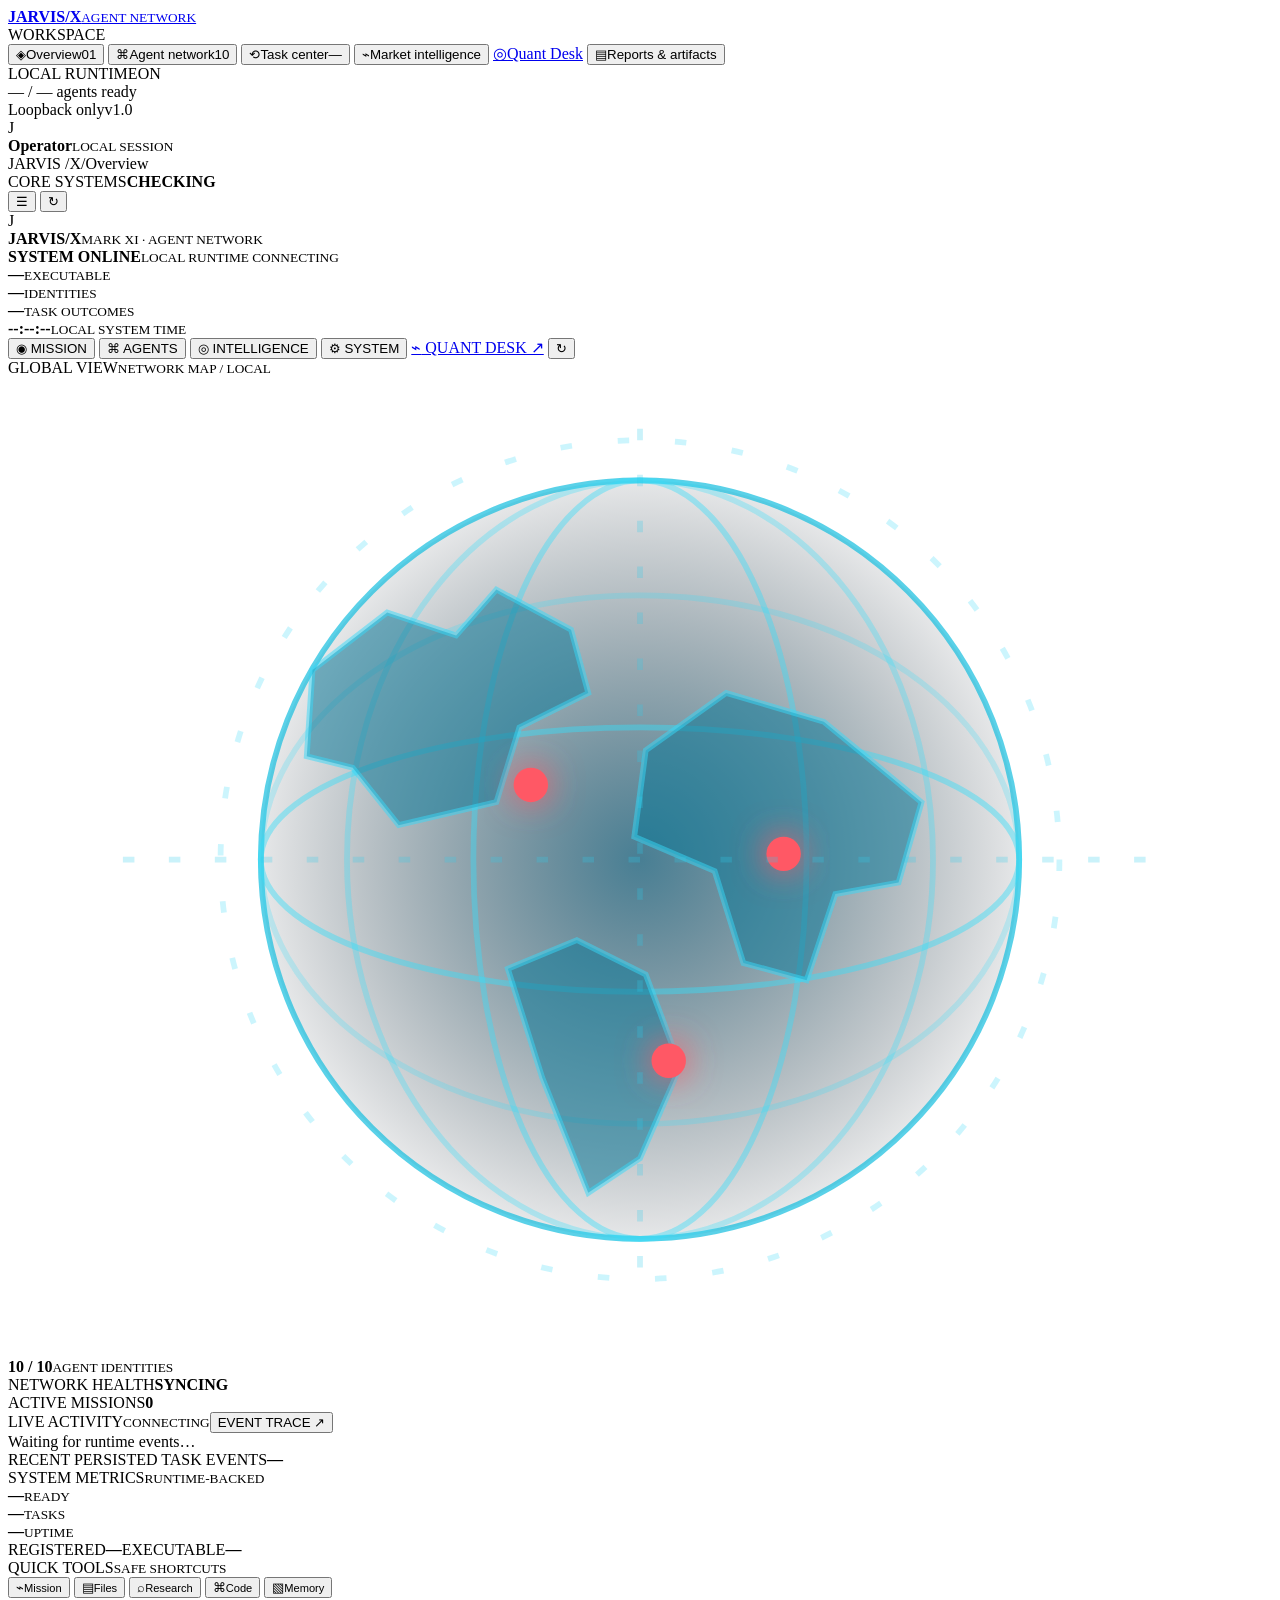
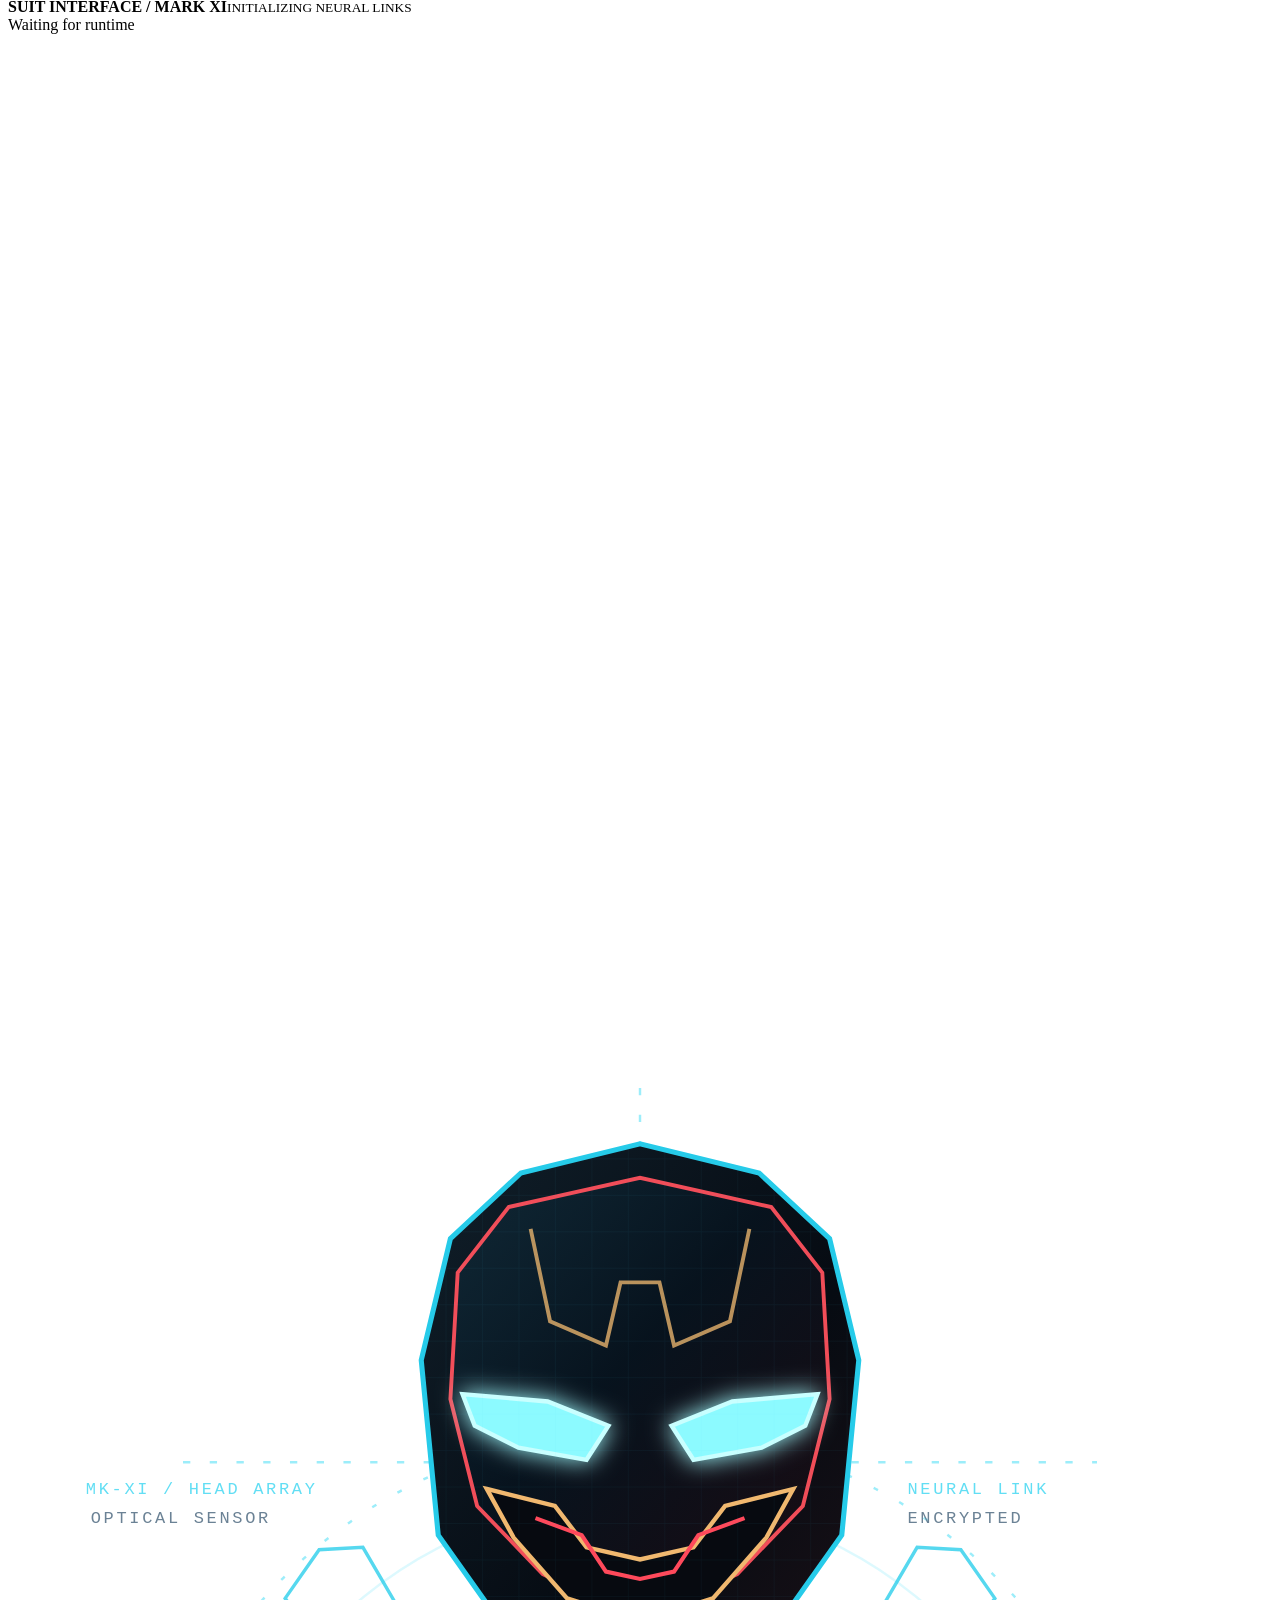
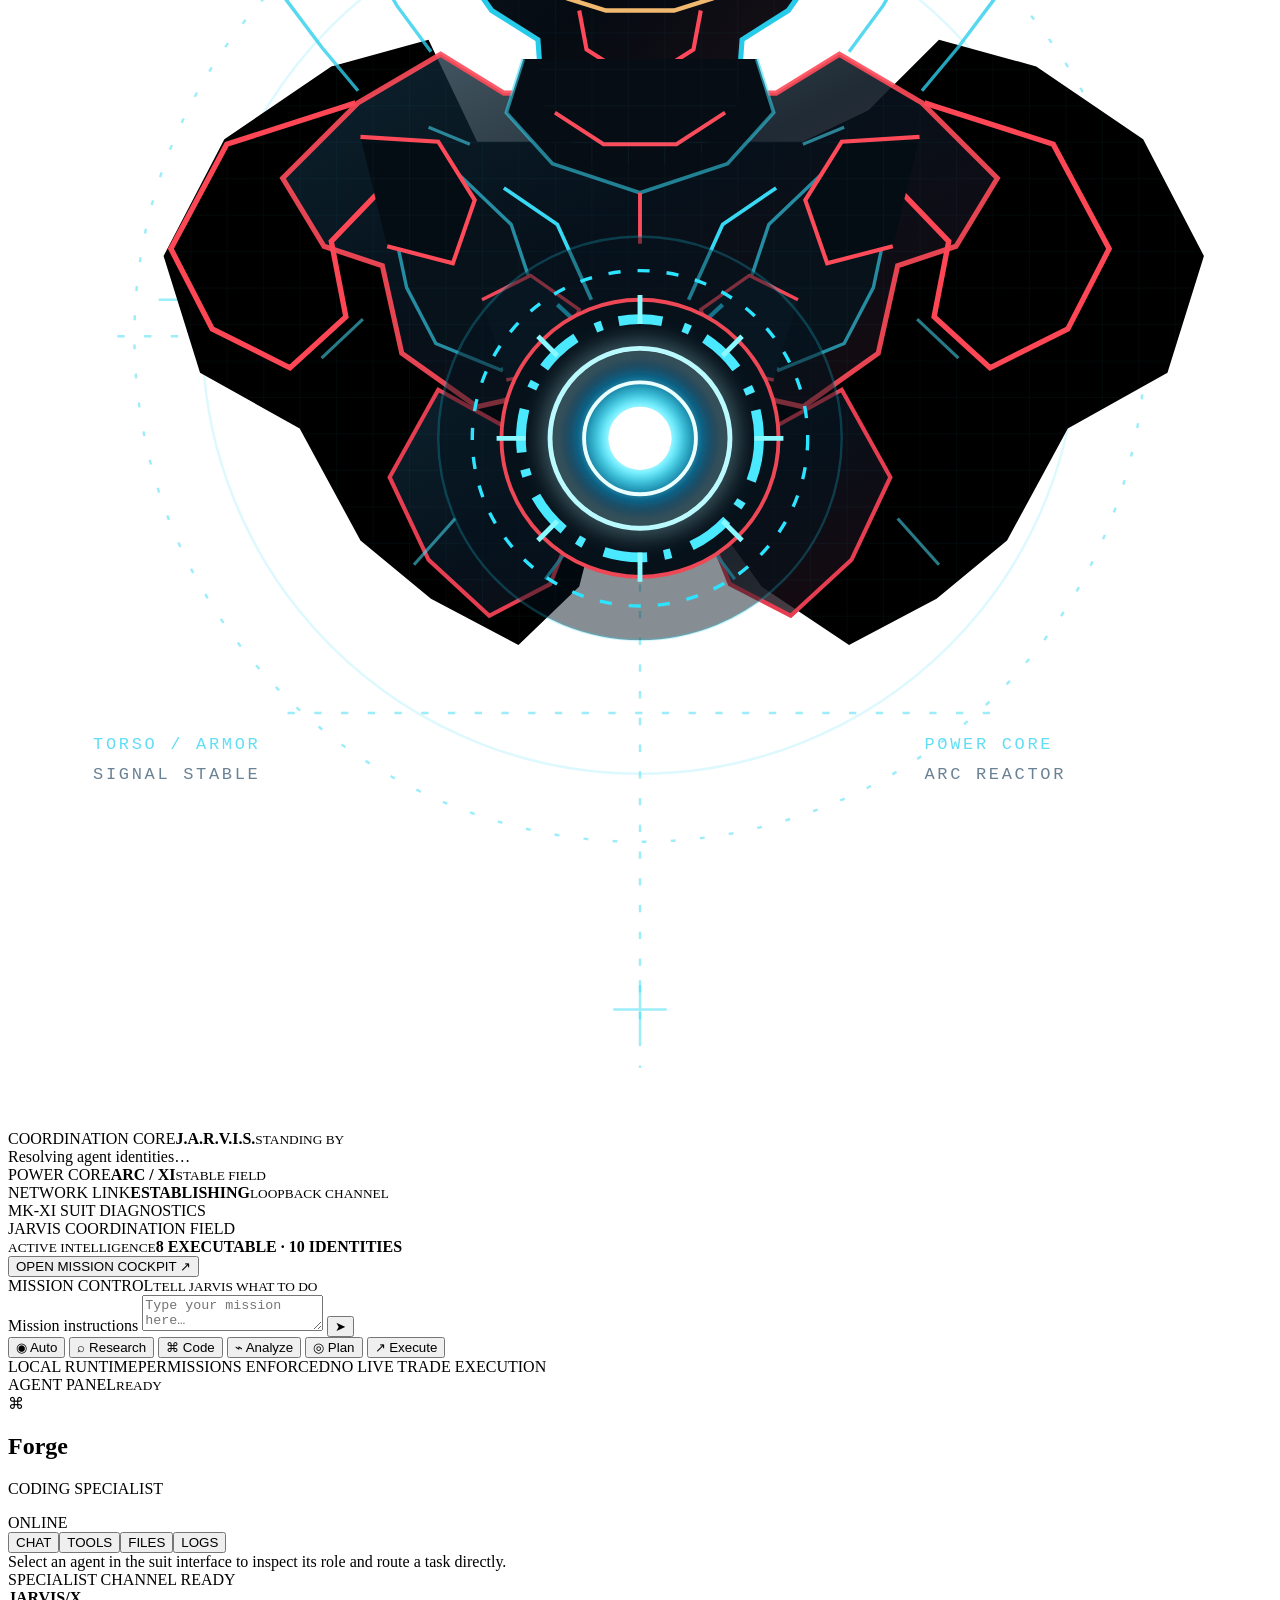
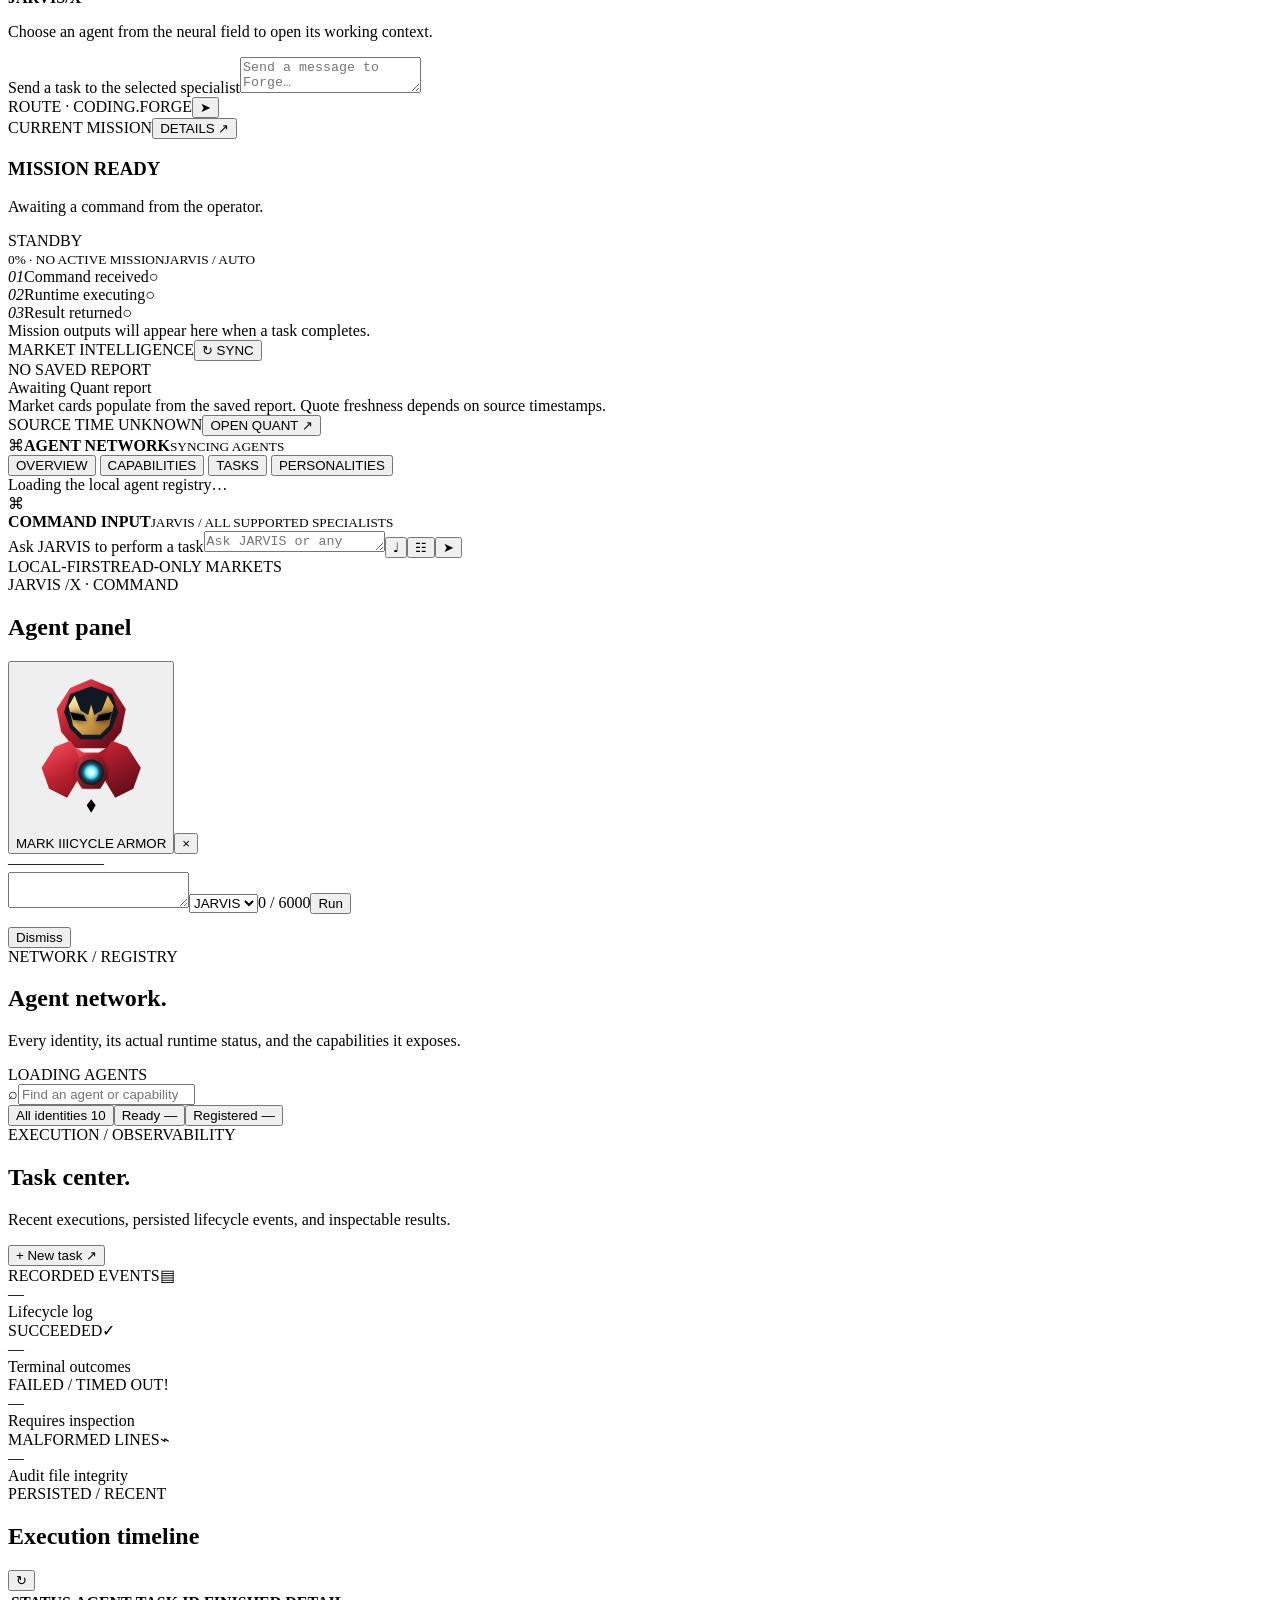
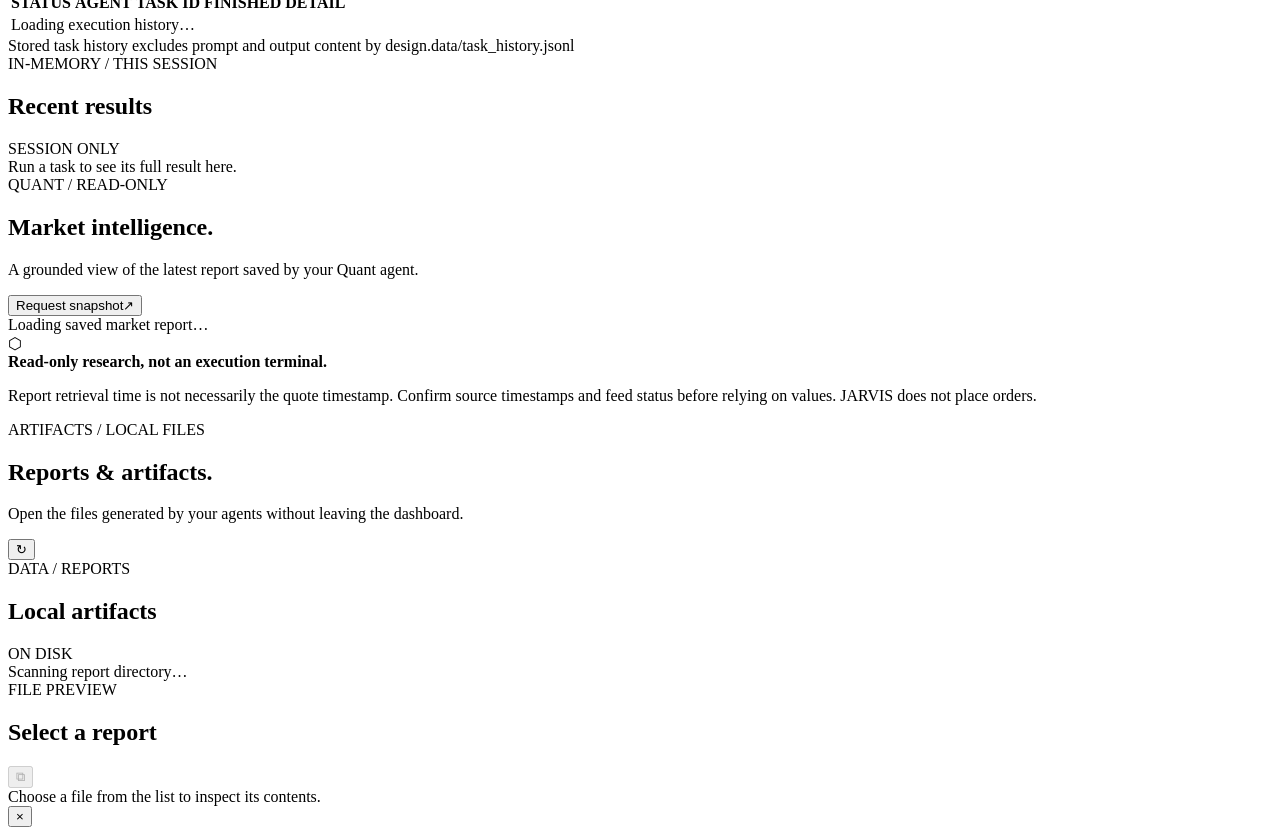
==== dashboard/index.html @ 5e694745 "Remove desktop companion links from dashboard" ====
<!doctype html>
<html lang="en">
<head>
  <meta charset="utf-8">
  <meta name="viewport" content="width=device-width, initial-scale=1">
  <meta name="theme-color" content="#080b12">
  <meta name="description" content="Local-first JARVIS agent network intelligence dashboard">
  <title>JARVIS/X // Living Intelligence</title>
  <link rel="stylesheet" href="/assets/styles.css">
  <script src="/assets/result-format.js" defer></script>
  <script src="/assets/app.js" defer></script>
</head>
<body class="hud-active">
  <div class="app-shell">
    <aside class="sidebar" id="sidebar">
      <a class="brand" href="#overview" aria-label="JARVIS overview">
        <span class="brand-mark"><span></span><span></span><span></span></span>
        <span class="brand-copy"><strong>JARVIS<span class="brand-x">/X</span></strong><small>AGENT NETWORK</small></span>
      </a>
      <div class="workspace-label">WORKSPACE <span class="tiny-dot"></span></div>
      <nav class="nav-group" aria-label="Primary navigation">
        <button class="nav-item active" data-view="overview"><span class="nav-icon">◈</span><span>Overview</span><span class="nav-key">01</span></button>
        <button class="nav-item" data-view="agents"><span class="nav-icon">⌘</span><span>Agent network</span><span class="nav-count" id="nav-agent-count">10</span></button>
        <button class="nav-item" data-view="tasks"><span class="nav-icon">⟲</span><span>Task center</span><span class="nav-count" id="nav-task-count">—</span></button>
        <button class="nav-item" data-view="markets"><span class="nav-icon">⌁</span><span>Market intelligence</span><span class="nav-live" title="Read-only market data"></span></button>
        <a class="nav-item quant-nav-link" href="/quant"><span class="nav-icon">◎</span><span>Quant Desk</span><span class="nav-live" title="Separate Quant dashboard"></span></a>
        <button class="nav-item" data-view="reports"><span class="nav-icon">▤</span><span>Reports & artifacts</span></button>
      </nav>
      <div class="sidebar-bottom">
        <div class="side-system-card">
          <div class="side-system-top"><span class="tiny-dot pulse"></span><span>LOCAL RUNTIME</span><span class="system-on">ON</span></div>
          <div class="side-system-value" id="side-ready">— / — <span>agents ready</span></div>
          <div class="side-meter"><span id="side-meter-fill"></span></div>
          <div class="side-system-foot"><span>Loopback only</span><span>v1.0</span></div>
        </div>
        <div class="sidebar-user"><div class="user-orbit">J</div><div class="user-copy"><strong>Operator</strong><small>LOCAL SESSION</small></div><span class="user-status"></span></div>
      </div>
    </aside>

    <main class="main-area">
      <header class="topbar">
        <div class="breadcrumbs"><span class="crumb-muted">JARVIS /X</span><span class="crumb-slash">/</span><span id="breadcrumb-current">Overview</span></div>
        <div class="topbar-actions">
          <div class="system-pill"><span class="tiny-dot pulse"></span><span>CORE SYSTEMS</span><strong id="core-status">CHECKING</strong></div>
          <button class="icon-button mobile-menu" id="menu-toggle" aria-label="Toggle navigation">☰</button>
          <button class="icon-button" id="refresh-all" aria-label="Refresh dashboard" title="Refresh dashboard">↻</button>
          <div class="top-avatar" title="Local operator">J<span></span></div>
        </div>
      </header>

      <div class="page-content">
        <section class="view active" id="view-overview">
          <section class="hud-main-board" id="hud-main-board" aria-label="JARVIS living intelligence command centre">
            <header class="mk-topline">
              <div class="mk-brand">
                <div class="mk-brand-reactor" aria-hidden="true"><span></span><i></i></div>
                <div><strong>JARVIS<span>/X</span></strong><small>MARK XI · AGENT NETWORK</small></div>
              </div>
              <div class="mk-system-strip" aria-label="Runtime status">
                <div class="mk-system-state"><i class="mk-led pulse"></i><div><strong id="hud-sys-status">SYSTEM ONLINE</strong><small id="hud-system-subtitle">LOCAL RUNTIME CONNECTING</small></div></div>
                <div class="mk-strip-metric"><b id="hud-ready-count">—</b><small>EXECUTABLE</small></div>
                <div class="mk-strip-metric"><b id="hud-identity-count">—</b><small>IDENTITIES</small></div>
                <div class="mk-strip-metric"><b id="hud-response-count">—</b><small>TASK OUTCOMES</small></div>
                <div class="mk-strip-metric"><b id="clock-time">--:--:--</b><small id="clock-date">LOCAL SYSTEM TIME</small></div>
              </div>
              <nav class="mk-nav" aria-label="Command areas">
                <button type="button" data-hud-panel="mission"><span>◉</span> MISSION</button>
                <button type="button" data-hud-panel="agents"><span>⌘</span> AGENTS</button>
                <button type="button" data-hud-panel="intelligence"><span>◎</span> INTELLIGENCE</button>
                <button type="button" data-hud-panel="settings"><span>⚙</span> SYSTEM</button>
                <a class="mk-quant-link" href="/quant"><span>⌁</span> QUANT DESK ↗</a>
                <button type="button" class="mk-refresh" data-hud-refresh aria-label="Refresh runtime" title="Refresh runtime">↻</button>
              </nav>
            </header>

            <div class="mk-workspace">
              <aside class="mk-rail mk-left-rail" aria-label="System telemetry">
                <section class="mk-panel mk-global-panel">
                  <div class="mk-panel-head"><span>GLOBAL VIEW</span><small>NETWORK MAP / LOCAL</small></div>
                  <div class="mk-globe-area" aria-hidden="true">
                    <svg class="mk-globe" viewBox="0 0 220 170">
                      <defs><radialGradient id="globeFill"><stop offset="0" stop-color="#0b5470" stop-opacity=".75"/><stop offset="1" stop-color="#04111d" stop-opacity=".1"/></radialGradient><filter id="globeGlow"><feGaussianBlur stdDeviation="3" result="blur"/><feMerge><feMergeNode in="blur"/><feMergeNode in="SourceGraphic"/></feMerge></filter></defs>
                      <circle cx="110" cy="84" r="66" fill="url(#globeFill)" stroke="#1bbfdf" stroke-opacity=".72"/>
                      <ellipse cx="110" cy="84" rx="29" ry="66" fill="none" stroke="#38dbf7" stroke-opacity=".42"/><ellipse cx="110" cy="84" rx="51" ry="66" fill="none" stroke="#38dbf7" stroke-opacity=".32"/>
                      <ellipse cx="110" cy="84" rx="66" ry="23" fill="none" stroke="#38dbf7" stroke-opacity=".45"/><ellipse cx="110" cy="84" rx="66" ry="46" fill="none" stroke="#38dbf7" stroke-opacity=".25"/>
                      <path d="M53 51l13-10 12 4 7-8 13 7 3 11-12 6-4 13-17 4-8-10-8-2z M111 65l14-10 17 5 17 14-4 14-11 2-5 15-11-3-5-16-14-6z M87 103l12-5 12 6 6 16-7 16-9 6-8-20z" fill="#0e7898" fill-opacity=".55" stroke="#36dafa" stroke-opacity=".5"/>
                      <g filter="url(#globeGlow)" fill="#ff5965"><circle cx="91" cy="71" r="3"/><circle cx="135" cy="83" r="3"/><circle cx="115" cy="119" r="3"/></g>
                      <path d="M20 84H200M110 9V159" stroke="#2ccbe9" stroke-opacity=".25" stroke-dasharray="2 6"/>
                      <circle cx="110" cy="84" r="73" fill="none" stroke="#2bd4f4" stroke-opacity=".24" stroke-dasharray="2 8"/>
                    </svg>
                    <div class="mk-globe-caption"><b id="hud-global-agent-count">10 / 10</b><small>AGENT IDENTITIES</small></div>
                  </div>
                  <div class="mk-mini-stats"><div><i class="mk-led pulse"></i><span>NETWORK HEALTH</span><b id="hud-network-health">SYNCING</b></div><div><i class="mk-led mk-led-red"></i><span>ACTIVE MISSIONS</span><b id="hud-active-missions">0</b></div></div>
                </section>

                <section class="mk-panel mk-activity-panel">
                  <div class="mk-panel-head"><span>LIVE ACTIVITY</span><small id="runtime-stream-state" class="event-stream-state">CONNECTING</small><button type="button" data-hud-panel="mission">EVENT TRACE ↗</button></div>
                  <div class="mk-activity-list" id="recent-activity"><div class="mk-empty">Waiting for runtime events…</div></div>
                  <div class="mk-panel-foot"><span>RECENT PERSISTED TASK EVENTS</span><b id="audit-count">—</b></div>
                </section>

                <section class="mk-panel mk-metrics-panel">
                  <div class="mk-panel-head"><span>SYSTEM METRICS</span><small>RUNTIME-BACKED</small></div>
                  <div class="mk-gauges">
                    <div class="mk-gauge" id="hud-gauge-ready" style="--gauge:0deg"><div><b id="hud-gauge-ready-value">—</b><small>READY</small></div></div>
                    <div class="mk-gauge" id="hud-gauge-tasks" style="--gauge:0deg"><div><b id="hud-gauge-tasks-value">—</b><small>TASKS</small></div></div>
                    <div class="mk-gauge" id="hud-gauge-up" style="--gauge:0deg"><div><b id="hud-gauge-up-value">—</b><small>UPTIME</small></div></div>
                  </div>
                  <div class="mk-telemetry-line"><span>REGISTERED</span><b id="hud-registered-inline">—</b><span>EXECUTABLE</span><b id="hud-executable-inline">—</b></div>
                  <div class="mk-signal-wave" aria-hidden="true"><i></i><i></i><i></i><i></i><i></i><i></i><i></i><i></i><i></i><i></i><i></i><i></i><i></i><i></i><i></i><i></i><i></i><i></i><i></i><i></i><i></i><i></i><i></i><i></i></div>
                </section>

                <section class="mk-panel mk-tools-panel">
                  <div class="mk-panel-head"><span>QUICK TOOLS</span><small>SAFE SHORTCUTS</small></div>
                  <div class="mk-tool-grid">
                    <button type="button" data-hud-panel="mission"><span>⌁</span><small>Mission</small></button>
                    <button type="button" data-open-workspace="reports"><span>▤</span><small>Files</small></button>
                    <button type="button" data-agent-id="search.scout"><span>⌕</span><small>Research</small></button>
                    <button type="button" data-agent-id="coding.forge"><span>⌘</span><small>Code</small></button>
                    <button type="button" data-agent-id="memory.notes"><span>▧</span><small>Memory</small></button>
                  </div>
                </section>
              </aside>

              <section class="mk-center-stage" aria-label="Living JARVIS suit intelligence core">
                <div class="mk-stage-topline"><div><span class="mk-bracket"></span><div><strong>SUIT INTERFACE / MARK XI</strong><small id="network-state-label">INITIALIZING NEURAL LINKS</small></div></div><div class="mk-stage-status"><i class="mk-led pulse"></i><span id="network-agent-summary">Waiting for runtime</span></div></div>
                <div class="mk-stage-scene">
                  <div class="mk-scene-grid" aria-hidden="true"></div><div class="mk-radar-ring radar-one" aria-hidden="true"></div><div class="mk-radar-ring radar-two" aria-hidden="true"></div><div class="mk-radar-ring radar-three" aria-hidden="true"></div><div class="mk-scan-beam" aria-hidden="true"></div>
                  <svg class="mk-connection-svg" viewBox="0 0 1000 800" preserveAspectRatio="none" aria-hidden="true"><defs><linearGradient id="linkGlow"><stop offset="0" stop-color="#11c9f4" stop-opacity=".12"/><stop offset=".5" stop-color="#2feaff" stop-opacity=".7"/><stop offset="1" stop-color="#11c9f4" stop-opacity=".12"/></linearGradient></defs><g class="mk-network-links" id="mk-network-links"></g></svg>
                  <svg class="mk-suit-drawing" viewBox="0 0 520 690" role="img" aria-label="Original animated line-art armored intelligence suit with illuminated eyes and arc reactor">
                    <defs>
                      <linearGradient id="mkArmorFill" x1="0" y1="0" x2="1" y2="1"><stop offset="0" stop-color="#102c3b" stop-opacity=".75"/><stop offset=".45" stop-color="#07131e" stop-opacity=".9"/><stop offset="1" stop-color="#1d0b12" stop-opacity=".78"/></linearGradient>
                      <linearGradient id="mkFaceFill" x1="0" y1="0" x2="0.9" y2="1"><stop offset="0" stop-color="#101f2a"/><stop offset=".6" stop-color="#060b12"/><stop offset="1" stop-color="#1c1117"/></linearGradient>
                      <radialGradient id="mkReactorFill"><stop offset="0" stop-color="#ffffff"/><stop offset=".15" stop-color="#c7fbff"/><stop offset=".38" stop-color="#37e8ff"/><stop offset=".7" stop-color="#0c6086" stop-opacity=".86"/><stop offset="1" stop-color="#03101c" stop-opacity=".15"/></radialGradient>
                      <filter id="mkGlowCyan" x="-80%" y="-80%" width="260%" height="260%"><feGaussianBlur stdDeviation="5" result="b"/><feMerge><feMergeNode in="b"/><feMergeNode in="SourceGraphic"/></feMerge></filter>
                      <filter id="mkGlowRed" x="-40%" y="-40%" width="180%" height="180%"><feGaussianBlur stdDeviation="2.3" result="b"/><feMerge><feMergeNode in="b"/><feMergeNode in="SourceGraphic"/></feMerge></filter>
                      <pattern id="mkSuitGrid" width="15" height="15" patternUnits="userSpaceOnUse"><path d="M15 0H0V15" fill="none" stroke="#38cce8" stroke-opacity=".11" stroke-width=".55"/></pattern>
                    </defs>
                    <g class="mk-suit-drafting" fill="none" stroke="#3adcf5" stroke-opacity=".5" stroke-width="1"><path d="M260 16V666M45 365H475M72 170H448M115 520H405" stroke-dasharray="3 8"/><circle cx="260" cy="365" r="208" stroke-dasharray="2 10"/><circle cx="260" cy="365" r="180" stroke-opacity=".17"/><path d="M62 350h26m-13-13v26M432 350h26m-13-13v26M249 54h22m-11-12v24M249 642h22m-11-12v24"/></g>
                    <g class="mk-suit-outline">
                      <path class="mk-armor-fill" d="M173 243L133 254 89 284 64 332 79 380 120 403 145 449 174 473 210 492 235 468 244 433 244 408 276 408 285 433 310 468 346 492 382 473 411 449 436 403 477 380 492 332 467 284 423 254 383 243 354 272 327 285 193 285Z"/>
                      <path d="M178 249L144 269 113 300 130 328 154 336 162 372 193 394 220 388 234 358 286 358 300 388 327 394 358 372 366 336 390 328 407 300 376 269 342 249 316 265 204 265Z" fill="url(#mkArmorFill)" stroke="#ff4b59" stroke-opacity=".9" stroke-width="2.1"/>
                      <path d="M143 269L90 286 67 329 84 362 116 378 139 357 133 326 158 300M377 269L430 286 453 329 436 362 404 378 381 357 387 326 362 300" fill="none" stroke="#ff4655" stroke-width="2.2"/>
                      <path d="M157 312L186 299 207 319 220 358 203 379 176 368 164 345ZM363 312L334 299 313 319 300 358 317 379 344 368 356 345Z" fill="#08121b" stroke="#38d9f5" stroke-opacity=".62" stroke-width="1.4"/>
                      <path d="M177 387L213 407 237 432 223 467 198 480 173 457 157 423Z M343 387L307 407 283 432 297 467 322 480 347 457 363 423Z" fill="url(#mkArmorFill)" stroke="#e63e50" stroke-width="1.7"/>
                      <path d="M205 408L232 397 244 409 239 441 221 465M315 408L288 397 276 409 281 441 299 465" fill="none" stroke="#31dafa" stroke-opacity=".8" stroke-width="1.3"/>
                      <path d="M218 243L220 270 239 294H281L300 270 302 243 321 231 343 200 350 128 338 78 309 51 260 39 211 51 182 78 170 128 177 200 199 231Z" fill="url(#mkFaceFill)" stroke="#26cbe9" stroke-width="2.1"/>
                      <path d="M206 65L260 53 314 65 335 92 338 144 327 188 300 216 281 225H239L220 216 193 188 182 144 185 92Z" fill="url(#mkArmorFill)" stroke="#ff515d" stroke-opacity=".94" stroke-width="1.6"/>
                      <path d="M215 74L223 112 246 122 252 96 268 96 274 122 297 112 305 74" fill="none" stroke="#e6b26c" stroke-opacity=".8" stroke-width="1.6"/>
                      <path d="M187 142L222 145 247 155 238 169 210 164 192 155Z M333 142L298 145 273 155 282 169 310 164 328 155Z" fill="#8cfaff" stroke="#c9ffff" stroke-width="1.8" filter="url(#mkGlowCyan)" class="mk-eye-glow"/>
                      <path d="M197 181L225 188 238 205 260 210 282 205 295 188 323 181 312 201 290 226 274 231 246 231 230 226 208 201Z" fill="#070a10" stroke="#f1b86f" stroke-width="1.8"/>
                      <path d="M217 193L236 200 246 215 260 218 274 215 284 200 303 193M235 231L238 247 260 261 282 247 285 231" fill="none" stroke="#ff495b" stroke-width="1.7"/>
                      <path d="M212 251L205 273 224 294 260 306 296 294 315 273 308 251" fill="#070d14" stroke="#36d9f5" stroke-opacity=".56" stroke-width="1.5"/>
                      <path d="M225 273L245 286H275L295 273M260 306V327" fill="none" stroke="#fb4c5c" stroke-width="1.6"/>
                      <path d="M174 248L160 229 146 205 128 206 114 226 129 246 144 264M346 248L360 229 374 205 392 206 406 226 391 246 376 264" fill="none" stroke="#2ccfeb" stroke-width="1.4" stroke-opacity=".8"/>
                      <path d="M145 283L177 285 192 309 183 335 156 328M375 283L343 285 328 309 337 335 364 328" fill="#050d14" stroke="#ff4a59" stroke-width="1.7"/>
                      <path d="M204 304L226 319 240 350M316 304L294 319 280 350" fill="none" stroke="#37d9f4" stroke-width="1.5"/>
                      <path d="M195 350L215 340 235 354 224 379 205 383M325 350L305 340 285 354 296 379 315 383" fill="#0a1822" stroke="#ef4658" stroke-width="1.4"/>
                      <path d="M226 352L240 365 242 388 232 407M294 352L280 365 278 388 288 407" fill="none" stroke="#28cbed" stroke-width="1.7"/>
                      <path d="M190 286l-17-7m154 7l17-7M146 358l-17 16m245-16l17 16M184 440l-17 19m199-19l17 19" fill="none" stroke="#48dff7" stroke-opacity=".55" stroke-width="1.3"/>
                    </g>
                    <g class="mk-suit-surface" fill="url(#mkSuitGrid)" opacity=".55"><path d="M173 243L133 254 89 284 64 332 79 380 120 403 145 449 174 473 210 492 235 468 244 433 244 408 276 408 285 433 310 468 346 492 382 473 411 449 436 403 477 380 492 332 467 284 423 254 383 243 354 272 327 285 193 285Z"/><path d="M218 243L220 270 239 294H281L300 270 302 243 321 231 343 200 350 128 338 78 309 51 260 39 211 51 182 78 170 128 177 200 199 231Z"/></g>
                    <g class="mk-reactor" transform="translate(260 407)"><circle r="83" fill="#06131e" fill-opacity=".48" stroke="#1acbe9" stroke-opacity=".24"/><circle class="mk-reactor-orbit" r="69" fill="none" stroke="#2ce4ff" stroke-width="1.4" stroke-dasharray="5 7"/><circle r="57" fill="#06111a" stroke="#ee4857" stroke-width="1.6"/><circle class="mk-reactor-spin" r="49" fill="none" stroke="#49e9ff" stroke-width="4" stroke-dasharray="18 9 3 7"/><circle r="37" fill="url(#mkReactorFill)" stroke="#bafaff" stroke-width="2" filter="url(#mkGlowCyan)"/><circle r="23" fill="none" stroke="#ecffff" stroke-width="1.6"/><circle r="13" fill="#fff" filter="url(#mkGlowCyan)"/><path d="M0-59V-47M0 47V59M-59 0H-47M47 0H59M-42-42L-34-34M42-42L34-34M-42 42L-34 34M42 42L34 34" stroke="#8af8ff" stroke-width="2"/></g>
                    <g class="mk-suit-labels" font-family="monospace" fill="#62def4" font-size="7" letter-spacing="1.1"><text x="32" y="183">MK-XI / HEAD ARRAY</text><text x="34" y="195" fill="#6b8295">OPTICAL SENSOR</text><text x="370" y="183">NEURAL LINK</text><text x="370" y="195" fill="#6b8295">ENCRYPTED</text><text x="35" y="535">TORSO / ARMOR</text><text x="35" y="547" fill="#6b8295">SIGNAL STABLE</text><text x="377" y="535">POWER CORE</text><text x="377" y="547" fill="#6b8295">ARC REACTOR</text></g>
                  </svg>
                  <div class="mk-core-caption"><span class="mk-core-caption-overline">COORDINATION CORE</span><strong>J.A.R.V.I.S.</strong><small id="network-mission-state">STANDING BY</small></div>
                  <div id="living-network" class="mk-agent-layer" aria-label="Interactive runtime agent nodes"><div class="mk-empty">Resolving agent identities…</div></div>
                  <div class="mk-edge-readout mk-readout-left"><span>POWER CORE</span><b>ARC / XI</b><small>STABLE FIELD</small></div><div class="mk-edge-readout mk-readout-right"><span>NETWORK LINK</span><b id="hud-network-link">ESTABLISHING</b><small>LOOPBACK CHANNEL</small></div>
                  <div class="mk-scene-corner mk-corner-a">MK-XI <span>SUIT DIAGNOSTICS</span></div><div class="mk-scene-corner mk-corner-b">JARVIS <span>COORDINATION FIELD</span></div>
                </div>
                <div class="mk-stage-footer"><div><small>ACTIVE INTELLIGENCE</small><strong id="network-agent-summary-footer">8 EXECUTABLE · 10 IDENTITIES</strong></div><div class="mk-stage-wave" aria-hidden="true"><i></i><i></i><i></i><i></i><i></i><i></i><i></i><i></i><i></i><i></i><i></i><i></i><i></i><i></i><i></i><i></i><i></i><i></i><i></i><i></i><i></i><i></i></div><button type="button" class="mk-mini-link" data-hud-panel="mission">OPEN MISSION COCKPIT ↗</button></div>
              </section>

              <aside class="mk-rail mk-right-rail" aria-label="Mission and specialist console">
                <section class="mk-panel mk-command-panel" aria-label="Mission control">
                  <div class="mk-panel-head"><span>MISSION CONTROL</span><small>TELL JARVIS WHAT TO DO</small><i class="mk-led pulse"></i></div>
                  <form id="mk-mission-form" class="mk-mission-composer" autocomplete="off">
                    <label class="sr-only" for="mk-mission-prompt">Mission instructions</label>
                    <textarea id="mk-mission-prompt" maxlength="6000" rows="2" placeholder="Type your mission here…" spellcheck="false"></textarea>
                    <button type="submit" id="mk-mission-send" aria-label="Send mission">➤</button>
                  </form>
                  <div class="mk-route-tabs" role="group" aria-label="Mission route">
                    <button type="button" class="active" data-mission-route="voice.jarvis">◉ Auto</button>
                    <button type="button" data-mission-route="search.scout">⌕ Research</button>
                    <button type="button" data-mission-route="coding.forge">⌘ Code</button>
                    <button type="button" data-mission-route="trading.quant">⌁ Analyze</button>
                    <button type="button" data-mission-route="planning.planner">◎ Plan</button>
                    <button type="button" data-mission-route="deployment.launch">↗ Execute</button>
                  </div>
                  <div class="mk-command-policy"><span><i class="mk-led"></i> LOCAL RUNTIME</span><span>PERMISSIONS ENFORCED</span><span>NO LIVE TRADE EXECUTION</span></div>
                </section>
                <section class="mk-panel mk-focus-panel">
                  <div class="mk-panel-head"><span>AGENT PANEL</span><span class="mk-panel-head-tools"><i class="mk-led pulse"></i><small id="hud-focus-state-head">READY</small></span></div>
                  <div class="mk-focus-head"><div class="mk-focus-orb" id="hud-focus-symbol">⌘</div><div><h2 id="hud-focus-name">Forge</h2><p id="hud-focus-role">CODING SPECIALIST</p></div><span class="mk-focus-live" id="hud-focus-status">ONLINE</span></div>
                  <div class="mk-agent-tabs"><button class="active" type="button" data-focus-tab="chat">CHAT</button><button type="button" data-focus-tab="tools">TOOLS</button><button type="button" data-focus-tab="files" data-open-workspace="reports">FILES</button><button type="button" data-focus-tab="logs" data-hud-panel="mission">LOGS</button></div>
                  <div class="mk-focus-description" id="hud-focus-description">Select an agent in the suit interface to inspect its role and route a task directly.</div>
                  <div class="mk-focus-feed" id="hud-focus-feed"><div class="mk-chat-system"><i class="mk-led"></i> SPECIALIST CHANNEL READY</div><div class="mk-chat-bubble agent-bubble"><strong>JARVIS/X</strong><p>Choose an agent from the neural field to open its working context.</p></div></div>
                  <form id="hud-direct-form" class="mk-direct-composer" autocomplete="off"><label class="sr-only" for="hud-direct-prompt">Send a task to the selected specialist</label><textarea id="hud-direct-prompt" maxlength="6000" rows="2" placeholder="Send a message to Forge…" spellcheck="false"></textarea><div class="mk-direct-actions"><span id="hud-direct-route">ROUTE · CODING.FORGE</span><button type="submit" id="hud-direct-send" aria-label="Send task to selected agent">➤</button></div></form>
                </section>

                <section class="mk-panel mk-mission-panel">
                  <div class="mk-panel-head"><span>CURRENT MISSION</span><button type="button" id="hud-open-result" data-hud-panel="mission">DETAILS ↗</button></div>
                  <div class="mk-mission-title-row"><div><h3 id="hud-mission-title">MISSION READY</h3><p id="hud-mission-subtitle">Awaiting a command from the operator.</p></div><span class="mk-mission-chip" id="hud-mission-chip">STANDBY</span></div>
                  <div class="mk-mission-progress"><span id="hud-mission-progress-bar"></span></div><div class="mk-mission-progress-label"><small id="hud-mission-progress-text">0% · NO ACTIVE MISSION</small><small id="hud-mission-agent">JARVIS / AUTO</small></div>
                  <div class="mk-mission-steps"><div class="mk-mission-step" data-mission-step="0"><i>01</i><span>Command received</span><b>○</b></div><div class="mk-mission-step" data-mission-step="1"><i>02</i><span>Runtime executing</span><b>○</b></div><div class="mk-mission-step" data-mission-step="2"><i>03</i><span>Result returned</span><b>○</b></div></div>
                  <div class="mk-mission-latest" id="hud-mission-latest">Mission outputs will appear here when a task completes.</div>
                </section>

                <section class="mk-panel mk-intelligence-panel">
                  <div class="mk-panel-head"><span>MARKET INTELLIGENCE</span><button type="button" id="refresh-market" title="Request a new read-only snapshot">↻ SYNC</button></div>
                  <div id="market-overview"><span class="market-badge none">NO SAVED REPORT</span><div class="market-signal-title">Awaiting Quant report</div><div class="market-signal-copy">Market cards populate from the saved report. Quote freshness depends on source timestamps.</div></div>
                  <div class="mk-market-footer"><span id="market-updated">SOURCE TIME UNKNOWN</span><button type="button" data-navigate="markets">OPEN QUANT ↗</button></div>
                </section>
              </aside>

              <section class="mk-agent-dock" aria-label="JARVIS ten-agent network">
                <header class="mk-agent-dock-head">
                  <div><span class="mk-dock-symbol">⌘</span><strong>AGENT NETWORK</strong><i class="mk-led pulse"></i><small id="mk-dock-online-count">SYNCING AGENTS</small></div>
                  <nav class="mk-dock-tabs" aria-label="Agent display mode">
                    <button type="button" class="active" data-dock-tab="overview">OVERVIEW</button>
                    <button type="button" data-dock-tab="capabilities">CAPABILITIES</button>
                    <button type="button" data-dock-tab="tasks">TASKS</button>
                    <button type="button" data-dock-tab="personalities">PERSONALITIES</button>
                  </nav>
                </header>
                <div class="mk-agent-cards" id="mk-agent-cards"><div class="mk-empty">Loading the local agent registry…</div></div>
              </section>
            </div>

            <footer class="mk-command-dock">
              <div class="mk-command-label"><span class="mk-command-glyph">⌘</span><div><strong>COMMAND INPUT</strong><small>JARVIS / ALL SUPPORTED SPECIALISTS</small></div></div>
              <form id="hud-command-form" autocomplete="off"><label class="sr-only" for="hud-command-prompt">Ask JARVIS to perform a task</label><textarea id="hud-command-prompt" maxlength="6000" rows="1" placeholder="Ask JARVIS or any agent… research, code, plan, analyze…" spellcheck="false"></textarea><button type="button" id="hud-command-mic" title="Voice input" aria-label="Dictate a task">♩</button><button type="button" id="hud-command-options" title="Mission options" aria-label="Open mission options">☷</button><button type="submit" id="hud-command-send" aria-label="Send command">➤</button></form>
              <div class="mk-command-safety"><i class="mk-led"></i><span>LOCAL-FIRST</span><span>READ-ONLY MARKETS</span></div>
            </footer>

            <aside class="hud-drawer hidden" id="hud-drawer" role="dialog" aria-modal="true" aria-labelledby="hud-drawer-title"><div class="hud-drawer-header"><div><span class="hud-drawer-kicker" id="hud-drawer-kicker">JARVIS /X · COMMAND</span><h2 id="hud-drawer-title">Agent panel</h2></div><button type="button" class="hud-mini-suit" id="hud-mini-suit" data-suit-profile="mark-iii" aria-label="Armory profile: Mark III classic red and gold. Activate to cycle armor profiles." title="SUIT BAY · MARK III · Click to cycle armor profiles"><span class="hud-mini-suit-aura" aria-hidden="true"></span><svg viewBox="0 0 100 112" aria-hidden="true" focusable="false"><defs><linearGradient id="miniSuitRedShade" x1="0" y1="0" x2="1" y2="1"><stop offset="0" stop-color="#ff5360"/><stop offset=".42" stop-color="#b91f2e"/><stop offset="1" stop-color="#4d0912"/></linearGradient><linearGradient id="miniSuitGoldShade" x1="0" y1="0" x2="1" y2="1"><stop offset="0" stop-color="#fff0b1"/><stop offset=".45" stop-color="#e7b85c"/><stop offset="1" stop-color="#8a541f"/></linearGradient><radialGradient id="miniSuitReactorShade"><stop offset="0" stop-color="#ffffff"/><stop offset=".35" stop-color="#c9ffff"/><stop offset=".72" stop-color="#39dcff"/><stop offset="1" stop-color="#03618a" stop-opacity=".18"/></radialGradient><filter id="miniSuitGlow" x="-100%" y="-100%" width="300%" height="300%"><feGaussianBlur stdDeviation="2.3" result="b"/><feMerge><feMergeNode in="b"/><feMergeNode in="SourceGraphic"/></feMerge></filter></defs><circle class="mini-suit-orbit" cx="50" cy="51" r="43" fill="none" stroke="var(--mini-core)" stroke-opacity=".36" stroke-dasharray="3 5"/><path class="mini-suit-armor" d="M36 16 50 10 64 16 73 30 70 45 61 56H39L30 45 27 30Z" fill="url(#miniSuitRedShade)" stroke="var(--mini-gold)" stroke-width="1.7"/><path class="mini-suit-faceplate" d="M36 20 50 15 64 20 68 32 64 43 57 50H43L36 43 32 32Z" fill="#101923" stroke="var(--mini-gold)" stroke-width="1.4"/><path class="mini-suit-gold" d="M39 21 43 31 48 34 50 27 52 34 57 31 61 21 65 28 62 41 56 47H44L38 41 35 28Z" fill="url(#miniSuitGoldShade)"/><path class="mini-suit-eye" d="M36 32 45 34 47 38 38 37ZM64 32 55 34 53 38 62 37Z" fill="var(--mini-core)" filter="url(#miniSuitGlow)"/><path class="mini-suit-chest" d="M36 51 26 55 17 69 22 83 34 89 40 79 45 65H55L60 79 66 89 78 83 83 69 74 55 64 51 58 59H42Z" fill="url(#miniSuitRedShade)" stroke="var(--mini-gold)" stroke-width="1.6"/><path class="mini-suit-shoulder" d="M30 57 24 67 30 76 37 74 41 62M70 57 76 67 70 76 63 74 59 62" fill="none" stroke="var(--mini-gold)" stroke-width="1.6"/><path d="M39 55 42 62 39 75 44 83H56L61 75 58 62 61 55 55 59H45Z" fill="url(#miniSuitRedShade)" stroke="var(--mini-core)" stroke-opacity=".65" stroke-width="1.1"/><circle class="mini-suit-reactor-halo" cx="50" cy="72" r="12" fill="var(--mini-core)" fill-opacity=".13"/><circle class="mini-suit-reactor-ring" cx="50" cy="72" r="8.5" fill="#07131d" stroke="var(--mini-core)" stroke-width="1.4"/><circle class="mini-suit-reactor" cx="50" cy="72" r="5.6" fill="url(#miniSuitReactorShade)" filter="url(#miniSuitGlow)"/><path d="M47 94 50 90 53 94 50 99Z" fill="var(--mini-gold)"/><path d="M15 52H22M78 52H85M50 4V10M50 99V105" stroke="var(--mini-core)" stroke-opacity=".55" stroke-width="1"/></svg><span class="hud-mini-suit-label" id="hud-mini-suit-label">MARK III</span><span class="hud-mini-suit-tip">CYCLE ARMOR</span></button><button type="button" id="hud-drawer-close" class="hud-drawer-close" aria-label="Close panel">×</button></div><div class="hud-drawer-body" id="hud-drawer-body"></div></aside>
            <div class="hud-status-toast" id="hud-status-toast" aria-live="polite"></div>

            <div class="mk-compatibility-bank" aria-hidden="true"><span id="metric-identities">—</span><span id="metric-ready">—</span><span id="metric-tasks">—</span><span id="metric-uptime">—</span><span id="network-state-label-legacy">—</span><span id="network-mission-state-legacy">—</span><div id="agent-mosaic"></div><form id="task-form"><textarea id="task-prompt"></textarea><select id="agent-target"><option value="voice.jarvis">JARVIS</option></select><span id="char-count">0 / 6000</span><button id="run-task" type="submit">Run</button></form><div id="task-result" class="hidden"><span id="result-title"></span><span id="result-meta"></span><pre id="result-output"></pre><button id="dismiss-result" type="button">Dismiss</button></div></div>
          </section>
        </section>

        <section class="view" id="view-agents">
          <div class="page-title-row"><div><div class="eyebrow"><span class="eyebrow-line"></span> NETWORK / REGISTRY</div><h1>Agent <span>network.</span></h1><p class="hero-subtitle">Every identity, its actual runtime status, and the capabilities it exposes.</p></div><div class="title-actions"><div class="system-pill"><span class="tiny-dot pulse"></span><span id="agent-status-summary">LOADING AGENTS</span></div></div></div>
          <div class="filter-row"><div class="search-box"><span>⌕</span><input id="agent-search" type="search" placeholder="Find an agent or capability…" aria-label="Search agents"></div><div class="filter-chips" id="agent-filters"><button class="filter-chip active" data-filter="all">All identities <span id="filter-all-count">10</span></button><button class="filter-chip" data-filter="ready">Ready <span id="filter-ready-count">—</span></button><button class="filter-chip" data-filter="registered">Registered <span id="filter-registered-count">—</span></button></div></div>
          <div class="agent-grid" id="agent-grid"></div>
        </section>

        <section class="view" id="view-tasks">
          <div class="page-title-row"><div><div class="eyebrow"><span class="eyebrow-line"></span> EXECUTION / OBSERVABILITY</div><h1>Task <span>center.</span></h1><p class="hero-subtitle">Recent executions, persisted lifecycle events, and inspectable results.</p></div><button class="subtle-button" data-navigate="overview">+ New task <span>↗</span></button></div>
          <div class="metric-ribbon task-metrics"><article class="metric-cell"><div class="metric-top"><span class="metric-label">RECORDED EVENTS</span><span class="metric-glyph">▤</span></div><div class="metric-value" id="task-event-count">—</div><div class="metric-foot"><span class="metric-sub">Lifecycle log</span></div></article><article class="metric-cell"><div class="metric-top"><span class="metric-label">SUCCEEDED</span><span class="metric-glyph green">✓</span></div><div class="metric-value" id="task-succeeded-count">—</div><div class="metric-foot"><span class="metric-sub">Terminal outcomes</span></div></article><article class="metric-cell"><div class="metric-top"><span class="metric-label">FAILED / TIMED OUT</span><span class="metric-glyph amber">!</span></div><div class="metric-value" id="task-failed-count">—</div><div class="metric-foot"><span class="metric-sub">Requires inspection</span></div></article><article class="metric-cell"><div class="metric-top"><span class="metric-label">MALFORMED LINES</span><span class="metric-glyph violet">⌁</span></div><div class="metric-value" id="task-malformed-count">—</div><div class="metric-foot"><span class="metric-sub">Audit file integrity</span></div></article></div>
          <section class="panel table-panel"><div class="panel-heading"><div><span class="section-kicker">PERSISTED / RECENT</span><h2>Execution timeline</h2></div><button class="mini-icon-button" id="refresh-tasks" title="Refresh tasks">↻</button></div><div class="table-scroll"><table class="data-table"><thead><tr><th>STATUS</th><th>AGENT</th><th>TASK ID</th><th>FINISHED</th><th>DETAIL</th></tr></thead><tbody id="task-table-body"><tr><td colspan="5" class="empty-cell">Loading execution history…</td></tr></tbody></table></div><div class="panel-footer"><span>Stored task history excludes prompt and output content by design.</span><span id="task-log-path">data/task_history.jsonl</span></div></section>
          <section class="panel output-panel"><div class="panel-heading"><div><span class="section-kicker">IN-MEMORY / THIS SESSION</span><h2>Recent results</h2></div><span class="session-tag">SESSION ONLY</span></div><div id="session-results" class="session-results"><div class="empty-state">Run a task to see its full result here.</div></div></section>
        </section>

        <section class="view" id="view-markets">
          <div class="page-title-row"><div><div class="eyebrow"><span class="eyebrow-line"></span> QUANT / READ-ONLY</div><h1>Market <span>intelligence.</span></h1><p class="hero-subtitle">A grounded view of the latest report saved by your Quant agent.</p></div><button class="run-button" id="run-market-snapshot"><span>Request snapshot</span><span class="run-arrow">↗</span></button></div>
          <div id="market-detail" class="market-detail"><div class="loading-state"><span class="spinner"></span> Loading saved market report…</div></div>
          <div class="market-disclaimer"><span class="shield-icon">⬡</span><div><strong>Read-only research, not an execution terminal.</strong><p>Report retrieval time is not necessarily the quote timestamp. Confirm source timestamps and feed status before relying on values. JARVIS does not place orders.</p></div></div>
        </section>

        <section class="view" id="view-reports">
          <div class="page-title-row"><div><div class="eyebrow"><span class="eyebrow-line"></span> ARTIFACTS / LOCAL FILES</div><h1>Reports & <span>artifacts.</span></h1><p class="hero-subtitle">Open the files generated by your agents without leaving the dashboard.</p></div><button class="mini-icon-button large" id="refresh-reports" title="Refresh reports">↻</button></div>
          <div class="report-layout"><section class="panel report-list-panel"><div class="panel-heading"><div><span class="section-kicker">DATA / REPORTS</span><h2>Local artifacts</h2></div><span class="session-tag">ON DISK</span></div><div id="report-list" class="report-list"><div class="loading-state"><span class="spinner"></span> Scanning report directory…</div></div></section><section class="panel report-viewer"><div class="viewer-top"><div><span class="section-kicker">FILE PREVIEW</span><h2 id="viewer-title">Select a report</h2></div><button class="mini-icon-button" id="copy-report" disabled title="Copy report contents">⧉</button></div><div id="viewer-content" class="viewer-content">Choose a file from the list to inspect its contents.</div></section></div>
        </section>
      </div>
    </main>
  </div>
  <div class="toast-stack" id="toast-stack" aria-live="polite"></div>
  <div class="modal-backdrop hidden" id="agent-modal" role="dialog" aria-modal="true" aria-labelledby="modal-agent-name"><div class="modal-card"><button class="modal-close" id="close-agent-modal" aria-label="Close">×</button><div id="agent-modal-content"></div></div></div>
</body>
</html>
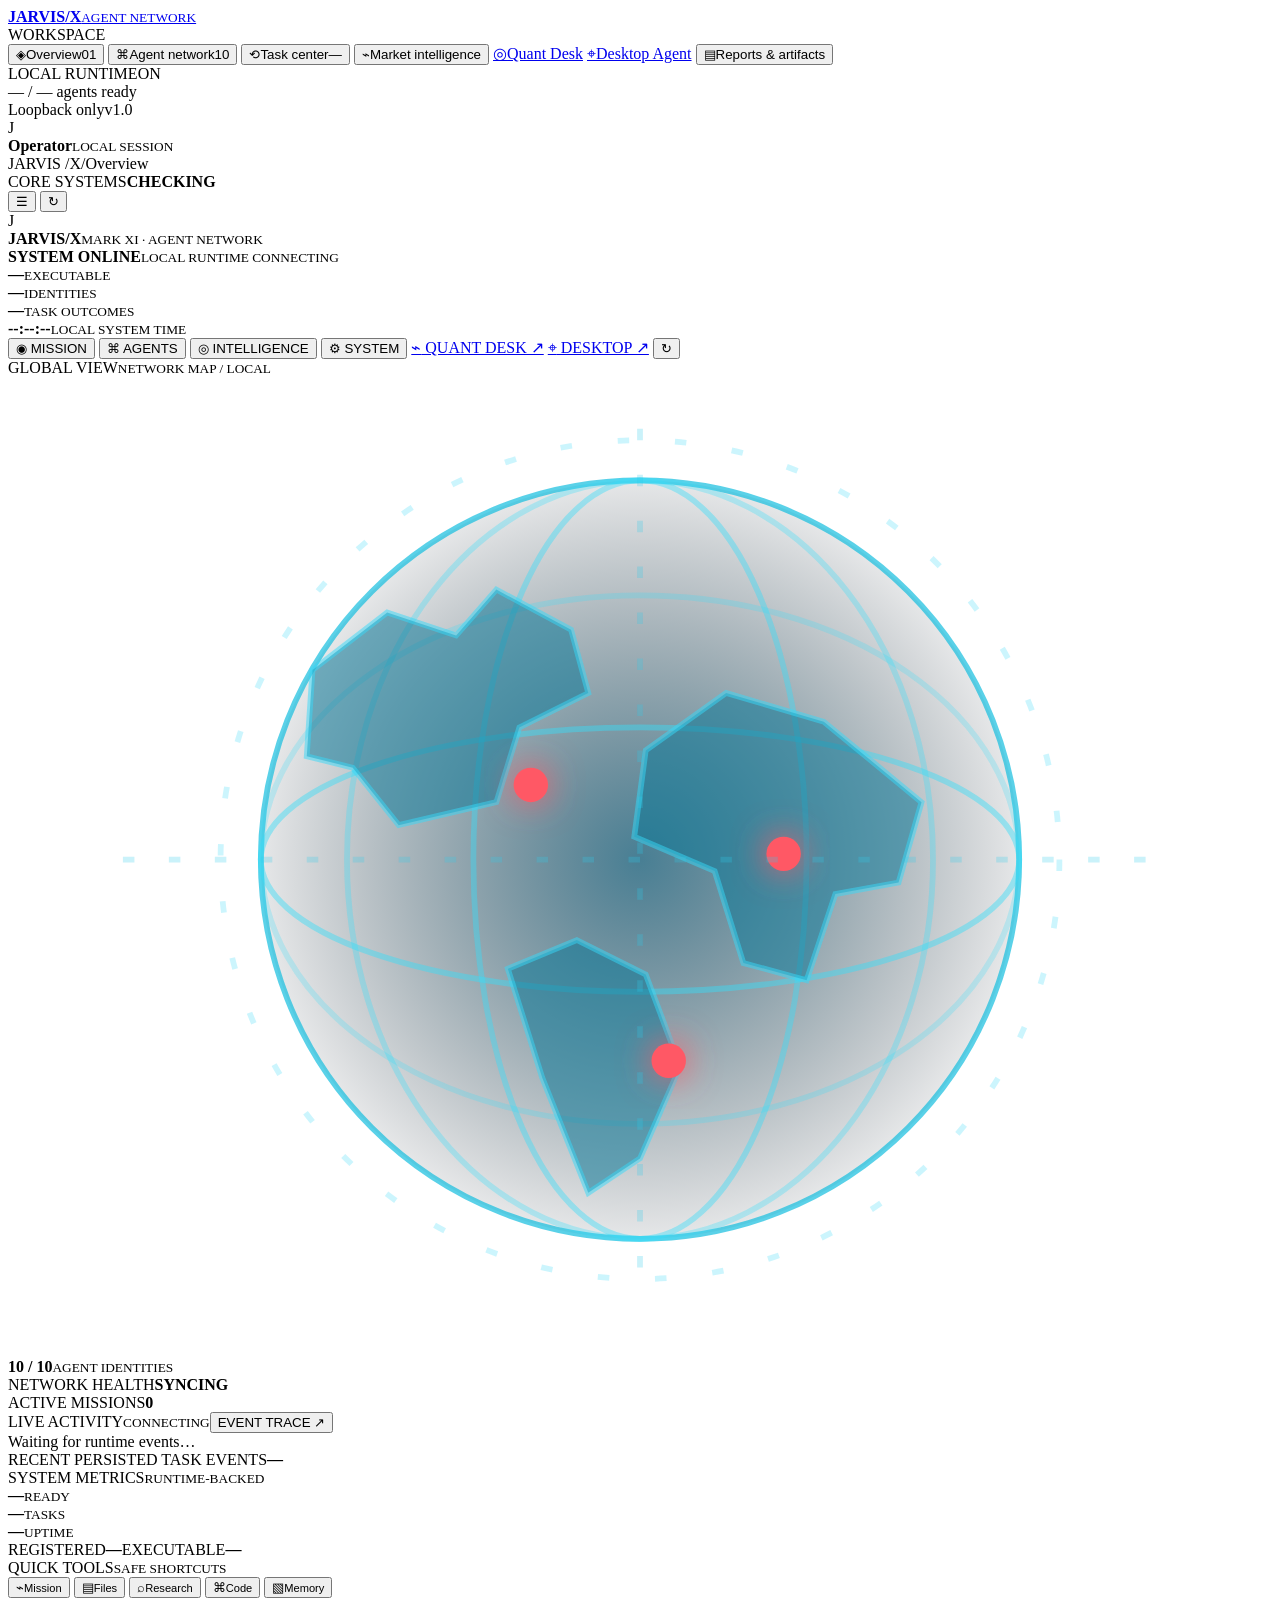
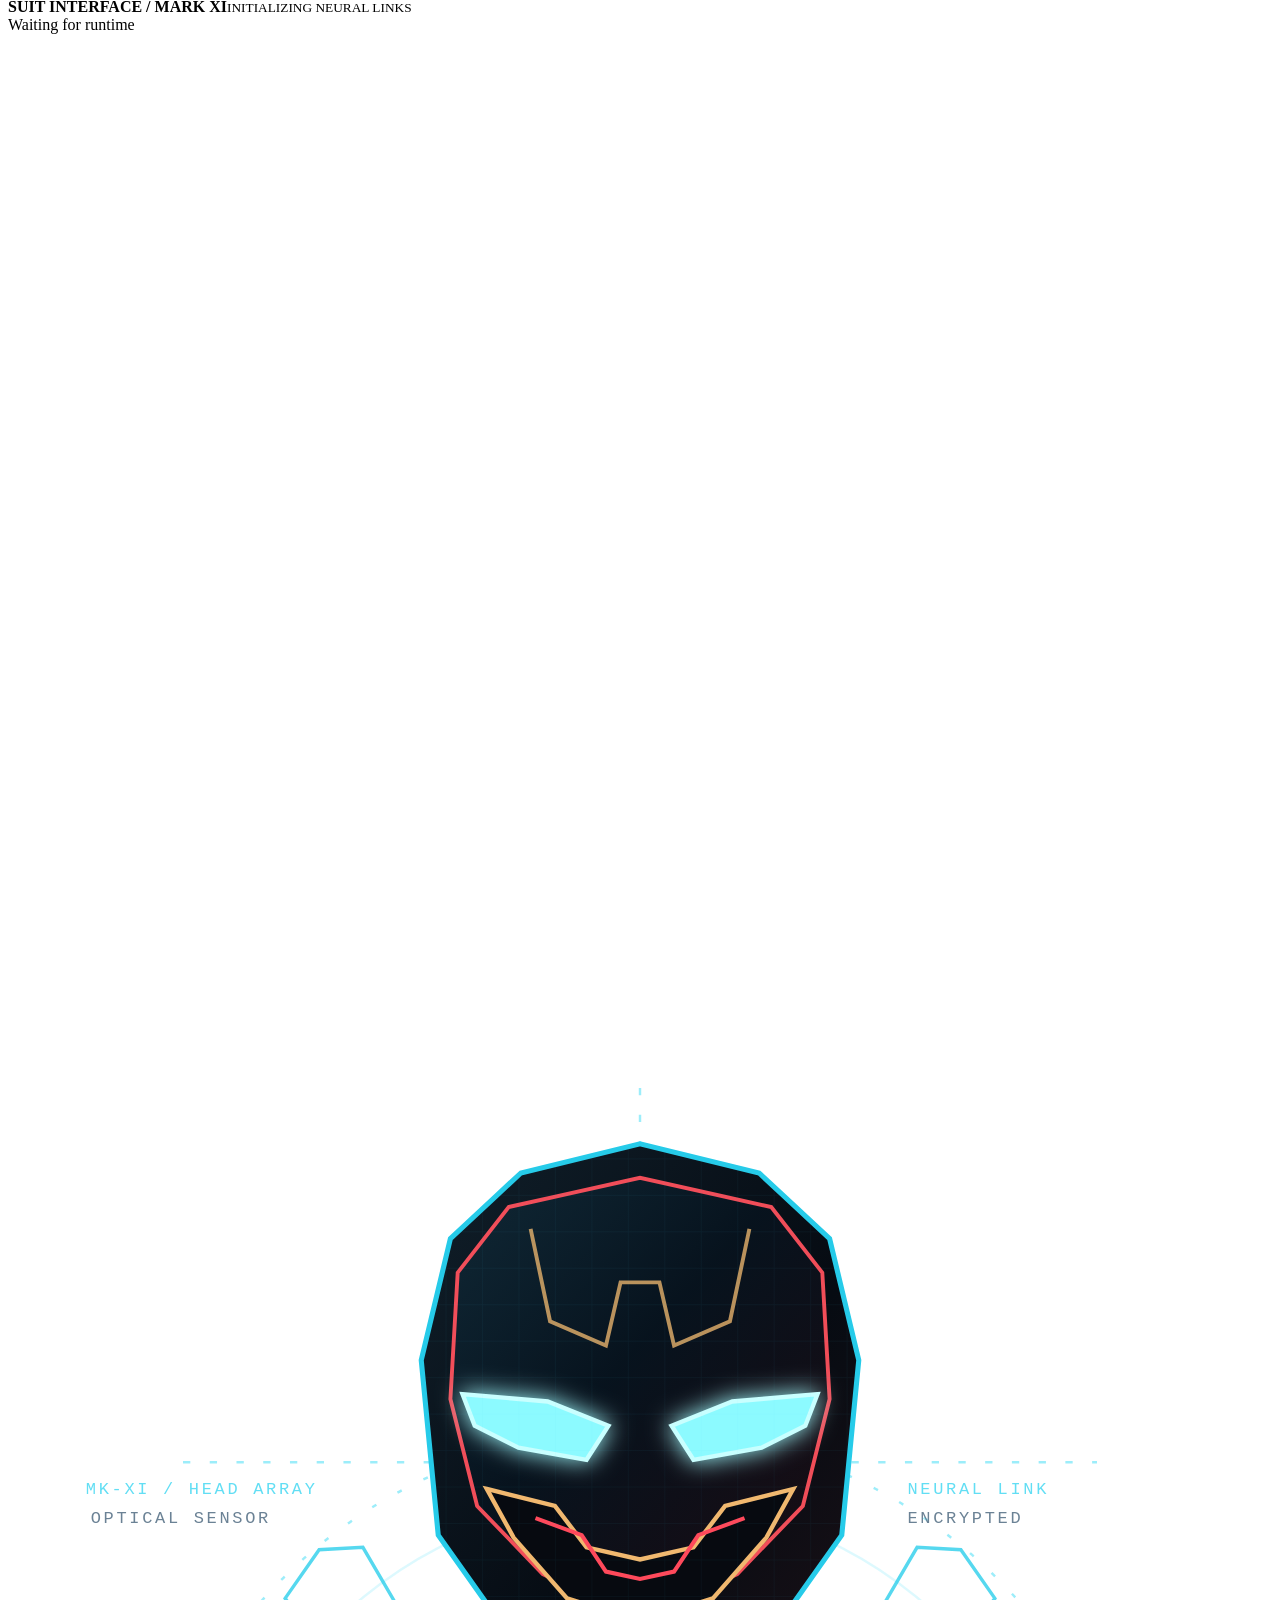
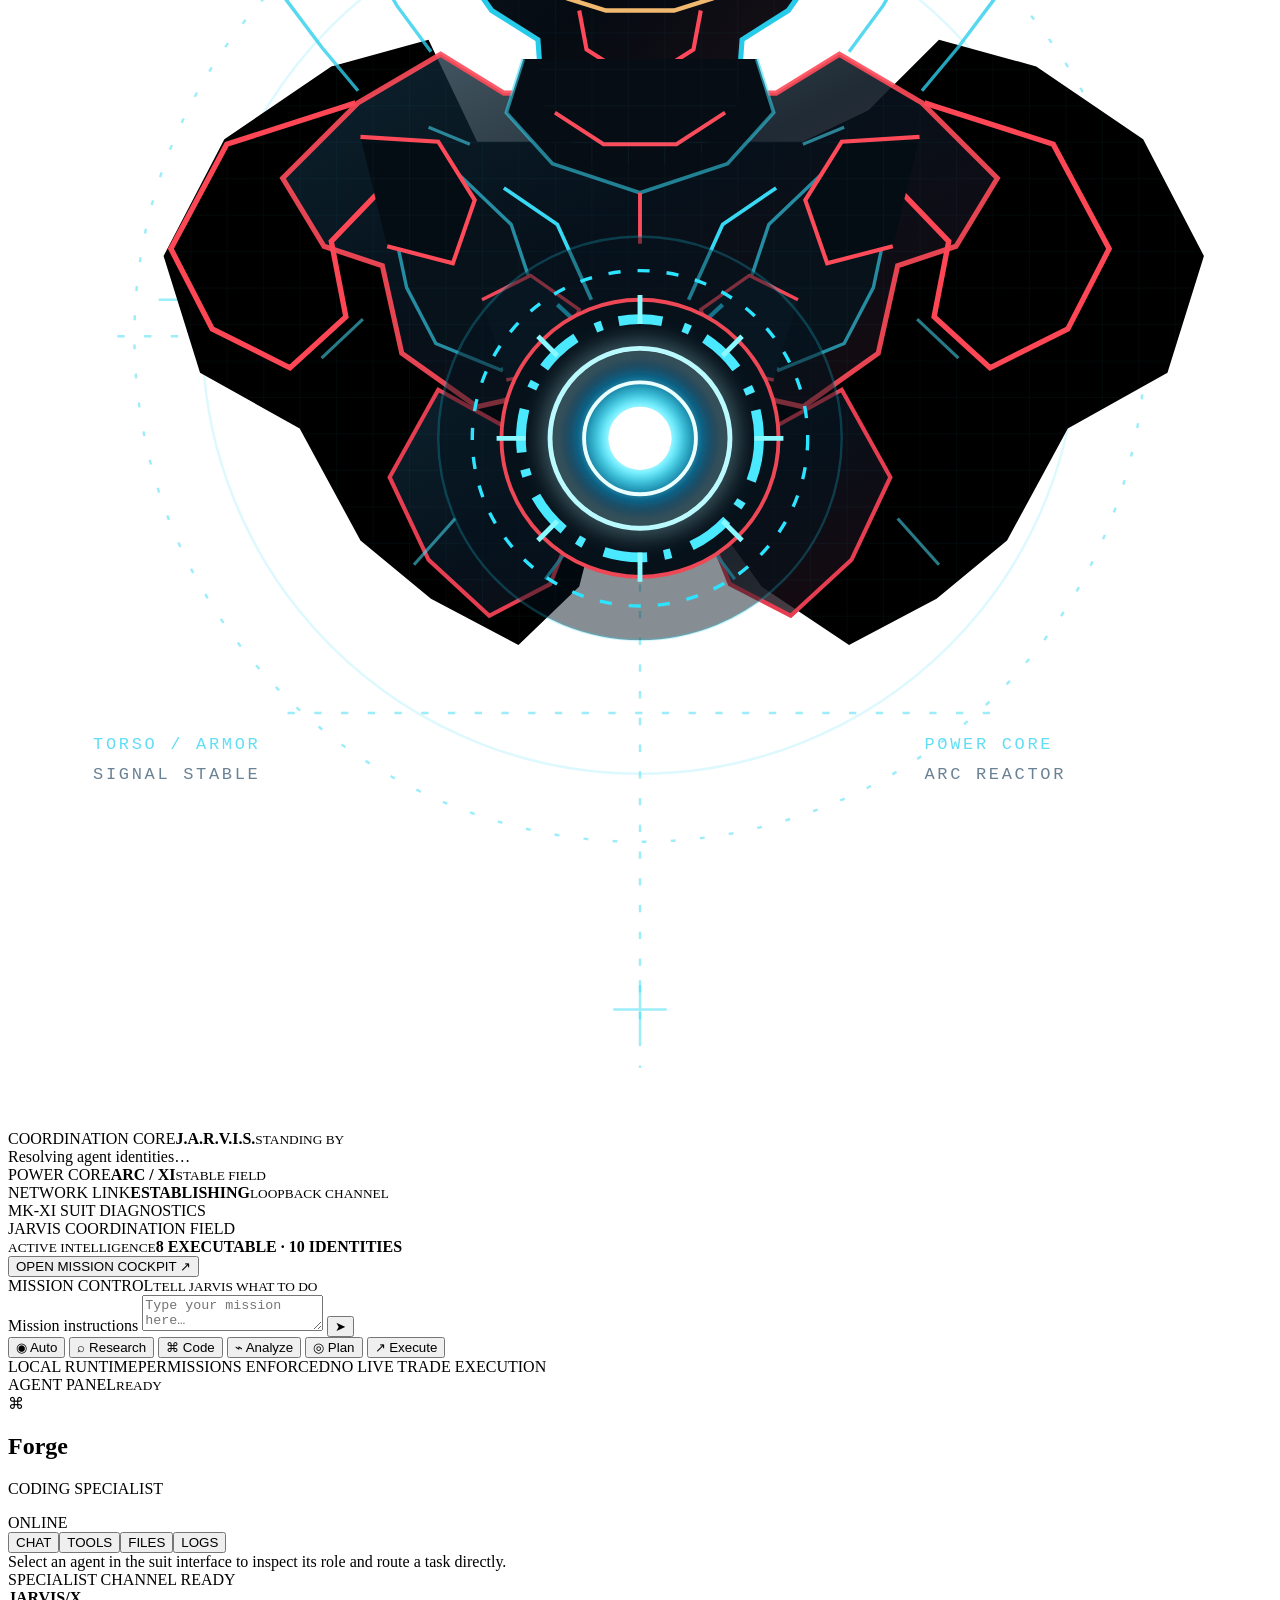
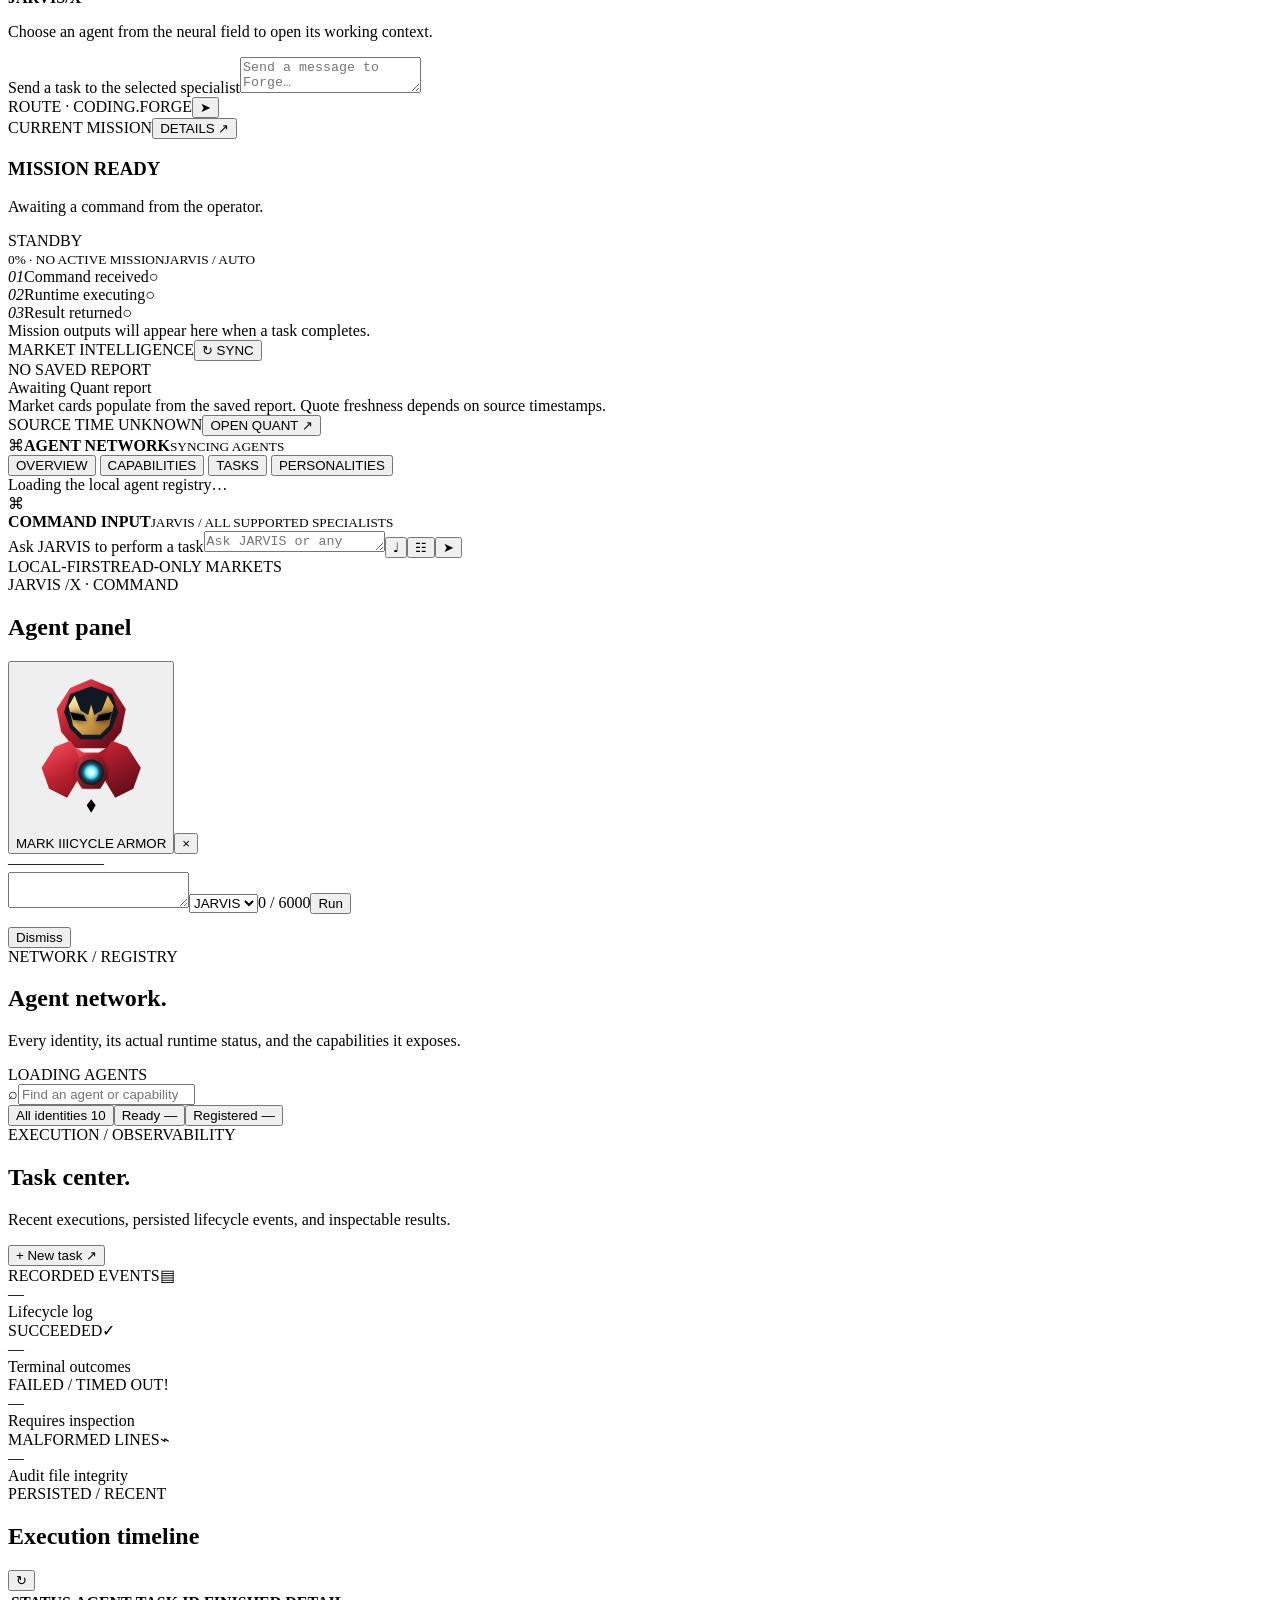
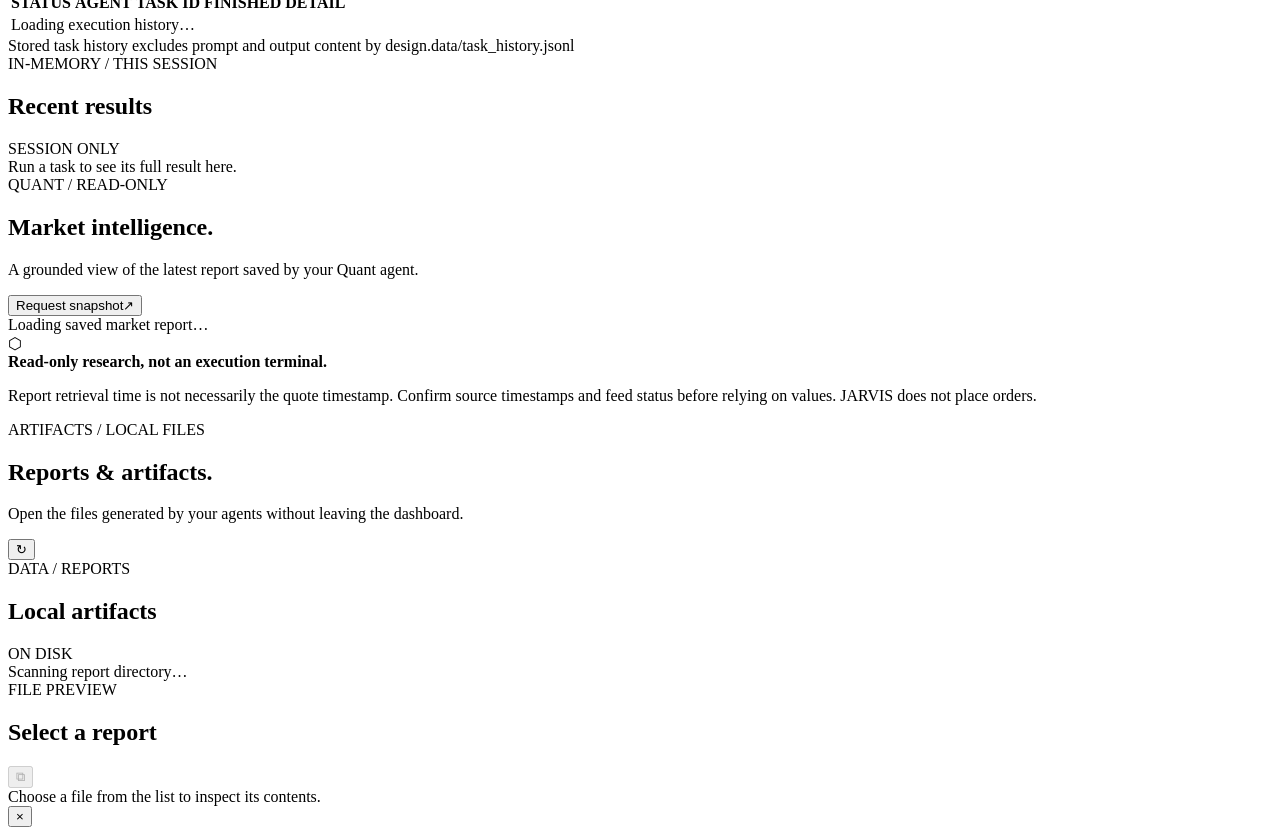
==== commit 7b508863: "Add branded secure dashboard sign-in screen" ====
--- a/dashboard/index.html
+++ b/dashboard/index.html
@@ -11,6 +11,19 @@
   <script src="/assets/app.js" defer></script>
 </head>
 <body class="hud-active">
+  <div id="login-screen" class="login-screen" hidden>
+    <form id="login-form" class="login-card" autocomplete="on">
+      <div class="login-mark" aria-hidden="true"><span>J</span></div>
+      <div class="login-eyebrow">PRIVATE SYSTEM · AUTHENTICATED ACCESS</div>
+      <h1>Welcome back.</h1>
+      <p class="login-copy">Sign in to your JARVIS command center.</p>
+      <label for="login-access-key">Dashboard password</label>
+      <input id="login-access-key" name="password" type="password" autocomplete="current-password" required maxlength="512" placeholder="Enter your dashboard password">
+      <p id="login-error" class="login-error" role="alert" aria-live="polite"></p>
+      <button id="login-submit" type="submit">SIGN IN <span aria-hidden="true">↗</span></button>
+      <div class="login-foot"><span class="login-lock" aria-hidden="true">⬡</span> Encrypted session · 12-hour expiry</div>
+    </form>
+  </div>
   <div class="app-shell">
     <aside class="sidebar" id="sidebar">
       <a class="brand" href="#overview" aria-label="JARVIS overview">
@@ -24,6 +37,7 @@
         <button class="nav-item" data-view="tasks"><span class="nav-icon">⟲</span><span>Task center</span><span class="nav-count" id="nav-task-count">—</span></button>
         <button class="nav-item" data-view="markets"><span class="nav-icon">⌁</span><span>Market intelligence</span><span class="nav-live" title="Read-only market data"></span></button>
         <a class="nav-item quant-nav-link" href="/quant"><span class="nav-icon">◎</span><span>Quant Desk</span><span class="nav-live" title="Separate Quant dashboard"></span></a>
+        <a class="nav-item quant-nav-link" href="/desktop"><span class="nav-icon">⌖</span><span>Desktop Agent</span><span class="nav-live" title="Permission-gated local Windows control"></span></a>
         <button class="nav-item" data-view="reports"><span class="nav-icon">▤</span><span>Reports & artifacts</span></button>
       </nav>
       <div class="sidebar-bottom">
@@ -69,6 +83,7 @@
                 <button type="button" data-hud-panel="intelligence"><span>◎</span> INTELLIGENCE</button>
                 <button type="button" data-hud-panel="settings"><span>⚙</span> SYSTEM</button>
                 <a class="mk-quant-link" href="/quant"><span>⌁</span> QUANT DESK ↗</a>
+                <a class="mk-quant-link" href="/desktop"><span>⌖</span> DESKTOP ↗</a>
                 <button type="button" class="mk-refresh" data-hud-refresh aria-label="Refresh runtime" title="Refresh runtime">↻</button>
               </nav>
             </header>
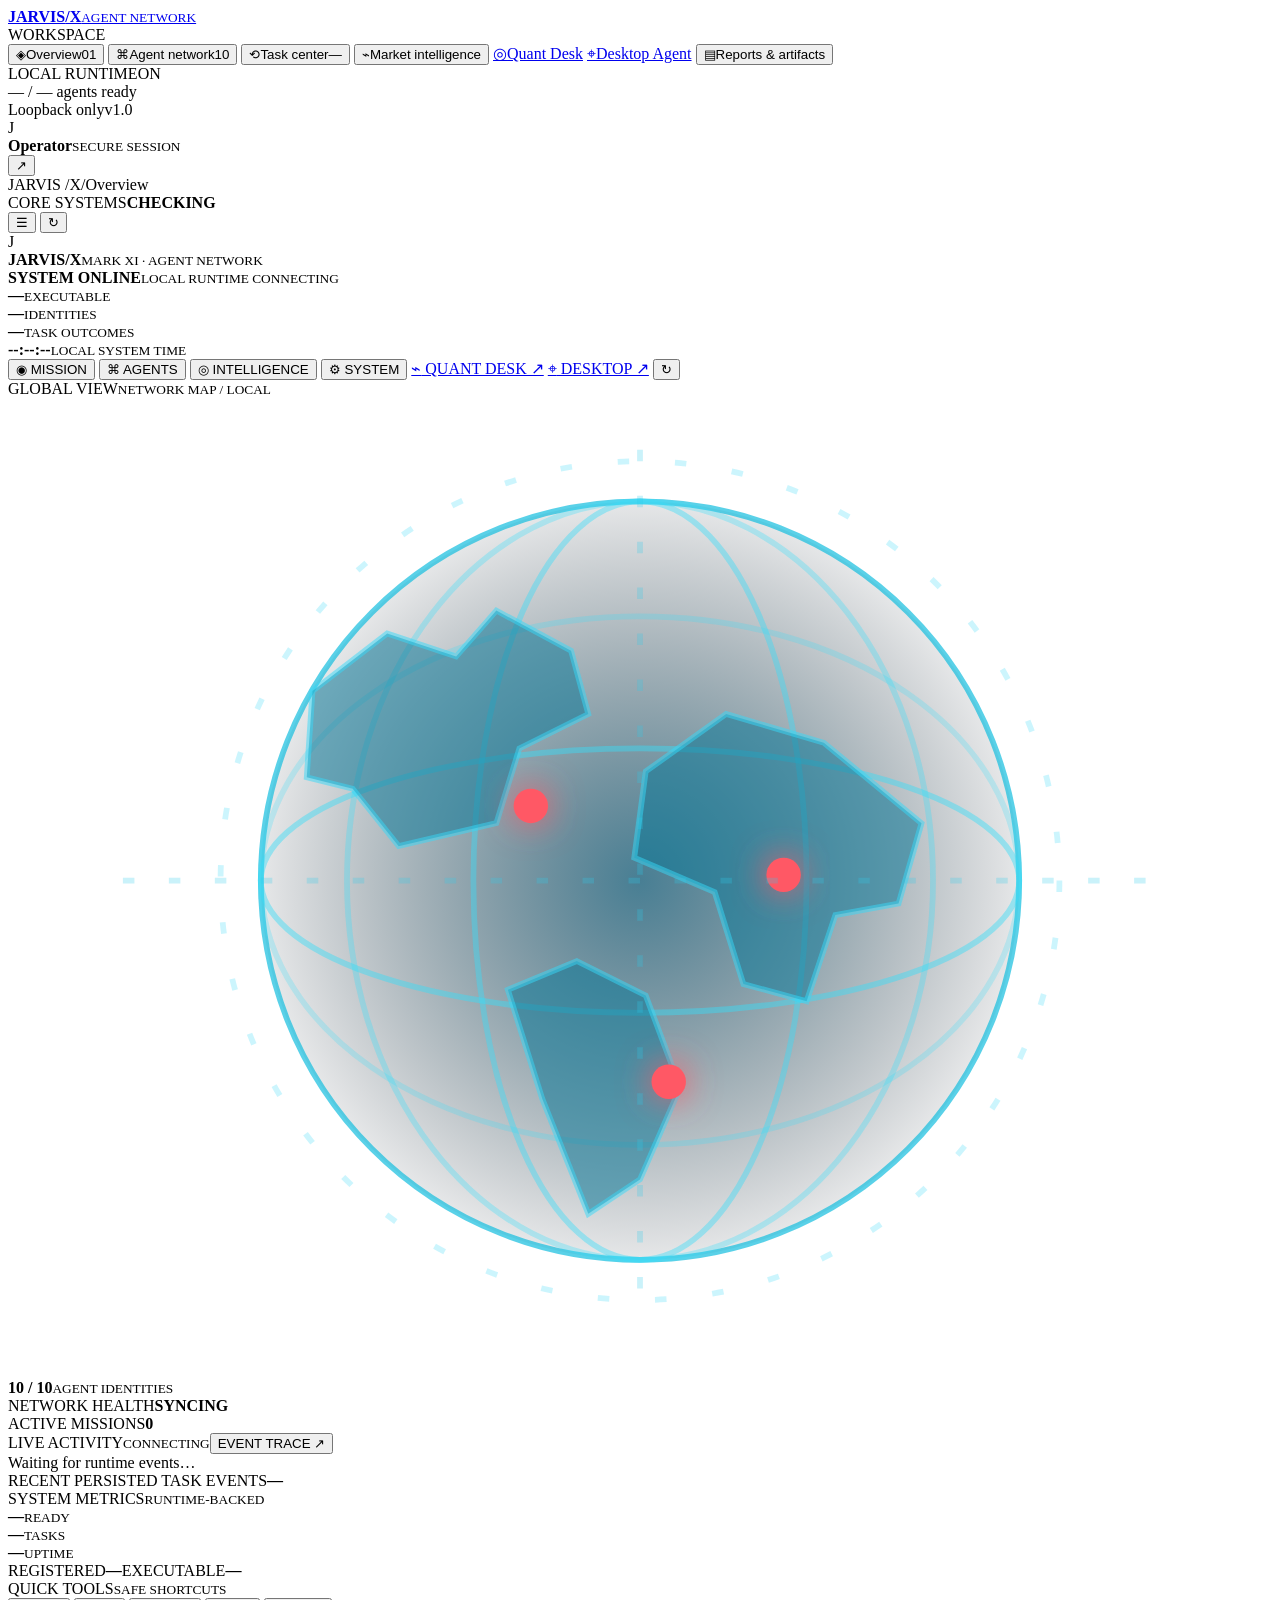
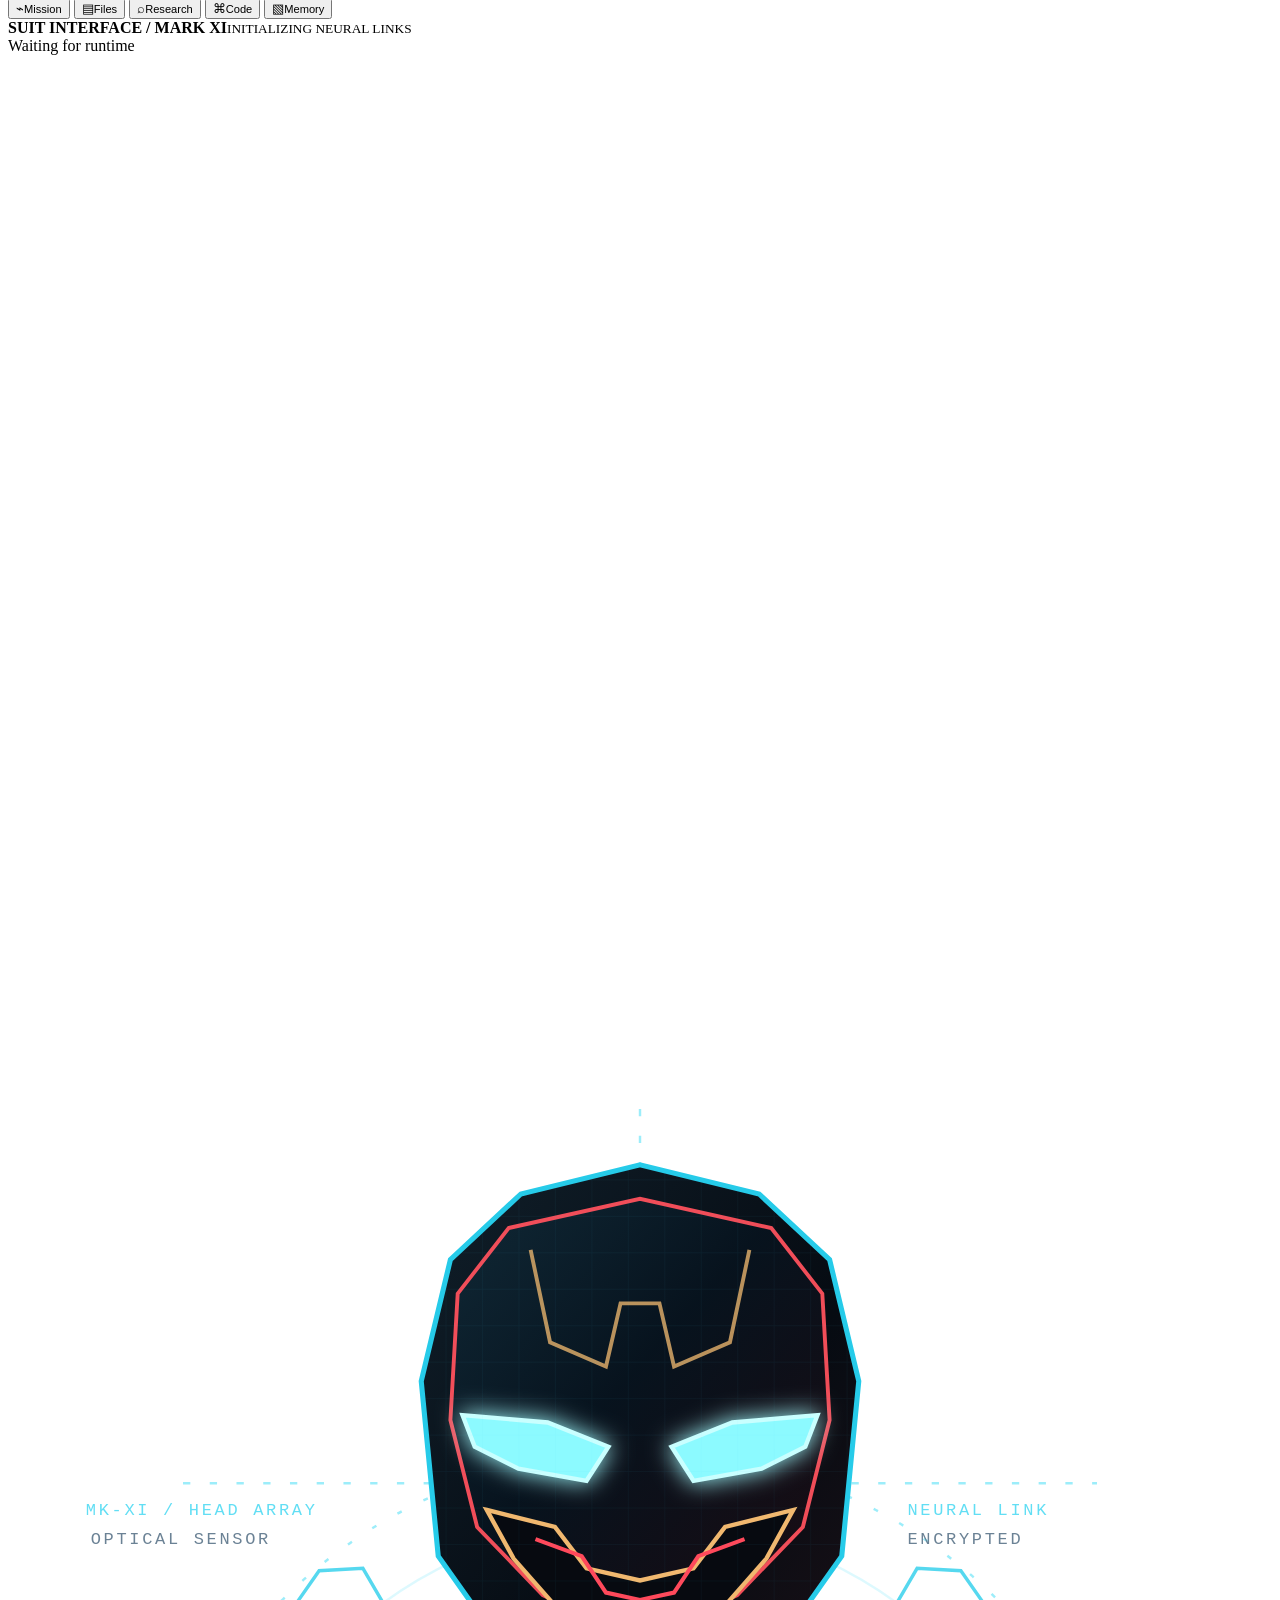
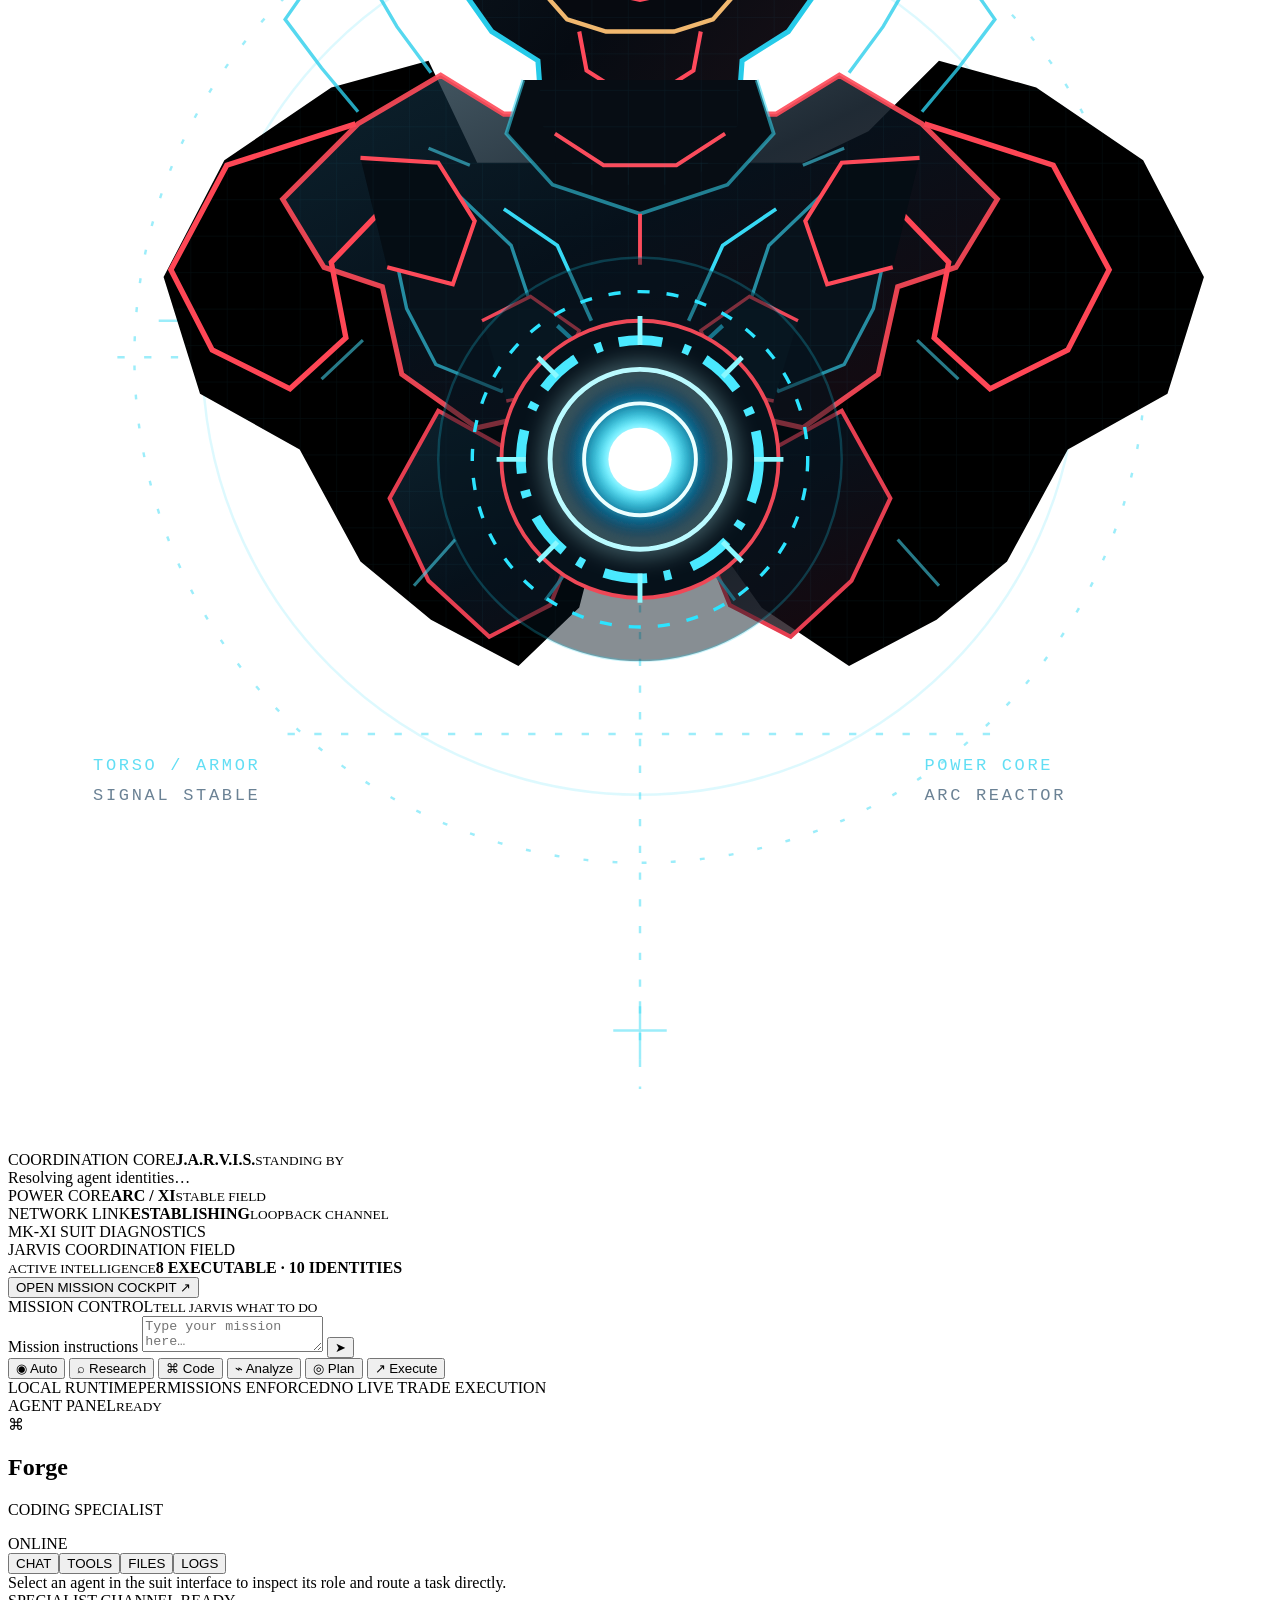
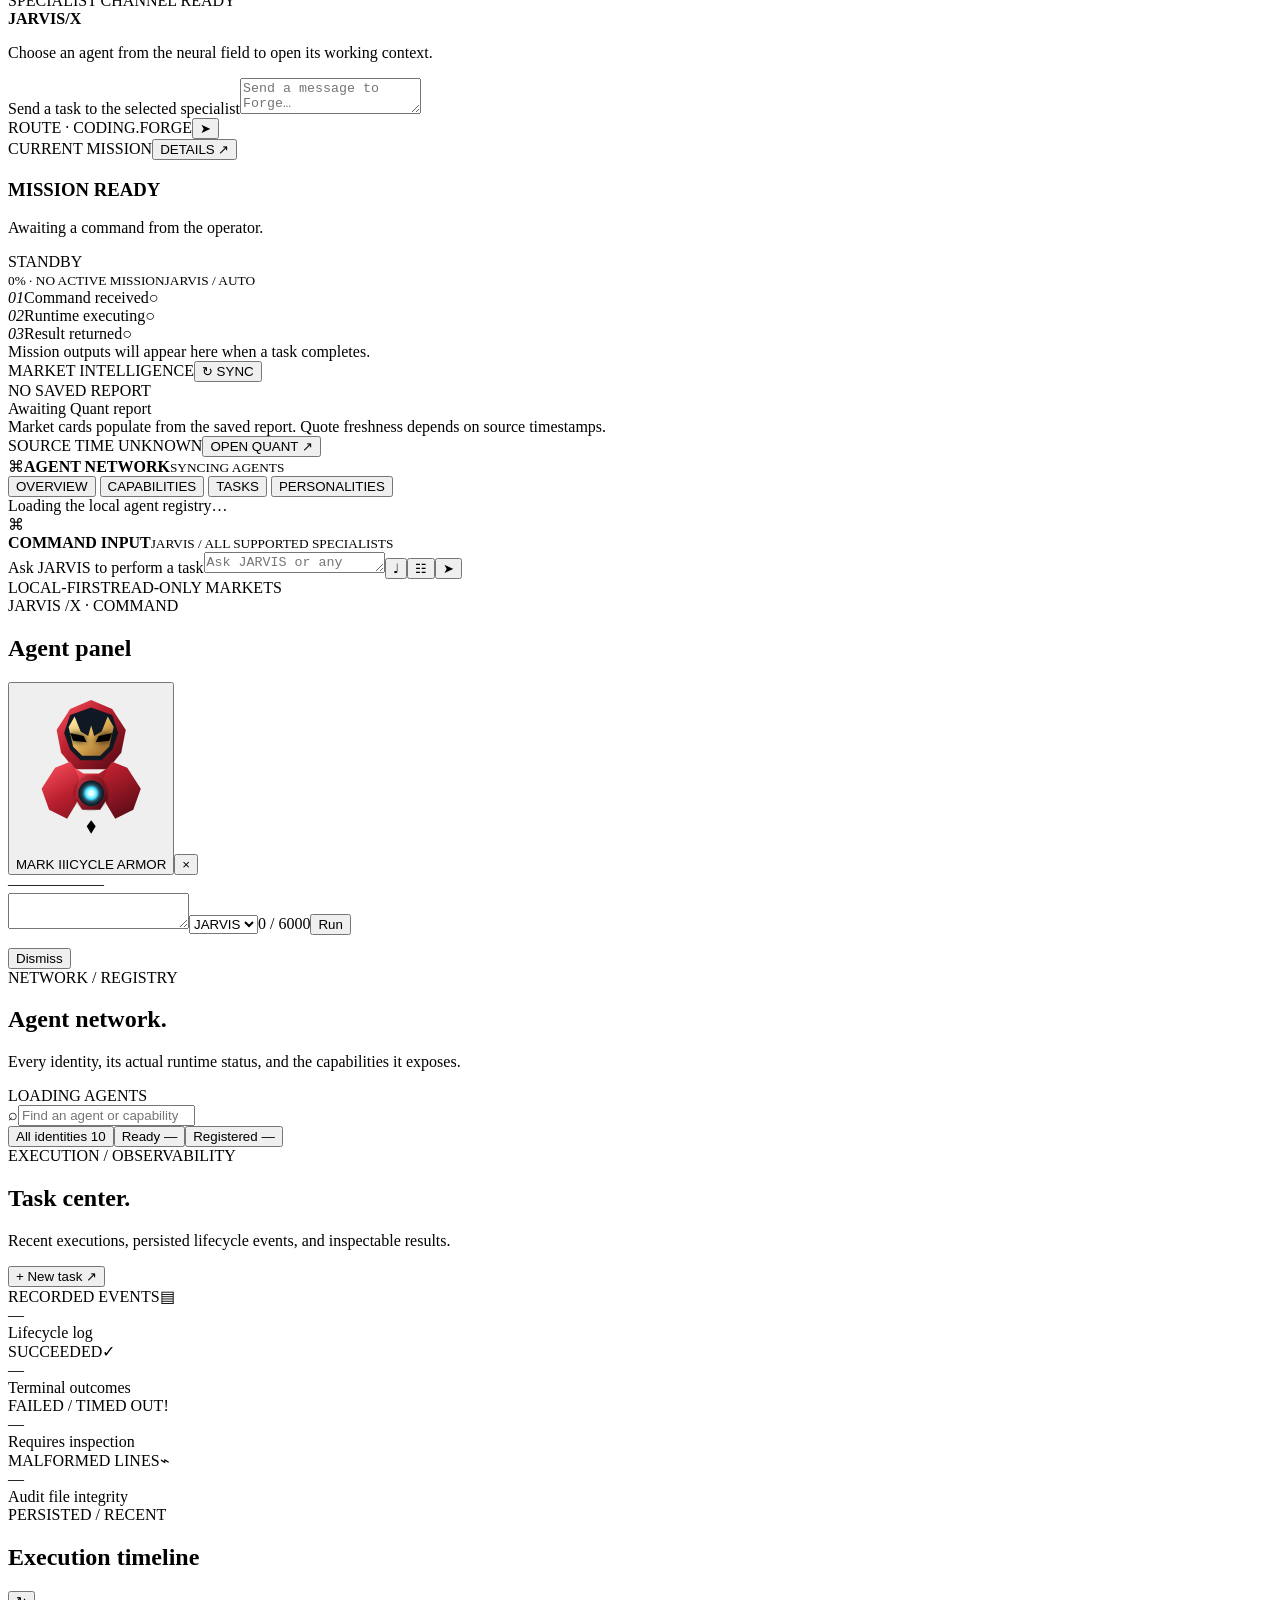
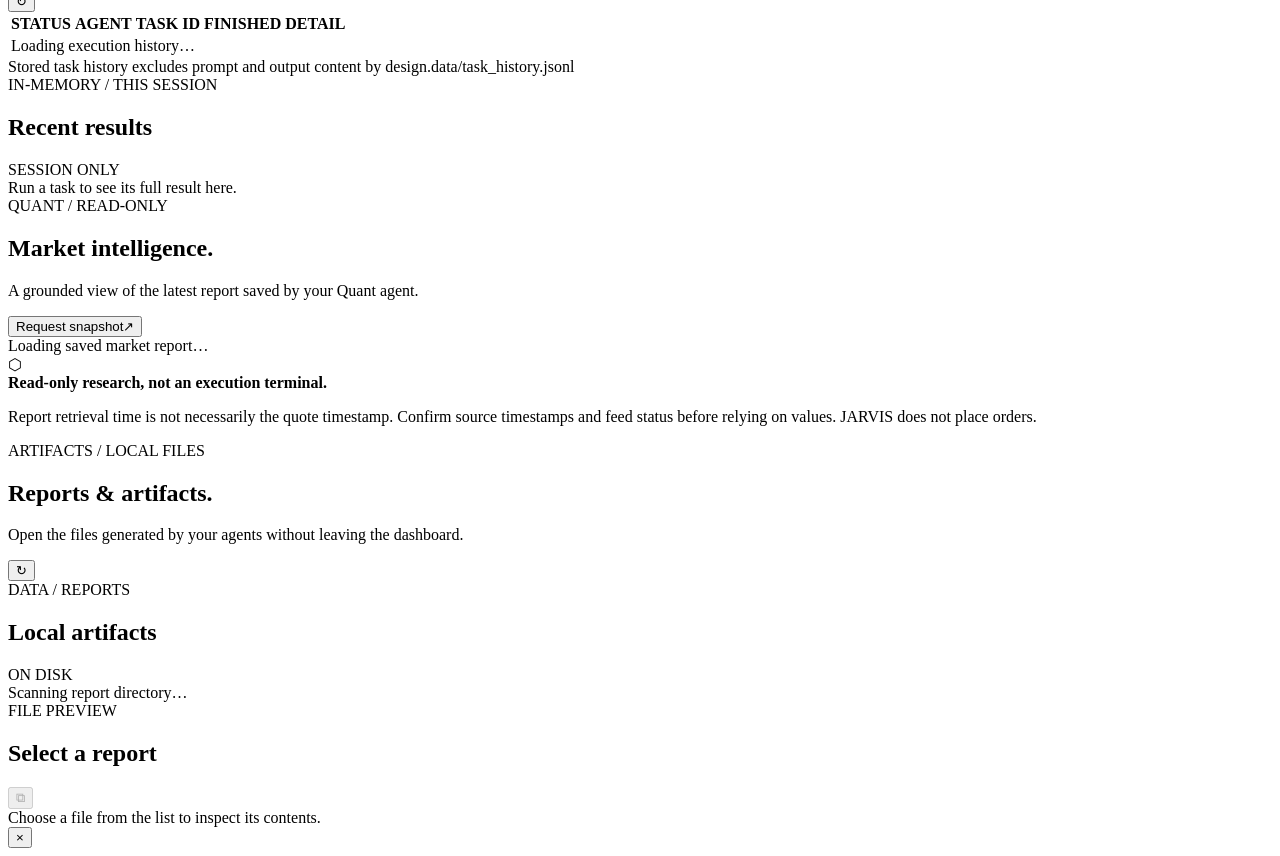
==== commit bad474dd: "Add sign-out control to authenticated dashboard" ====
--- a/dashboard/index.html
+++ b/dashboard/index.html
@@ -47,7 +47,7 @@
           <div class="side-meter"><span id="side-meter-fill"></span></div>
           <div class="side-system-foot"><span>Loopback only</span><span>v1.0</span></div>
         </div>
-        <div class="sidebar-user"><div class="user-orbit">J</div><div class="user-copy"><strong>Operator</strong><small>LOCAL SESSION</small></div><span class="user-status"></span></div>
+        <div class="sidebar-user"><div class="user-orbit">J</div><div class="user-copy"><strong>Operator</strong><small>SECURE SESSION</small></div><button id="logout-button" class="logout-button" type="button" title="Sign out" aria-label="Sign out">↗</button><span class="user-status"></span></div>
       </div>
     </aside>
 
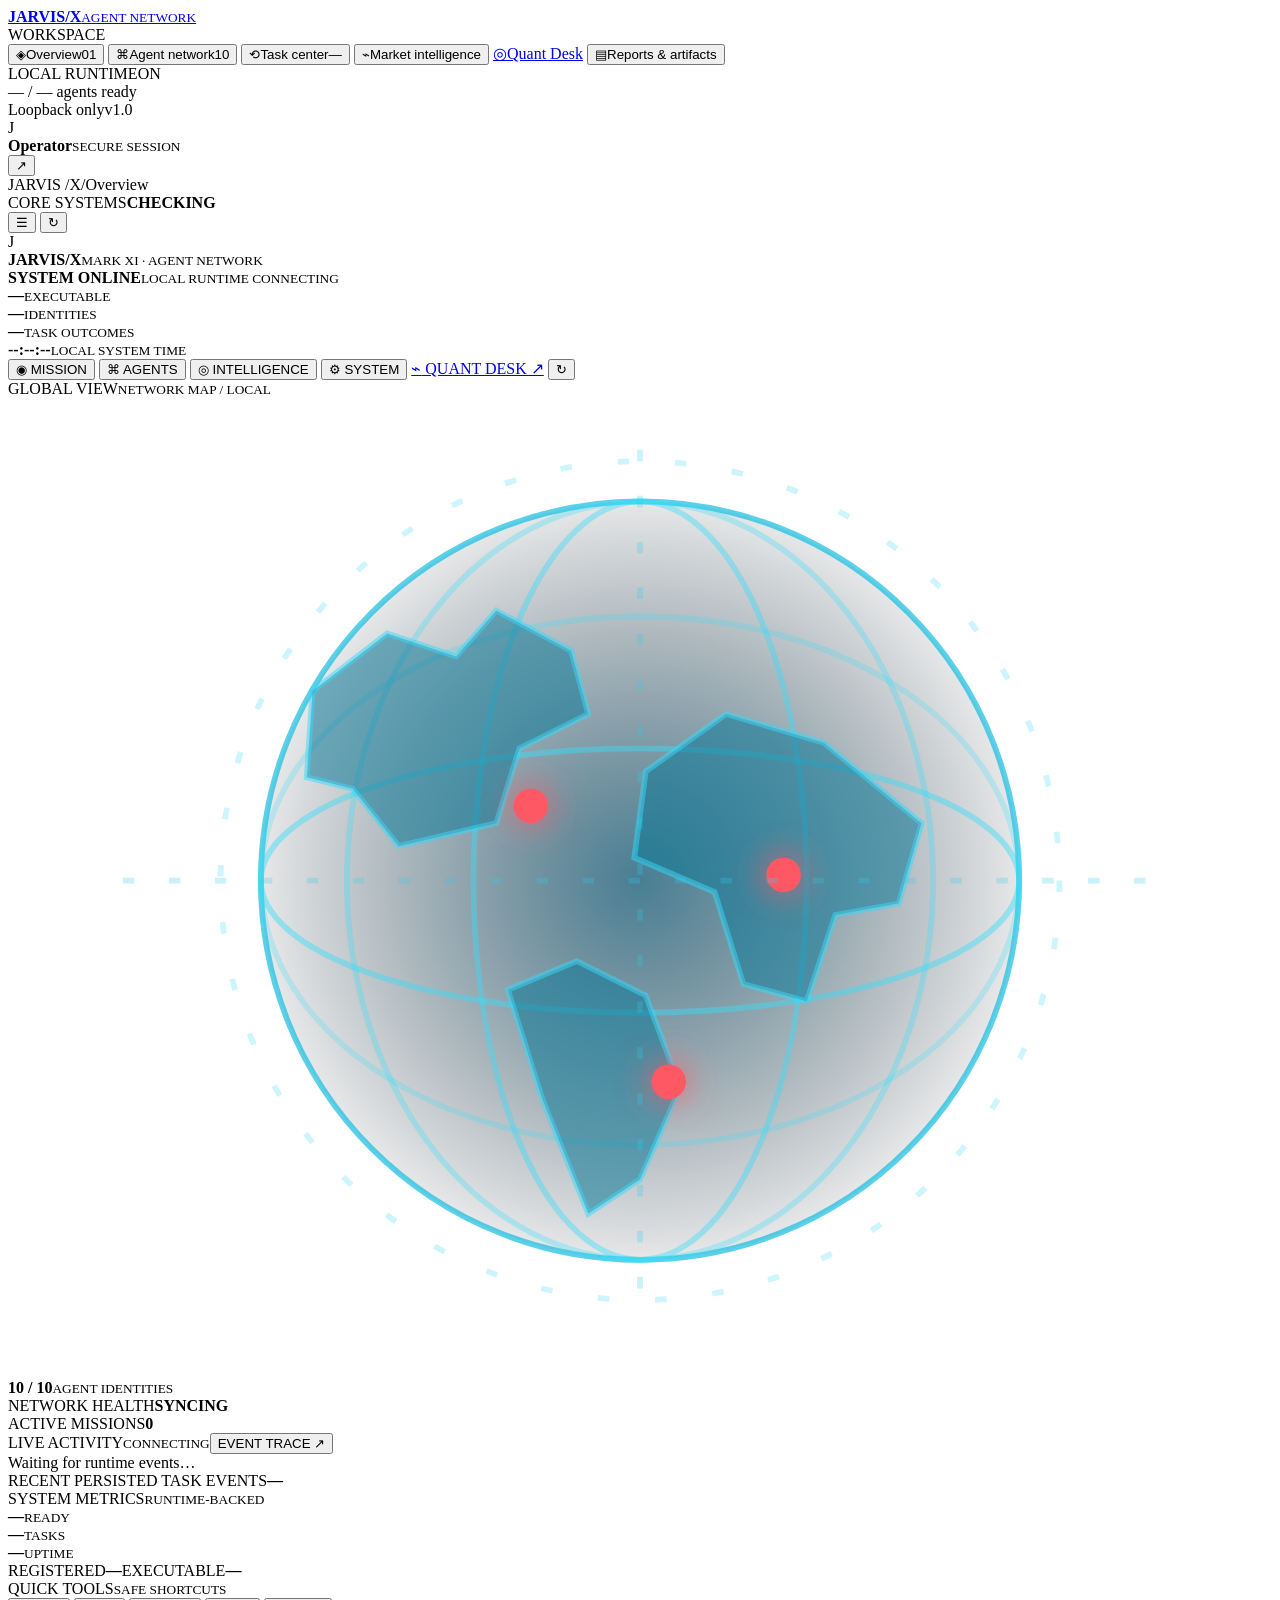
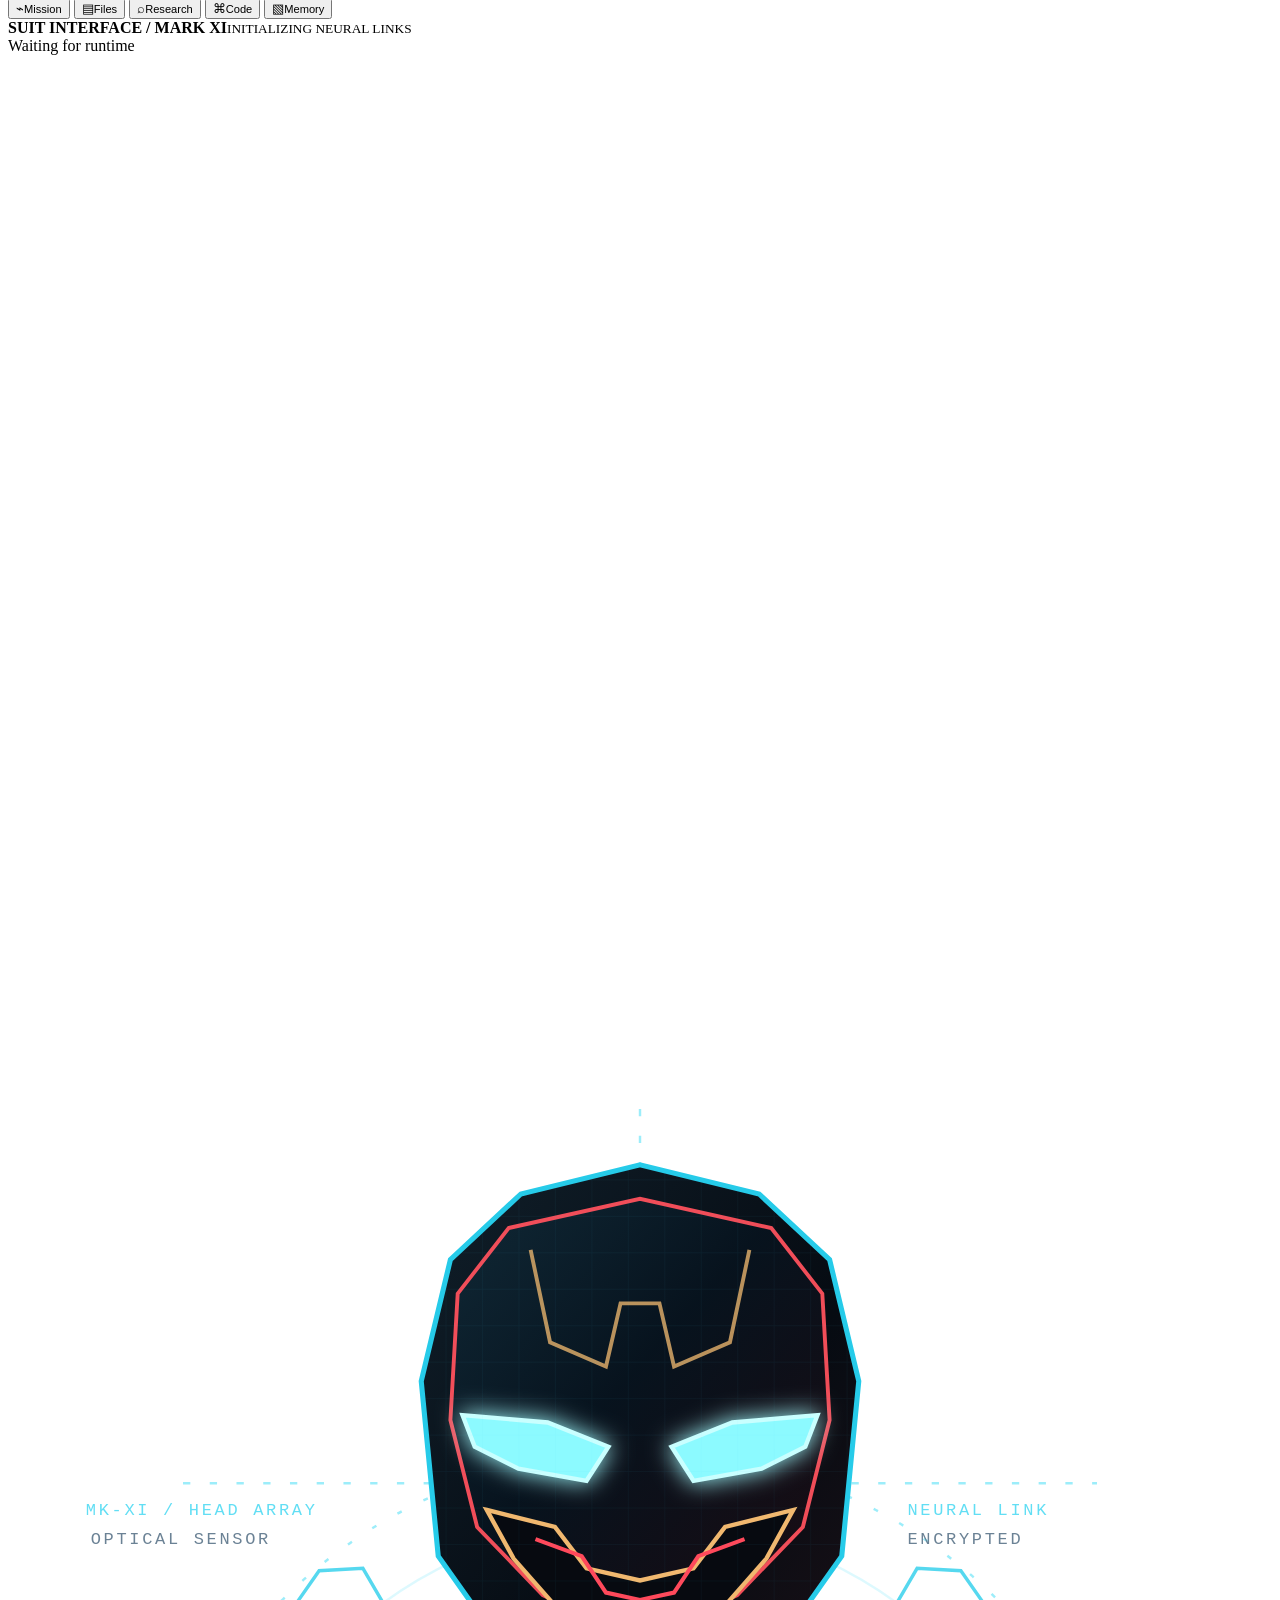
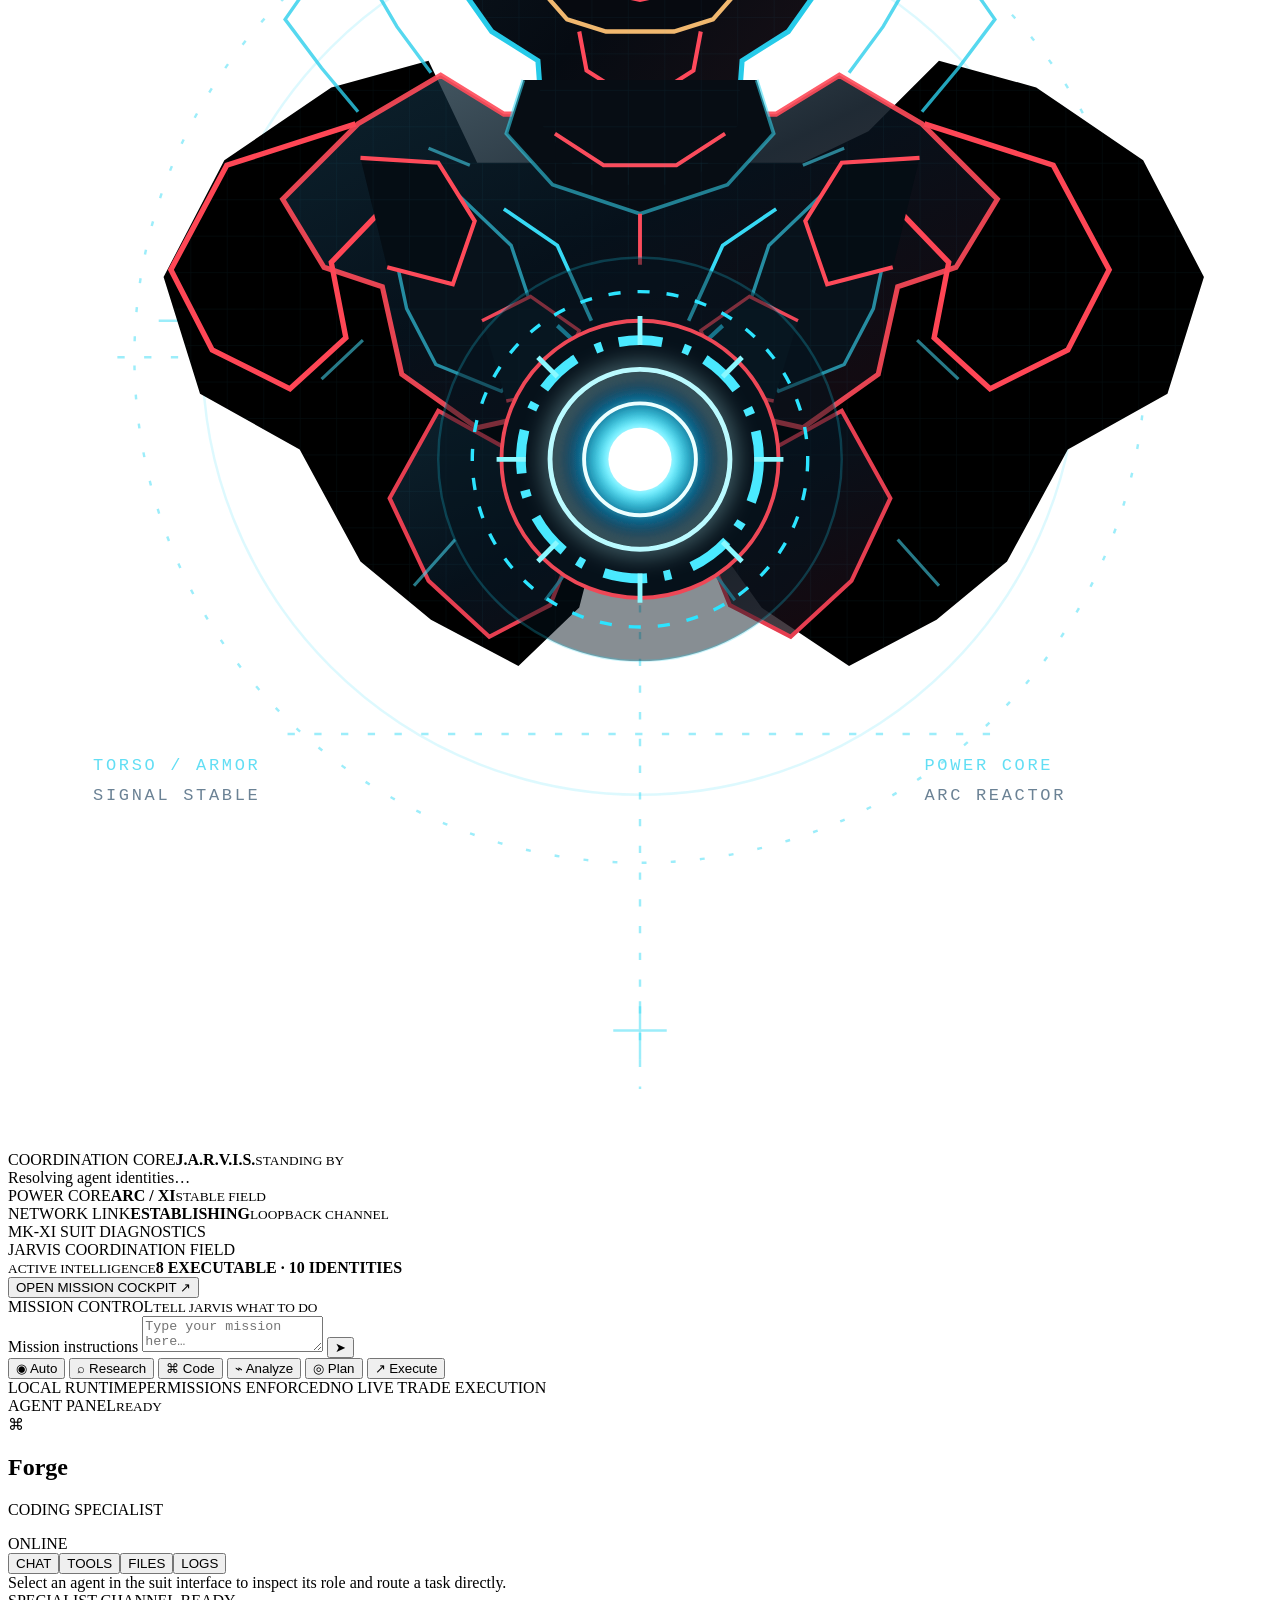
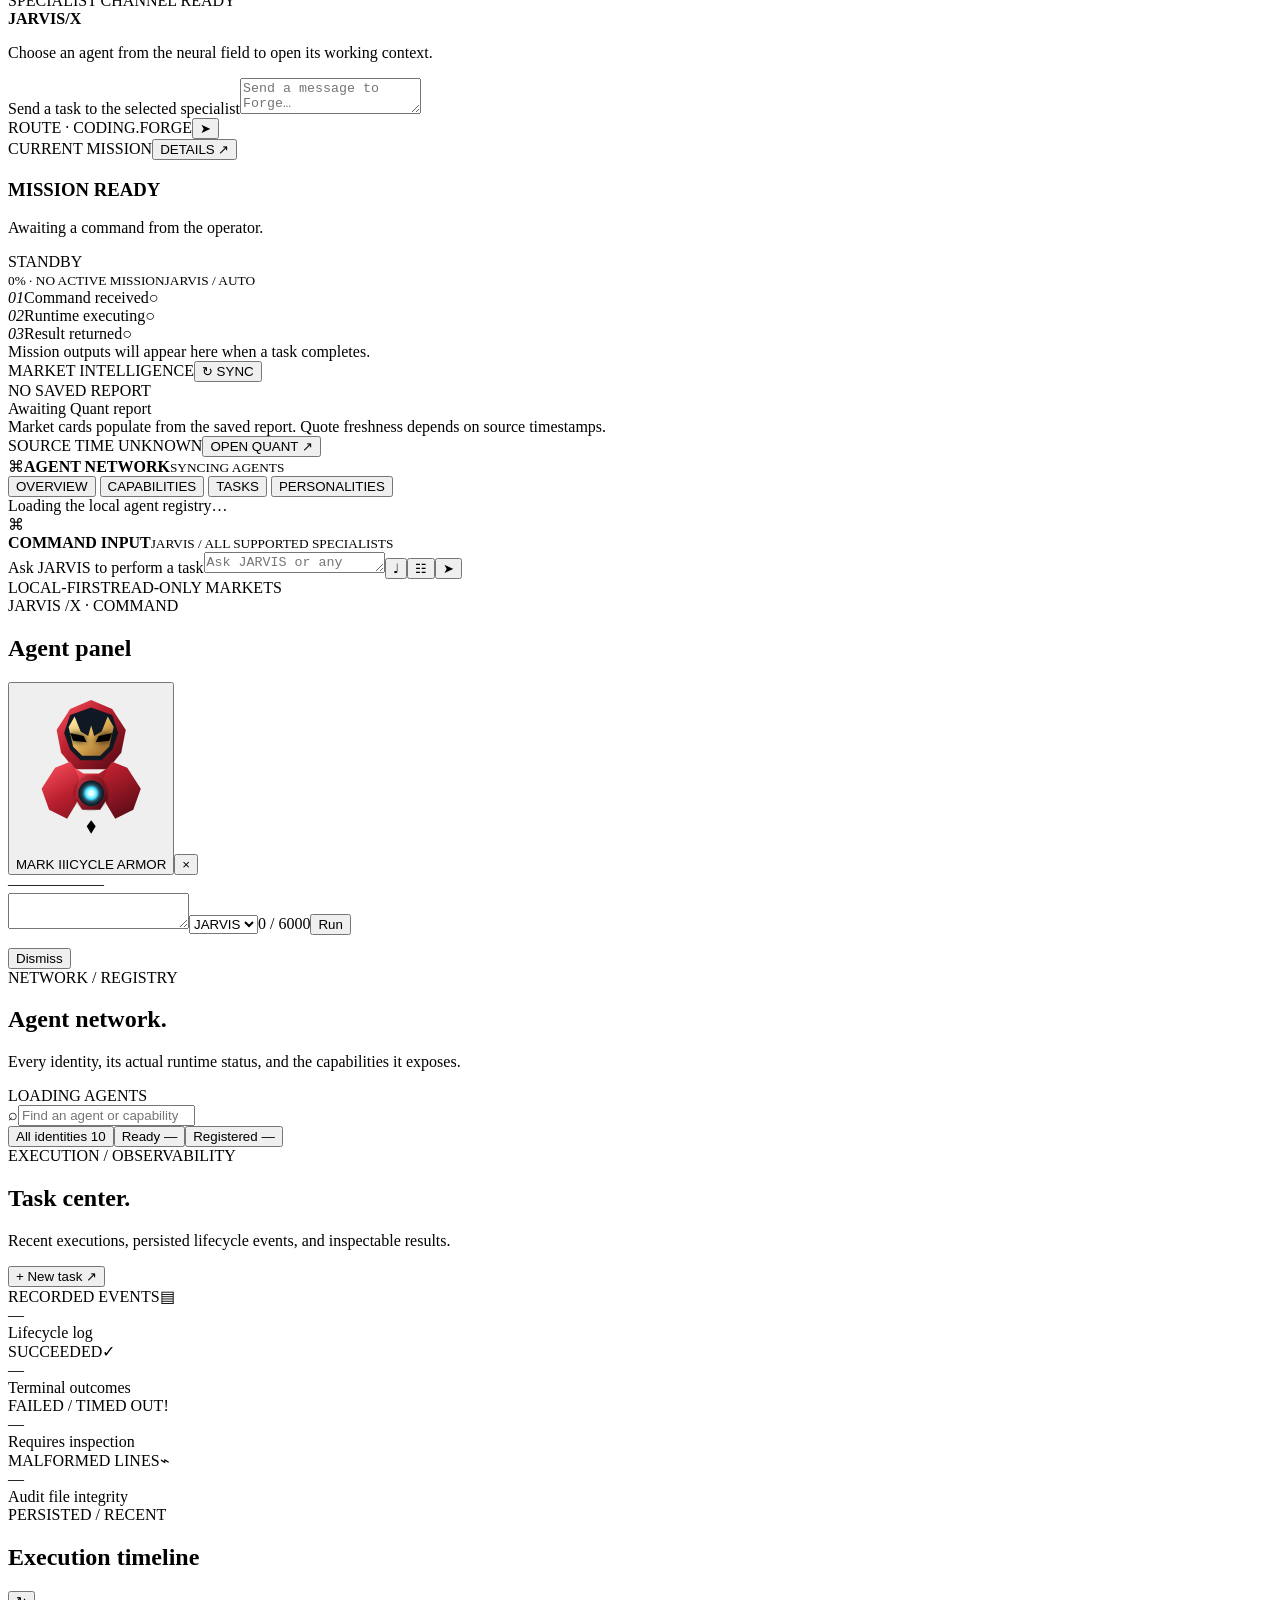
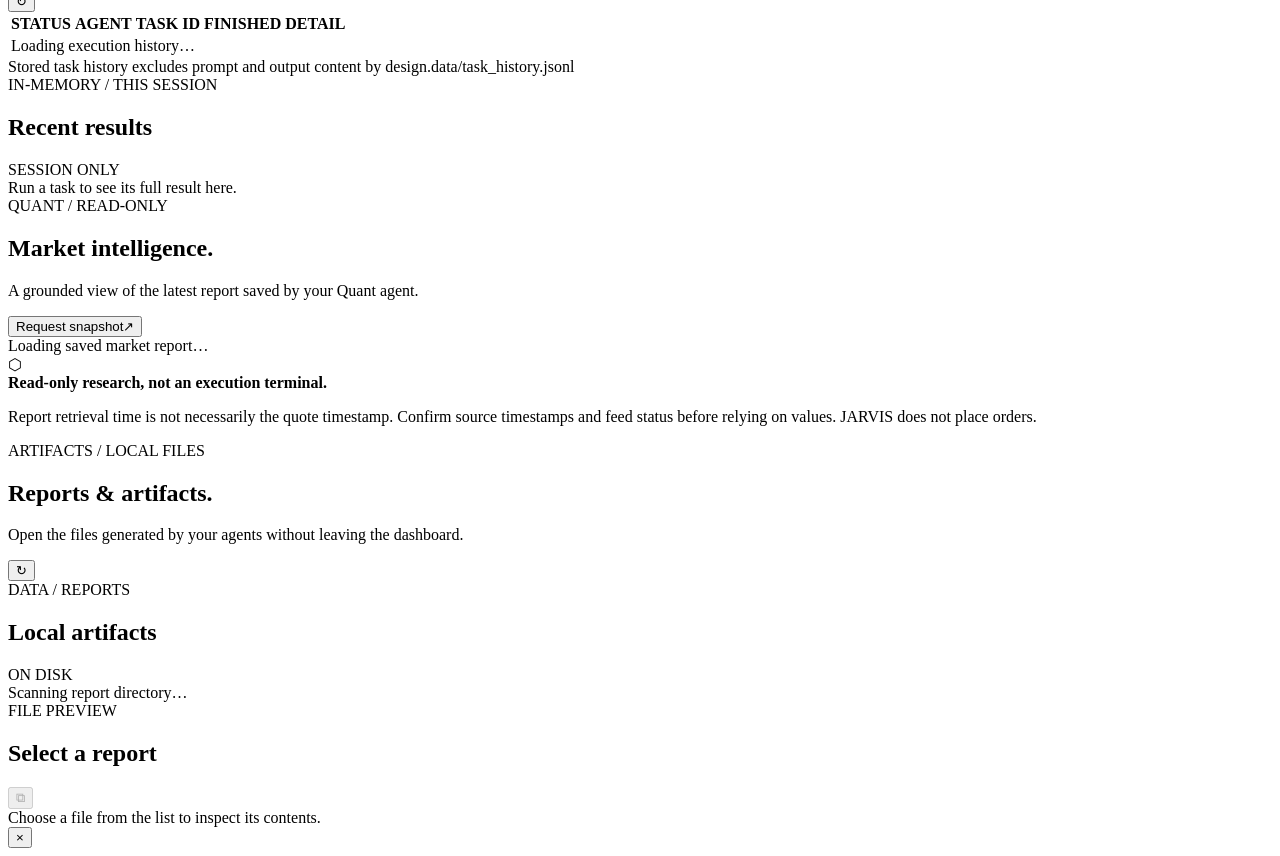
==== commit 741dd3e0: "Add JARVIS sign-in screen and sign-out control" ====
--- a/dashboard/index.html
+++ b/dashboard/index.html
@@ -37,7 +37,6 @@
         <button class="nav-item" data-view="tasks"><span class="nav-icon">⟲</span><span>Task center</span><span class="nav-count" id="nav-task-count">—</span></button>
         <button class="nav-item" data-view="markets"><span class="nav-icon">⌁</span><span>Market intelligence</span><span class="nav-live" title="Read-only market data"></span></button>
         <a class="nav-item quant-nav-link" href="/quant"><span class="nav-icon">◎</span><span>Quant Desk</span><span class="nav-live" title="Separate Quant dashboard"></span></a>
-        <a class="nav-item quant-nav-link" href="/desktop"><span class="nav-icon">⌖</span><span>Desktop Agent</span><span class="nav-live" title="Permission-gated local Windows control"></span></a>
         <button class="nav-item" data-view="reports"><span class="nav-icon">▤</span><span>Reports & artifacts</span></button>
       </nav>
       <div class="sidebar-bottom">
@@ -83,7 +82,6 @@
                 <button type="button" data-hud-panel="intelligence"><span>◎</span> INTELLIGENCE</button>
                 <button type="button" data-hud-panel="settings"><span>⚙</span> SYSTEM</button>
                 <a class="mk-quant-link" href="/quant"><span>⌁</span> QUANT DESK ↗</a>
-                <a class="mk-quant-link" href="/desktop"><span>⌖</span> DESKTOP ↗</a>
                 <button type="button" class="mk-refresh" data-hud-refresh aria-label="Refresh runtime" title="Refresh runtime">↻</button>
               </nav>
             </header>
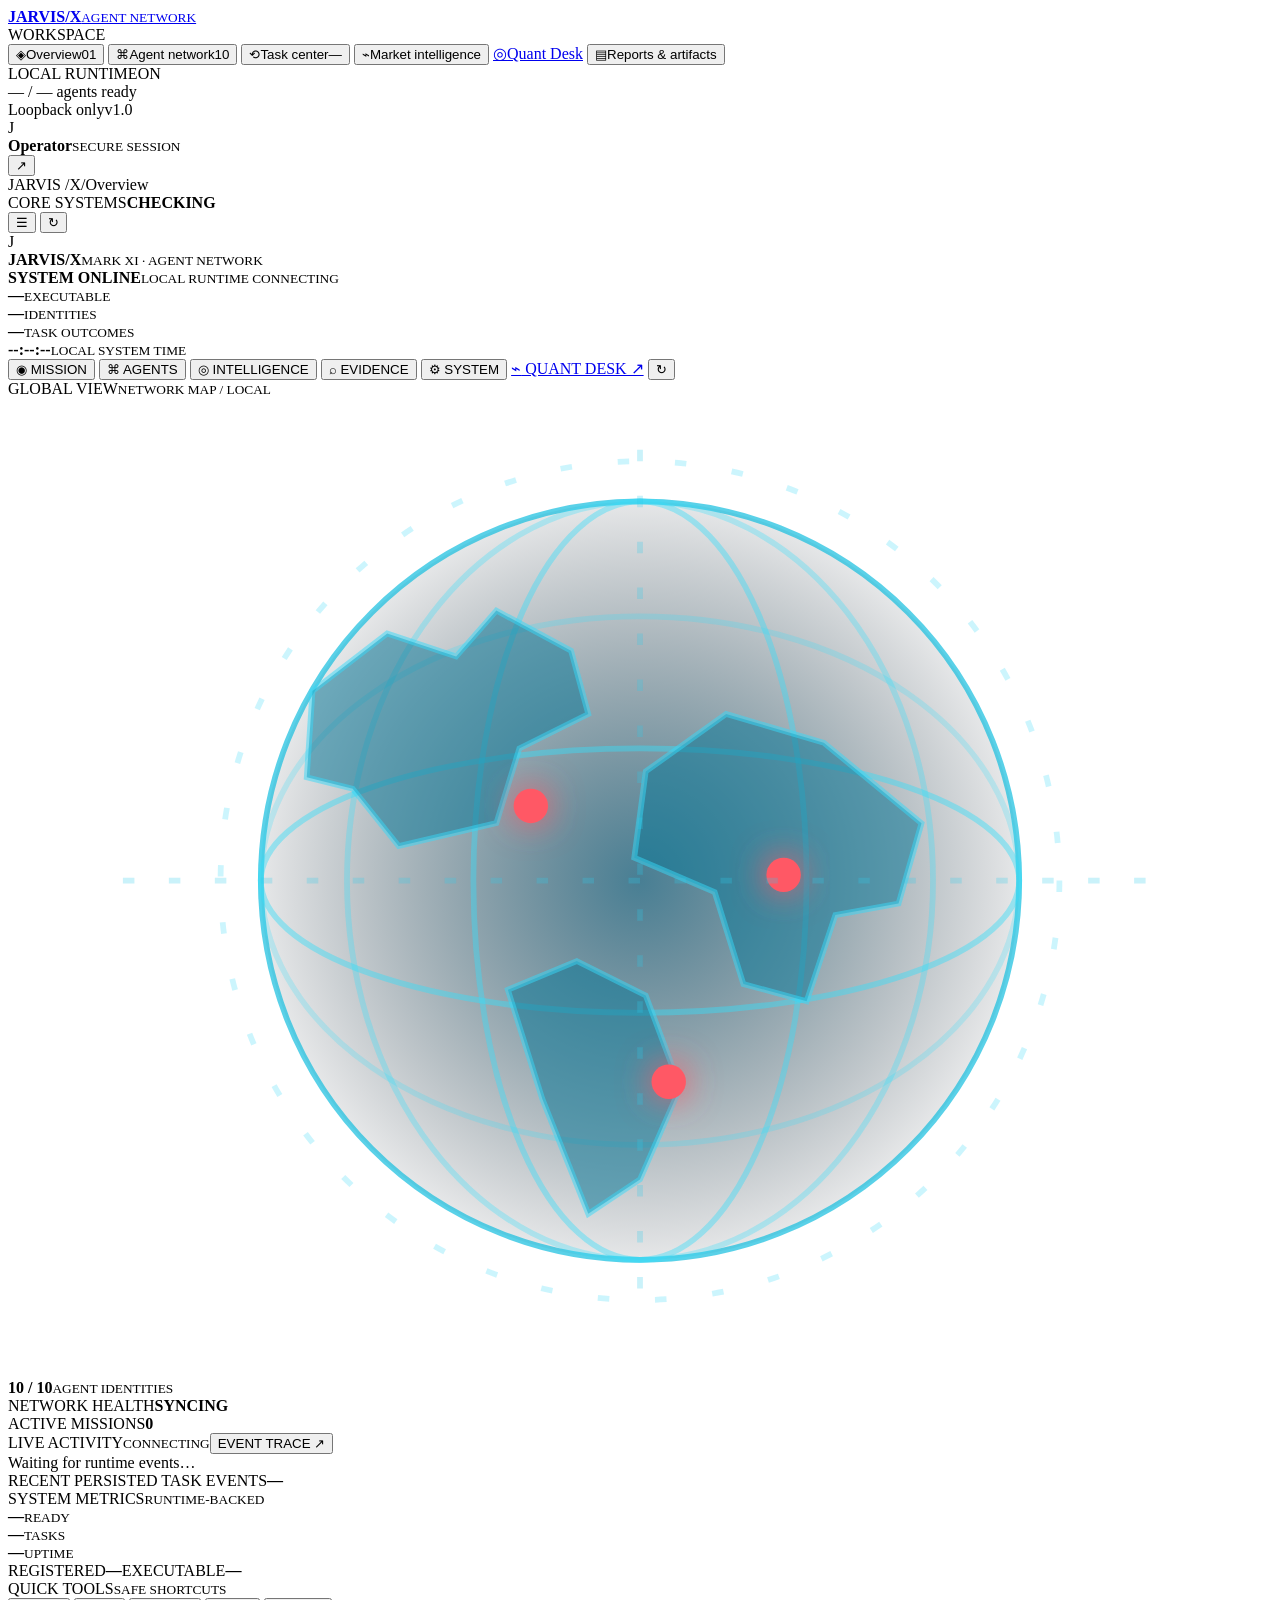
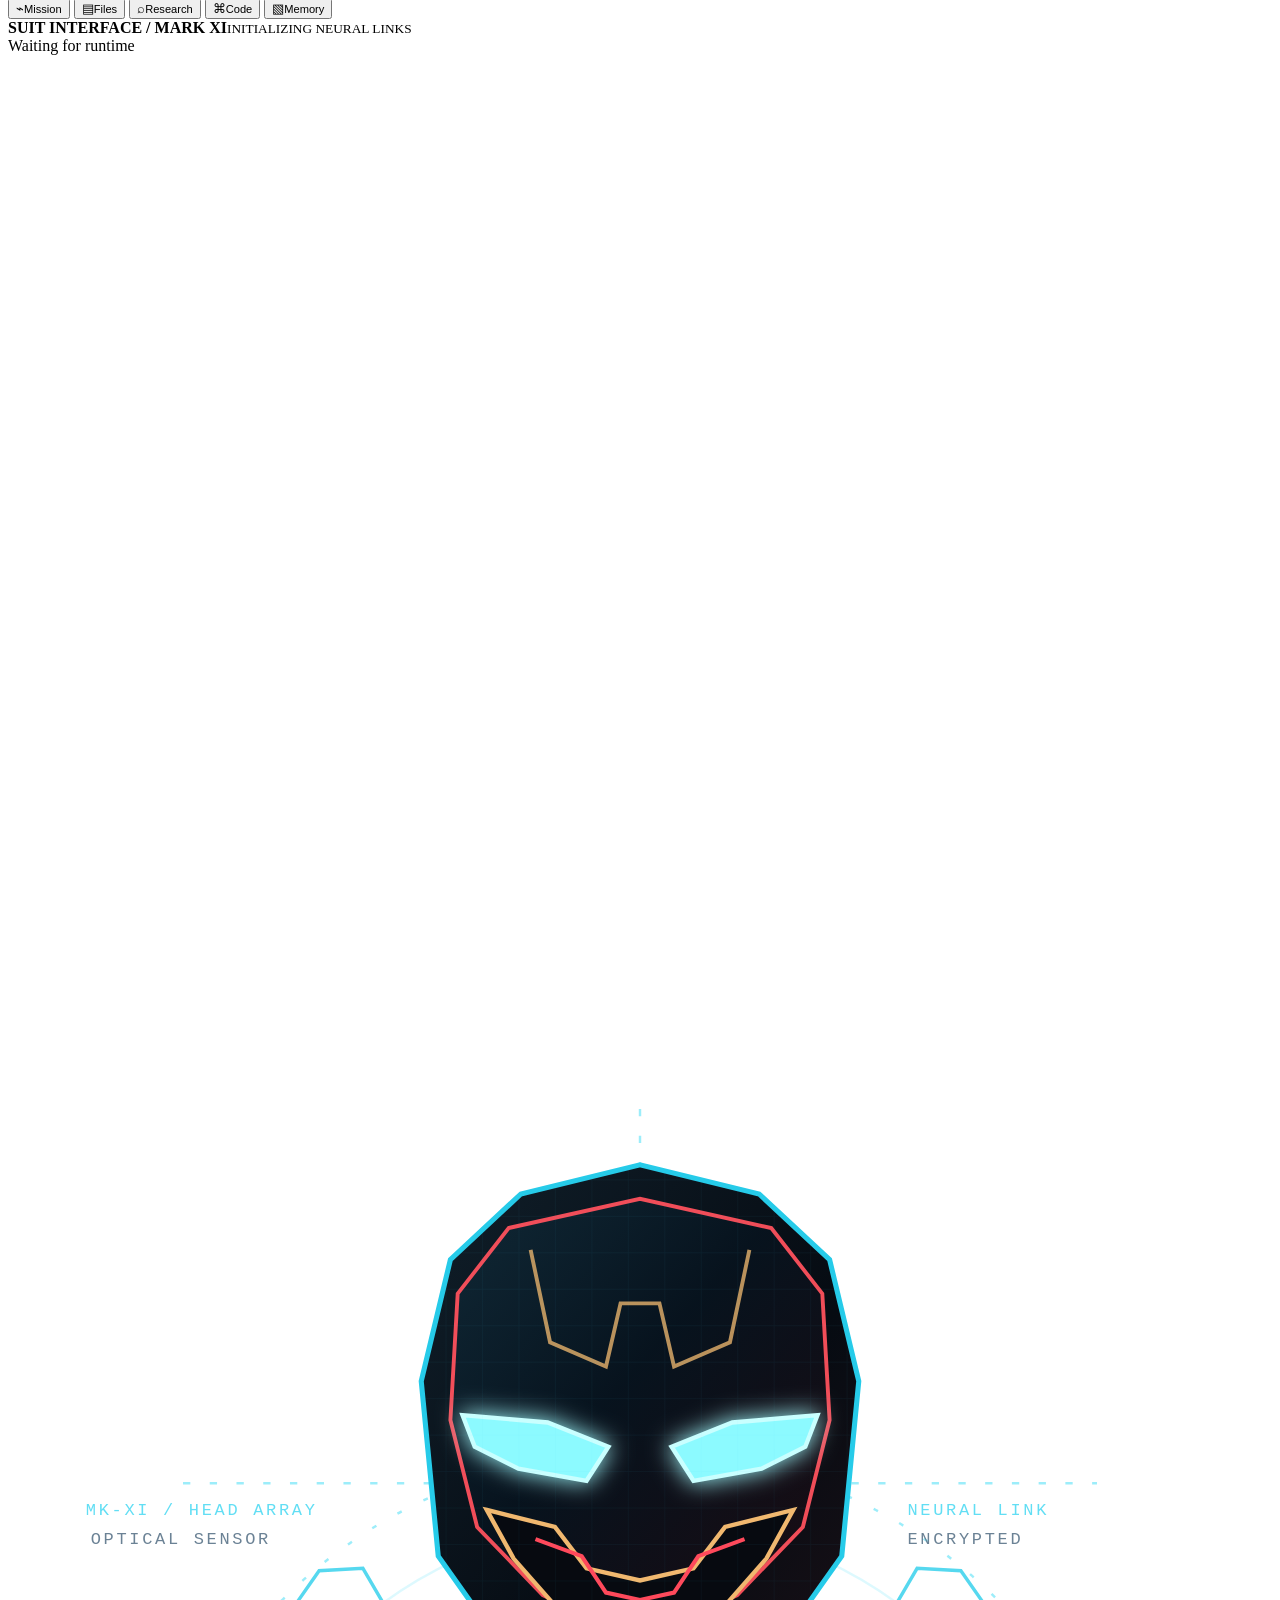
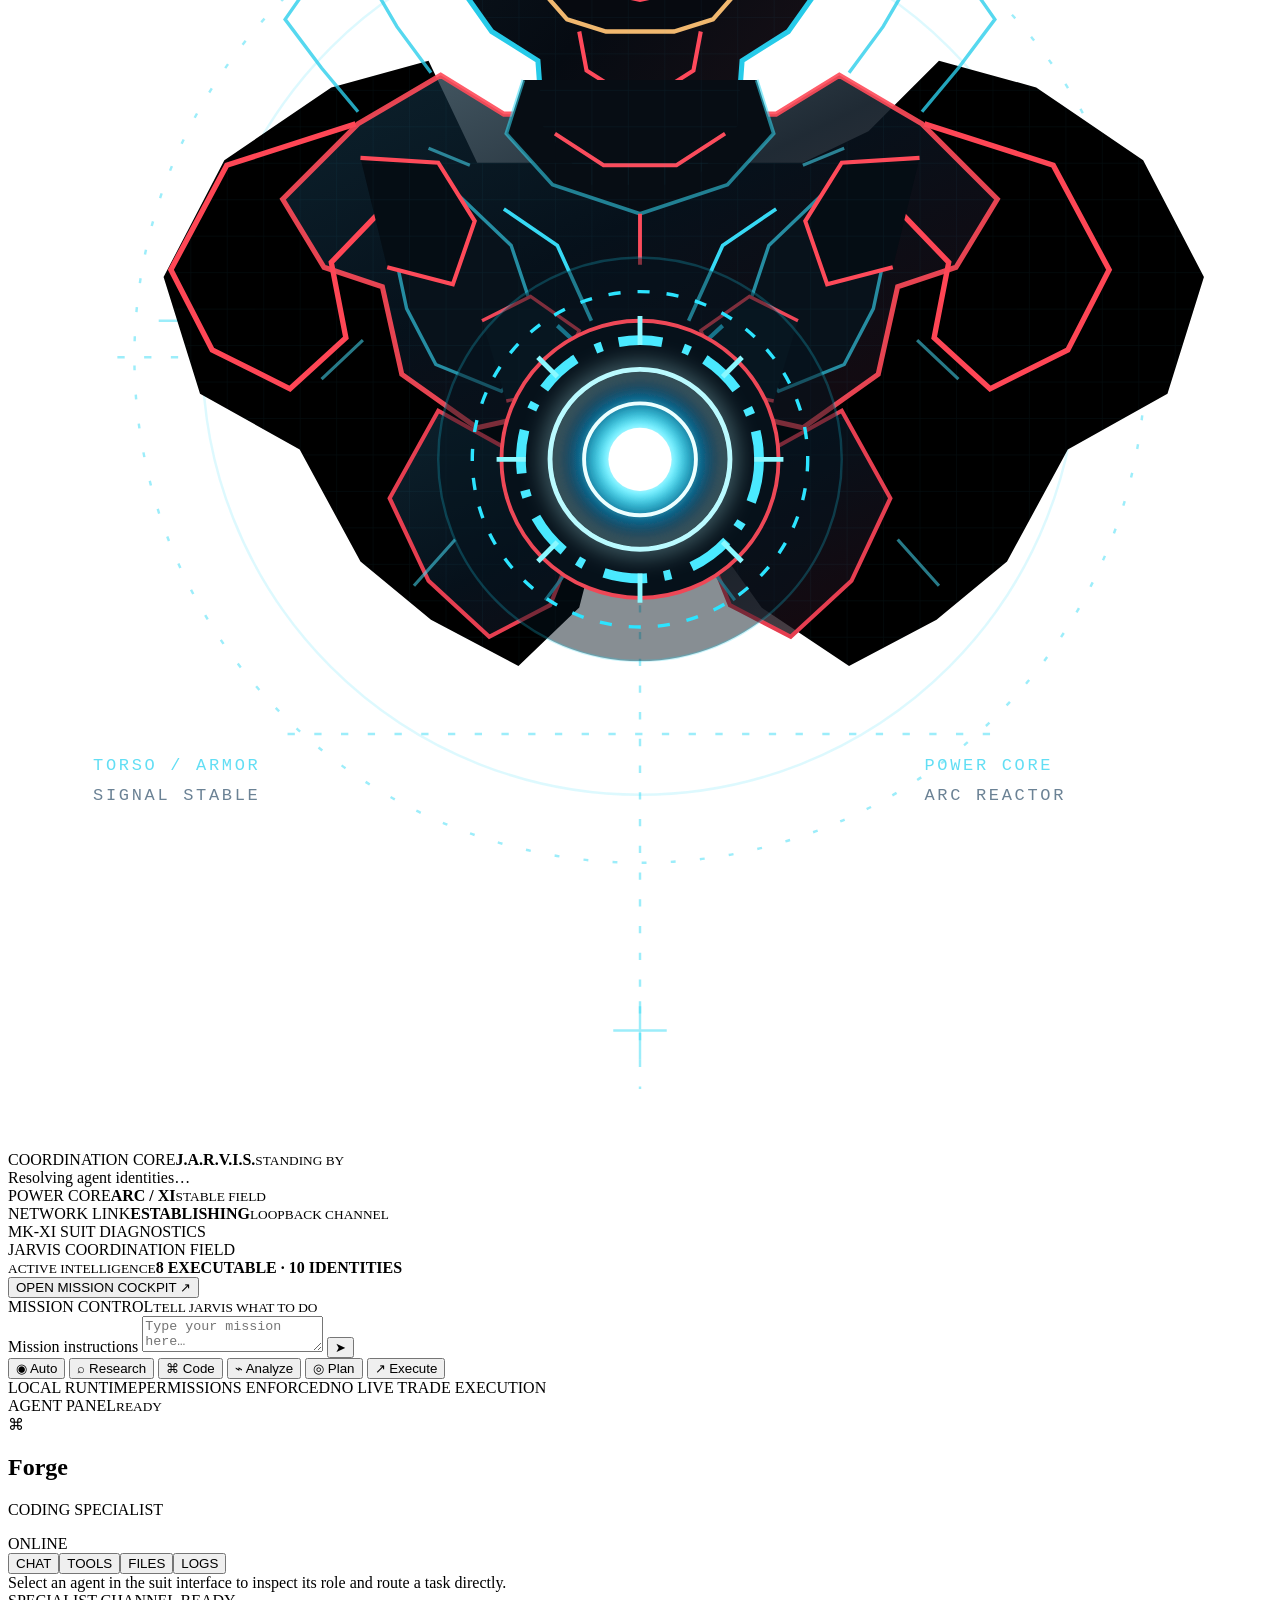
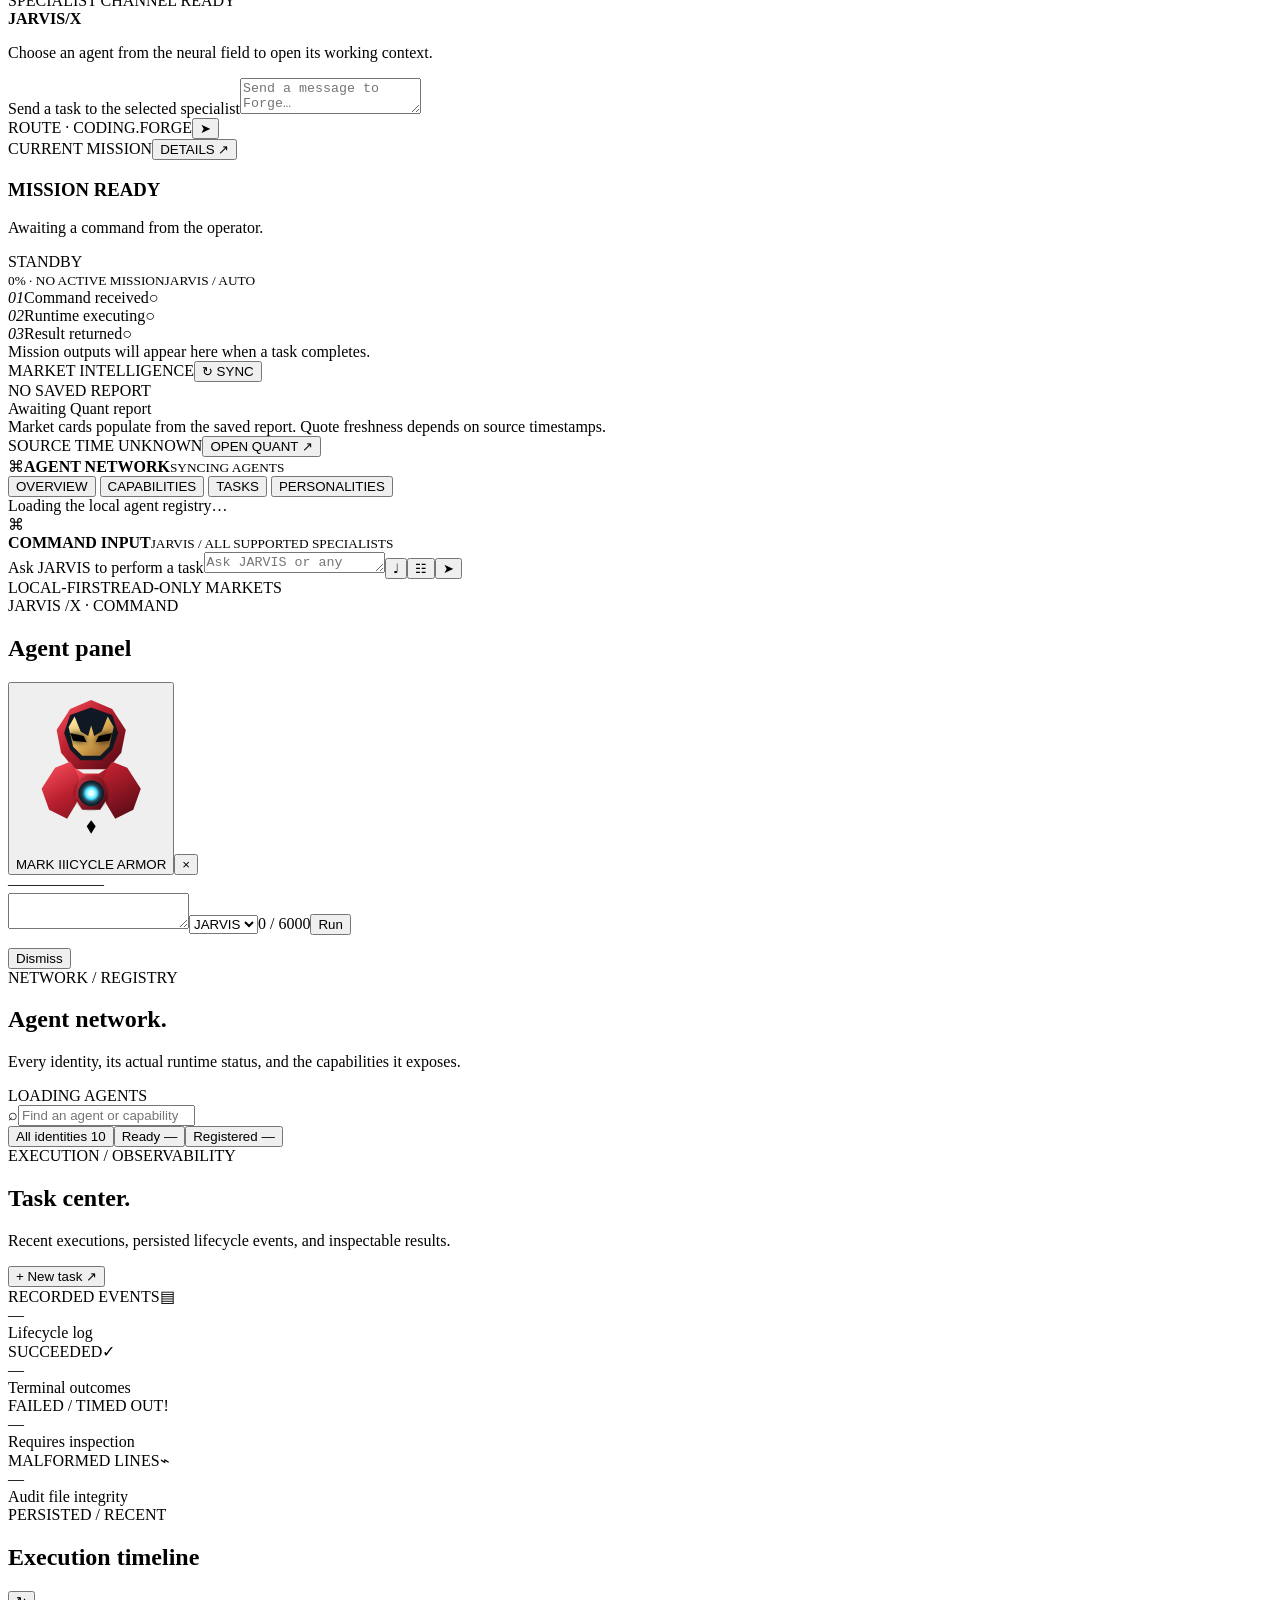
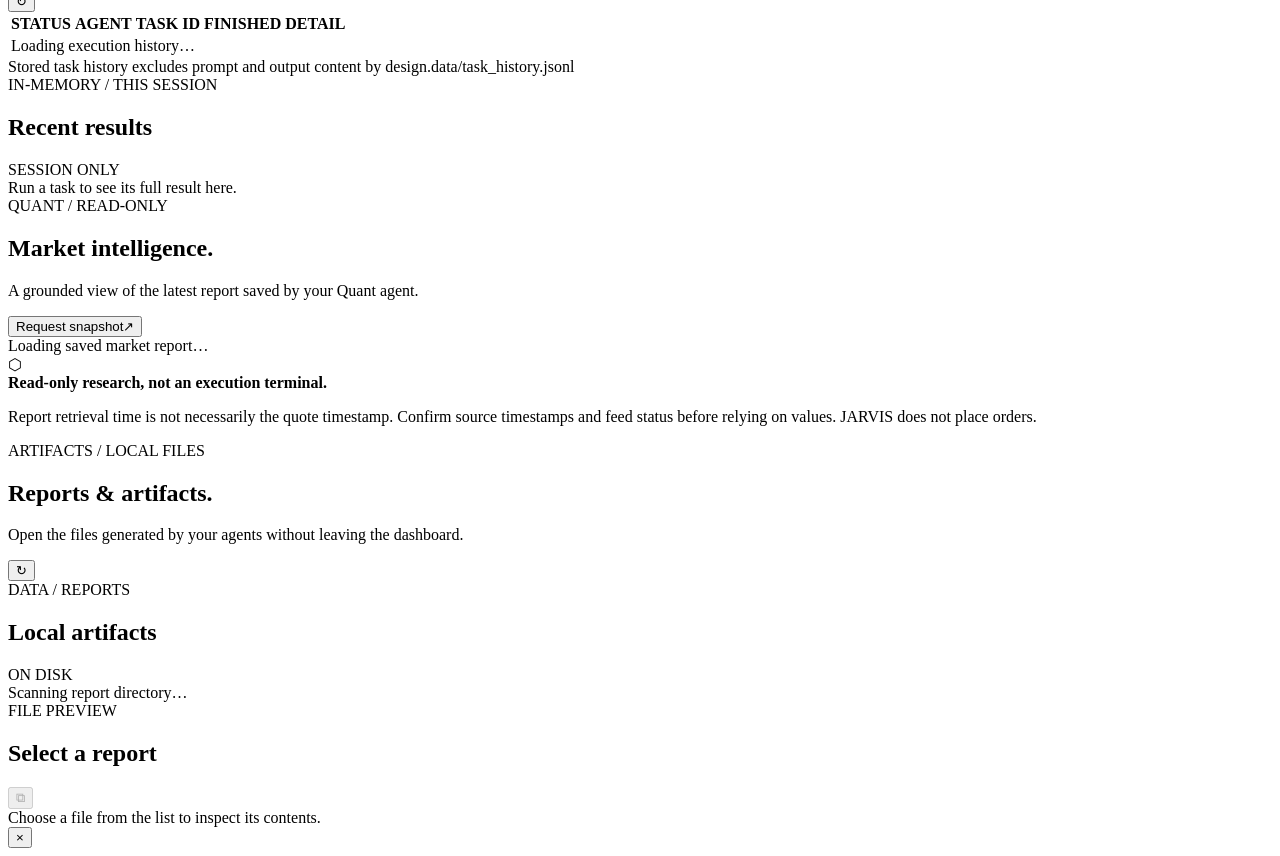
==== commit 0817cca6: "Integrate Athena Evidence Lab into Mission Control" ====
--- a/dashboard/index.html
+++ b/dashboard/index.html
@@ -8,7 +8,8 @@
   <title>JARVIS/X // Living Intelligence</title>
   <link rel="stylesheet" href="/assets/styles.css">
   <script src="/assets/result-format.js" defer></script>
-  <script src="/assets/app.js" defer></script>
+  <script src="/assets/athena-evidence.js?v=1" defer></script>
+  <script src="/assets/app.js?v=athena-evidence-20261112-1" defer></script>
 </head>
 <body class="hud-active">
   <div id="login-screen" class="login-screen" hidden>
@@ -80,6 +81,7 @@
                 <button type="button" data-hud-panel="mission"><span>◉</span> MISSION</button>
                 <button type="button" data-hud-panel="agents"><span>⌘</span> AGENTS</button>
                 <button type="button" data-hud-panel="intelligence"><span>◎</span> INTELLIGENCE</button>
+                <button type="button" data-hud-panel="athena"><span>⌕</span> EVIDENCE</button>
                 <button type="button" data-hud-panel="settings"><span>⚙</span> SYSTEM</button>
                 <a class="mk-quant-link" href="/quant"><span>⌁</span> QUANT DESK ↗</a>
                 <button type="button" class="mk-refresh" data-hud-refresh aria-label="Refresh runtime" title="Refresh runtime">↻</button>
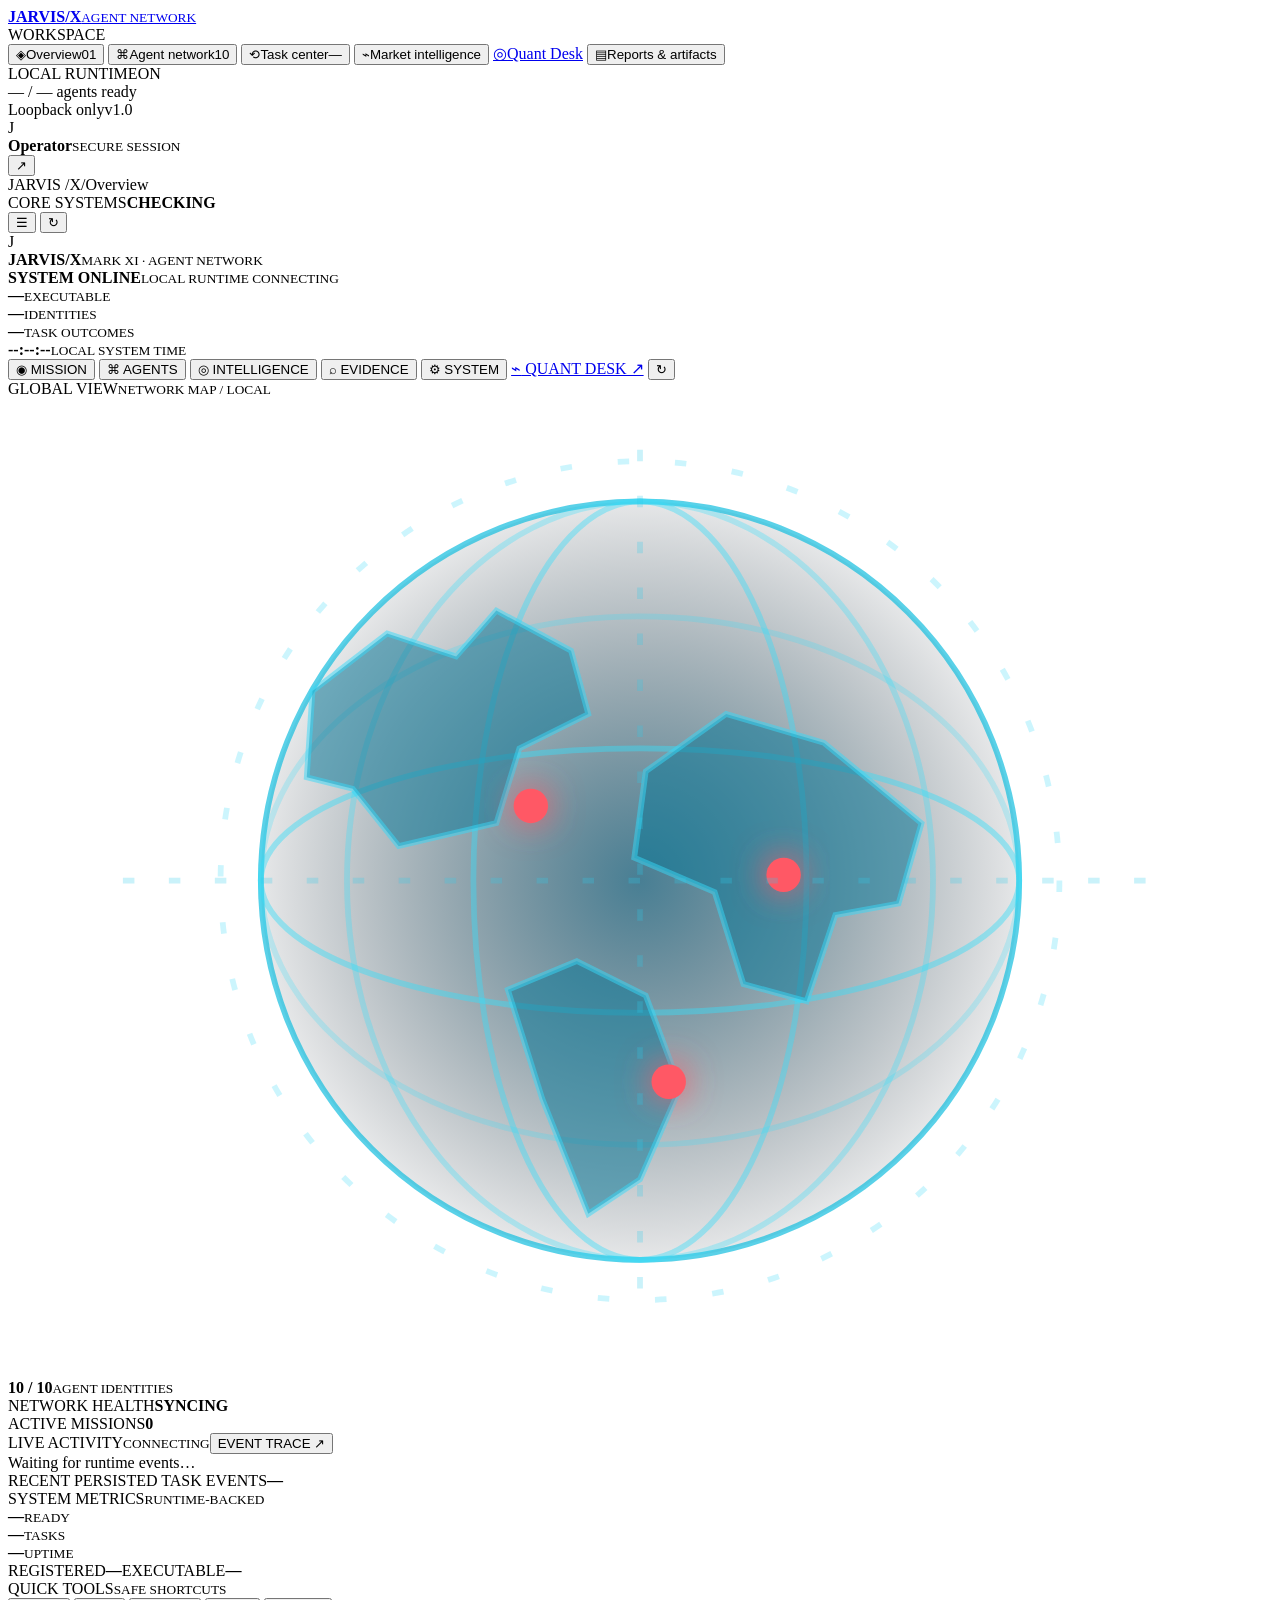
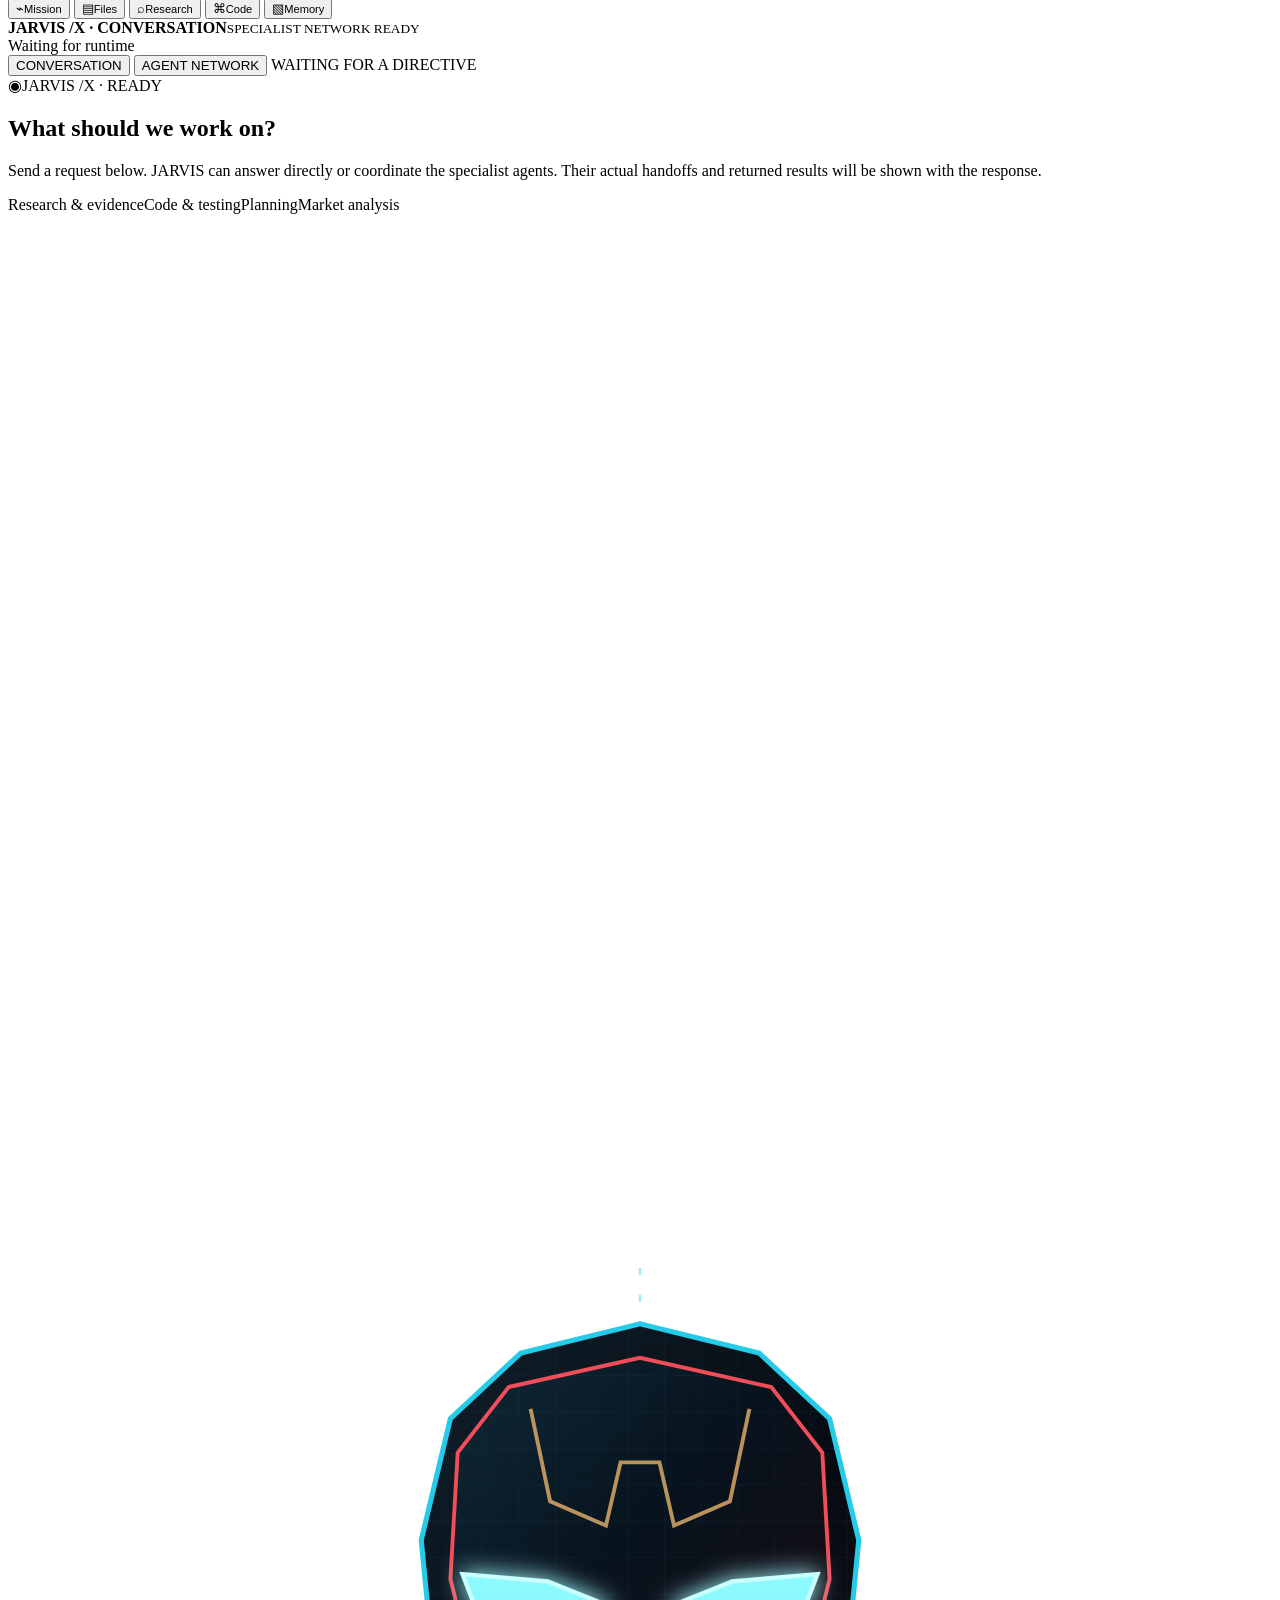
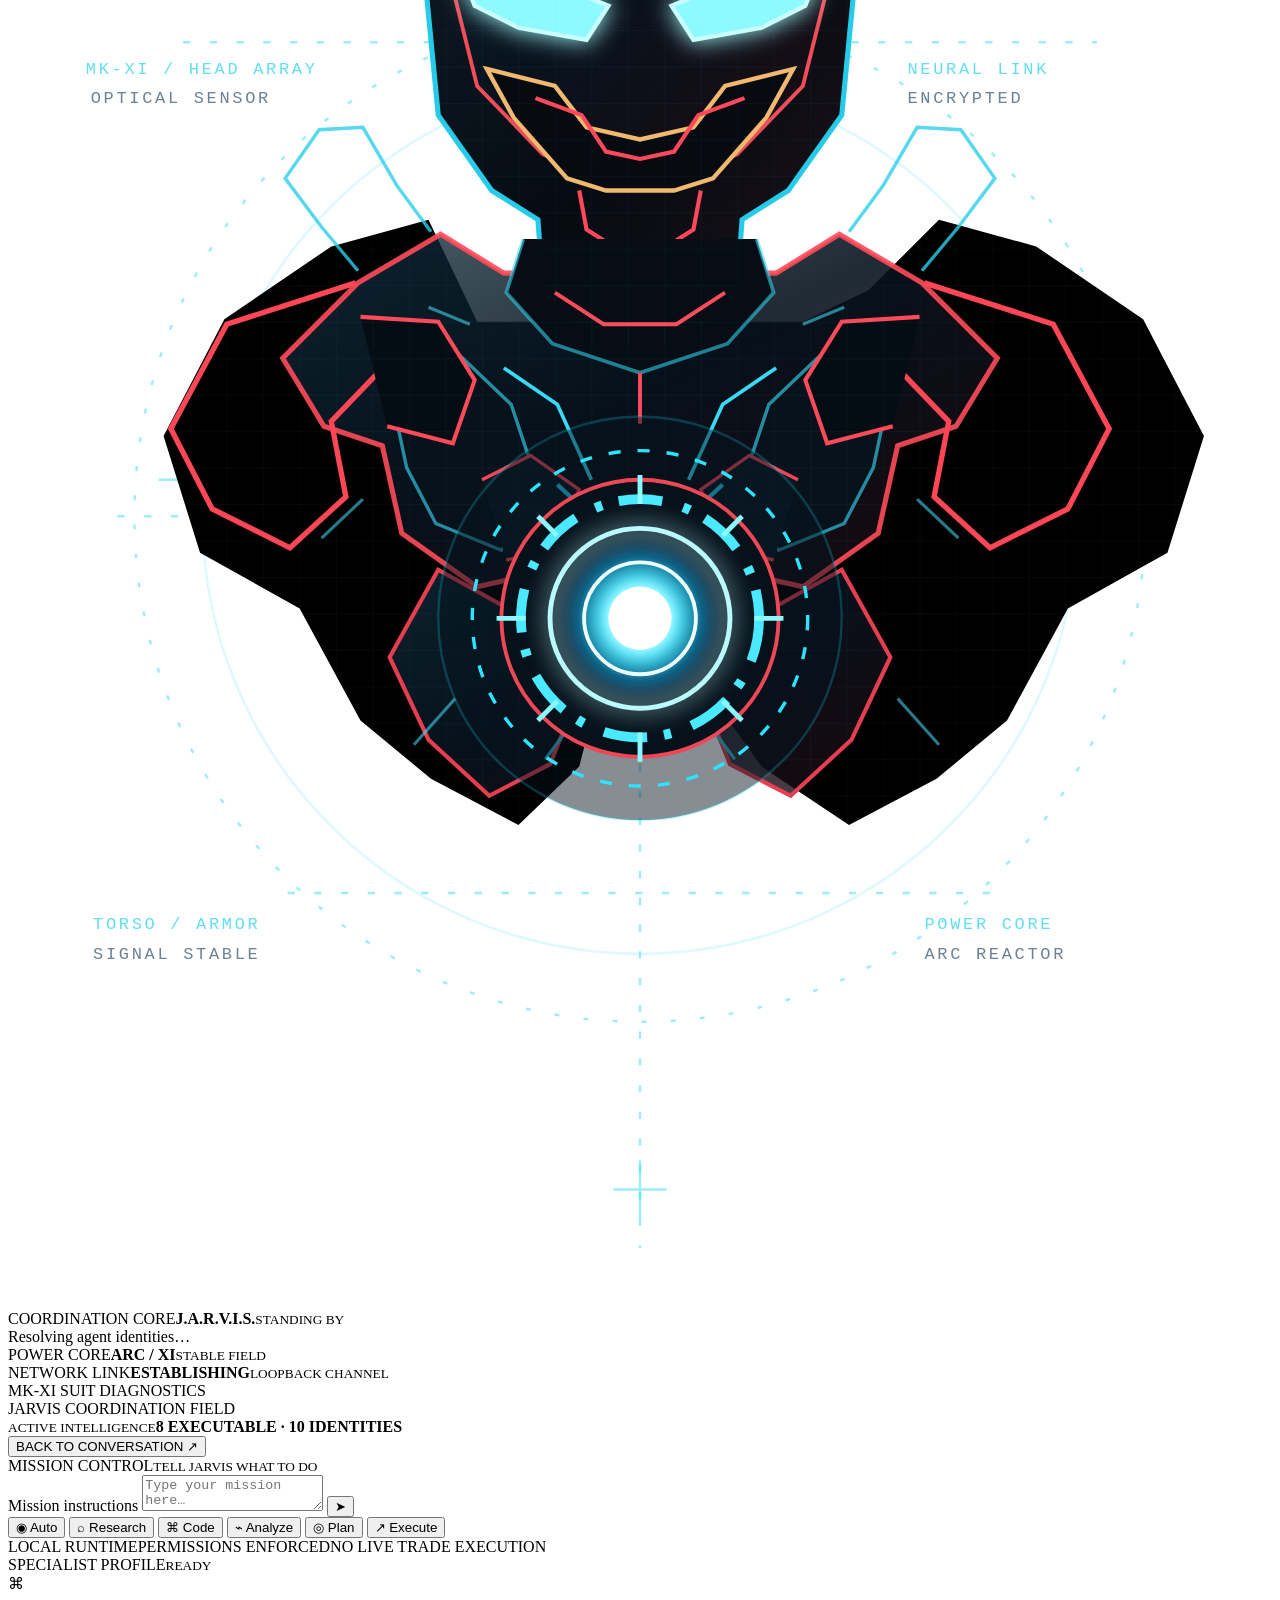
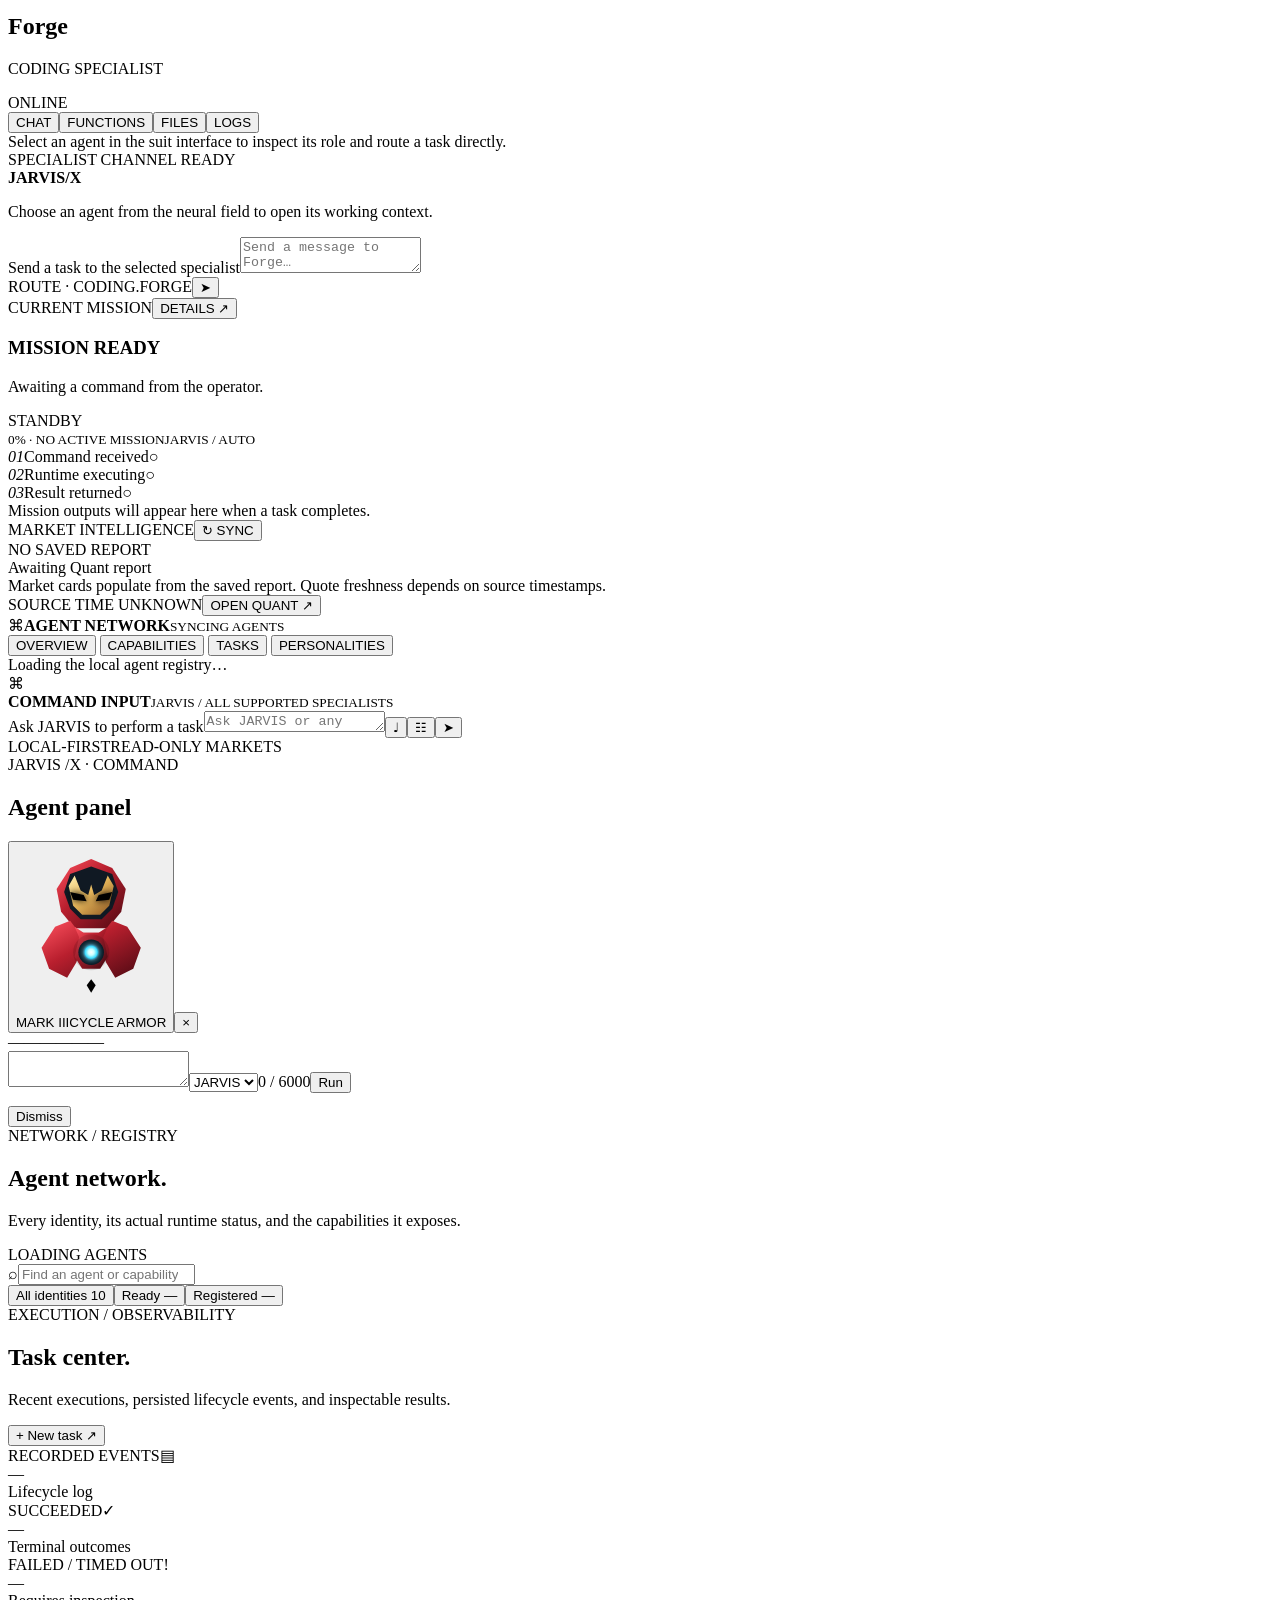
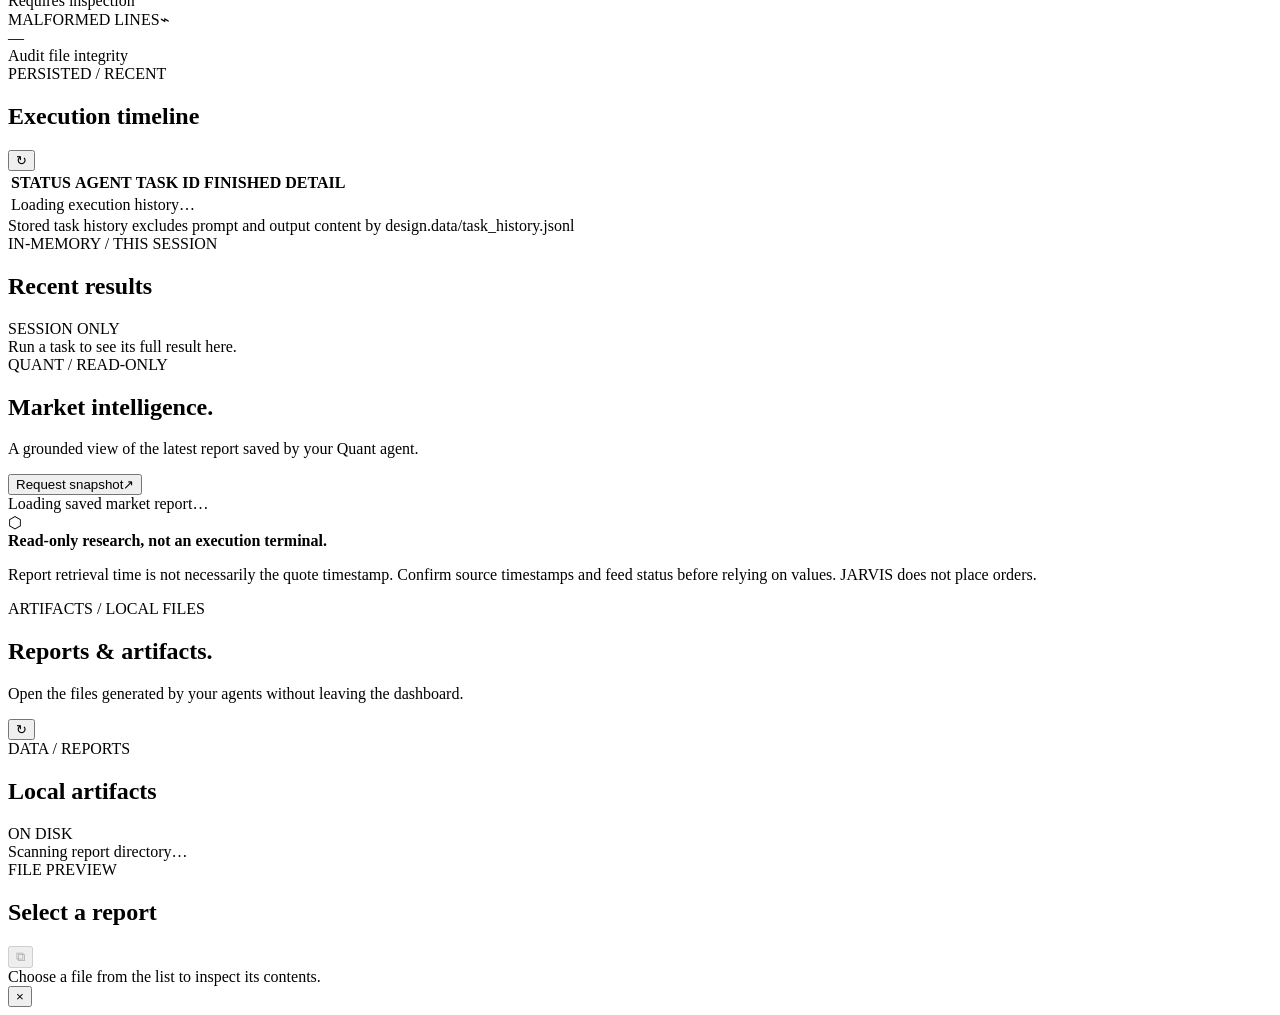
==== commit 90206eef: "Make the main HUD a conversation-first agent workspace" ====
--- a/dashboard/index.html
+++ b/dashboard/index.html
@@ -9,7 +9,8 @@
   <link rel="stylesheet" href="/assets/styles.css">
   <script src="/assets/result-format.js" defer></script>
   <script src="/assets/athena-evidence.js?v=1" defer></script>
-  <script src="/assets/app.js?v=athena-evidence-20261112-1" defer></script>
+  <script src="/assets/conversation-ui.js?v=coordination-workspace-1" defer></script>
+  <script src="/assets/app.js?v=coordination-workspace-1" defer></script>
 </head>
 <body class="hud-active">
   <div id="login-screen" class="login-screen" hidden>
@@ -137,9 +138,19 @@
                 </section>
               </aside>
 
-              <section class="mk-center-stage" aria-label="Living JARVIS suit intelligence core">
-                <div class="mk-stage-topline"><div><span class="mk-bracket"></span><div><strong>SUIT INTERFACE / MARK XI</strong><small id="network-state-label">INITIALIZING NEURAL LINKS</small></div></div><div class="mk-stage-status"><i class="mk-led pulse"></i><span id="network-agent-summary">Waiting for runtime</span></div></div>
-                <div class="mk-stage-scene">
+              <section class="mk-center-stage" aria-label="JARVIS conversation and coordination workspace">
+                <div class="mk-stage-topline"><div><span class="mk-bracket"></span><div><strong>JARVIS /X · CONVERSATION</strong><small id="network-state-label">SPECIALIST NETWORK READY</small></div></div><div class="mk-stage-status"><i class="mk-led pulse"></i><span id="network-agent-summary">Waiting for runtime</span></div></div>
+                <nav class="mk-stage-tabs" aria-label="Main workspace view">
+                  <button type="button" class="active" data-stage-tab="conversation" aria-pressed="true">CONVERSATION</button>
+                  <button type="button" data-stage-tab="network" aria-pressed="false">AGENT NETWORK</button>
+                  <span id="mk-conversation-state">WAITING FOR A DIRECTIVE</span>
+                </nav>
+                <section class="mk-conversation-view" id="mk-conversation-view" aria-label="Conversation with JARVIS and specialist agents">
+                  <div class="mk-conversation-feed" id="mk-conversation-feed" aria-live="polite" aria-relevant="additions text">
+                    <div class="mk-conversation-welcome"><span class="mk-welcome-reactor">◉</span><span class="mk-welcome-kicker">JARVIS /X · READY</span><h2>What should we work on?</h2><p>Send a request below. JARVIS can answer directly or coordinate the specialist agents. Their actual handoffs and returned results will be shown with the response.</p><div class="mk-welcome-hints"><span>Research & evidence</span><span>Code & testing</span><span>Planning</span><span>Market analysis</span></div></div>
+                  </div>
+                </section>
+                <div class="mk-stage-scene mk-network-view is-hidden" id="mk-network-view">
                   <div class="mk-scene-grid" aria-hidden="true"></div><div class="mk-radar-ring radar-one" aria-hidden="true"></div><div class="mk-radar-ring radar-two" aria-hidden="true"></div><div class="mk-radar-ring radar-three" aria-hidden="true"></div><div class="mk-scan-beam" aria-hidden="true"></div>
                   <svg class="mk-connection-svg" viewBox="0 0 1000 800" preserveAspectRatio="none" aria-hidden="true"><defs><linearGradient id="linkGlow"><stop offset="0" stop-color="#11c9f4" stop-opacity=".12"/><stop offset=".5" stop-color="#2feaff" stop-opacity=".7"/><stop offset="1" stop-color="#11c9f4" stop-opacity=".12"/></linearGradient></defs><g class="mk-network-links" id="mk-network-links"></g></svg>
                   <svg class="mk-suit-drawing" viewBox="0 0 520 690" role="img" aria-label="Original animated line-art armored intelligence suit with illuminated eyes and arc reactor">
@@ -183,7 +194,7 @@
                   <div class="mk-edge-readout mk-readout-left"><span>POWER CORE</span><b>ARC / XI</b><small>STABLE FIELD</small></div><div class="mk-edge-readout mk-readout-right"><span>NETWORK LINK</span><b id="hud-network-link">ESTABLISHING</b><small>LOOPBACK CHANNEL</small></div>
                   <div class="mk-scene-corner mk-corner-a">MK-XI <span>SUIT DIAGNOSTICS</span></div><div class="mk-scene-corner mk-corner-b">JARVIS <span>COORDINATION FIELD</span></div>
                 </div>
-                <div class="mk-stage-footer"><div><small>ACTIVE INTELLIGENCE</small><strong id="network-agent-summary-footer">8 EXECUTABLE · 10 IDENTITIES</strong></div><div class="mk-stage-wave" aria-hidden="true"><i></i><i></i><i></i><i></i><i></i><i></i><i></i><i></i><i></i><i></i><i></i><i></i><i></i><i></i><i></i><i></i><i></i><i></i><i></i><i></i><i></i><i></i></div><button type="button" class="mk-mini-link" data-hud-panel="mission">OPEN MISSION COCKPIT ↗</button></div>
+                <div class="mk-stage-footer"><div><small>ACTIVE INTELLIGENCE</small><strong id="network-agent-summary-footer">8 EXECUTABLE · 10 IDENTITIES</strong></div><div class="mk-stage-wave" aria-hidden="true"><i></i><i></i><i></i><i></i><i></i><i></i><i></i><i></i><i></i><i></i><i></i><i></i><i></i><i></i><i></i><i></i><i></i><i></i><i></i><i></i><i></i><i></i></div><button type="button" class="mk-mini-link" data-stage-tab="conversation">BACK TO CONVERSATION ↗</button></div>
               </section>
 
               <aside class="mk-rail mk-right-rail" aria-label="Mission and specialist console">
@@ -205,9 +216,9 @@
                   <div class="mk-command-policy"><span><i class="mk-led"></i> LOCAL RUNTIME</span><span>PERMISSIONS ENFORCED</span><span>NO LIVE TRADE EXECUTION</span></div>
                 </section>
                 <section class="mk-panel mk-focus-panel">
-                  <div class="mk-panel-head"><span>AGENT PANEL</span><span class="mk-panel-head-tools"><i class="mk-led pulse"></i><small id="hud-focus-state-head">READY</small></span></div>
+                  <div class="mk-panel-head"><span>SPECIALIST PROFILE</span><span class="mk-panel-head-tools"><i class="mk-led pulse"></i><small id="hud-focus-state-head">READY</small></span></div>
                   <div class="mk-focus-head"><div class="mk-focus-orb" id="hud-focus-symbol">⌘</div><div><h2 id="hud-focus-name">Forge</h2><p id="hud-focus-role">CODING SPECIALIST</p></div><span class="mk-focus-live" id="hud-focus-status">ONLINE</span></div>
-                  <div class="mk-agent-tabs"><button class="active" type="button" data-focus-tab="chat">CHAT</button><button type="button" data-focus-tab="tools">TOOLS</button><button type="button" data-focus-tab="files" data-open-workspace="reports">FILES</button><button type="button" data-focus-tab="logs" data-hud-panel="mission">LOGS</button></div>
+                  <div class="mk-agent-tabs"><button class="active" type="button" data-focus-tab="chat">CHAT</button><button type="button" data-focus-tab="tools">FUNCTIONS</button><button type="button" data-focus-tab="files" data-open-workspace="reports">FILES</button><button type="button" data-focus-tab="logs" data-hud-panel="mission">LOGS</button></div>
                   <div class="mk-focus-description" id="hud-focus-description">Select an agent in the suit interface to inspect its role and route a task directly.</div>
                   <div class="mk-focus-feed" id="hud-focus-feed"><div class="mk-chat-system"><i class="mk-led"></i> SPECIALIST CHANNEL READY</div><div class="mk-chat-bubble agent-bubble"><strong>JARVIS/X</strong><p>Choose an agent from the neural field to open its working context.</p></div></div>
                   <form id="hud-direct-form" class="mk-direct-composer" autocomplete="off"><label class="sr-only" for="hud-direct-prompt">Send a task to the selected specialist</label><textarea id="hud-direct-prompt" maxlength="6000" rows="2" placeholder="Send a message to Forge…" spellcheck="false"></textarea><div class="mk-direct-actions"><span id="hud-direct-route">ROUTE · CODING.FORGE</span><button type="submit" id="hud-direct-send" aria-label="Send task to selected agent">➤</button></div></form>
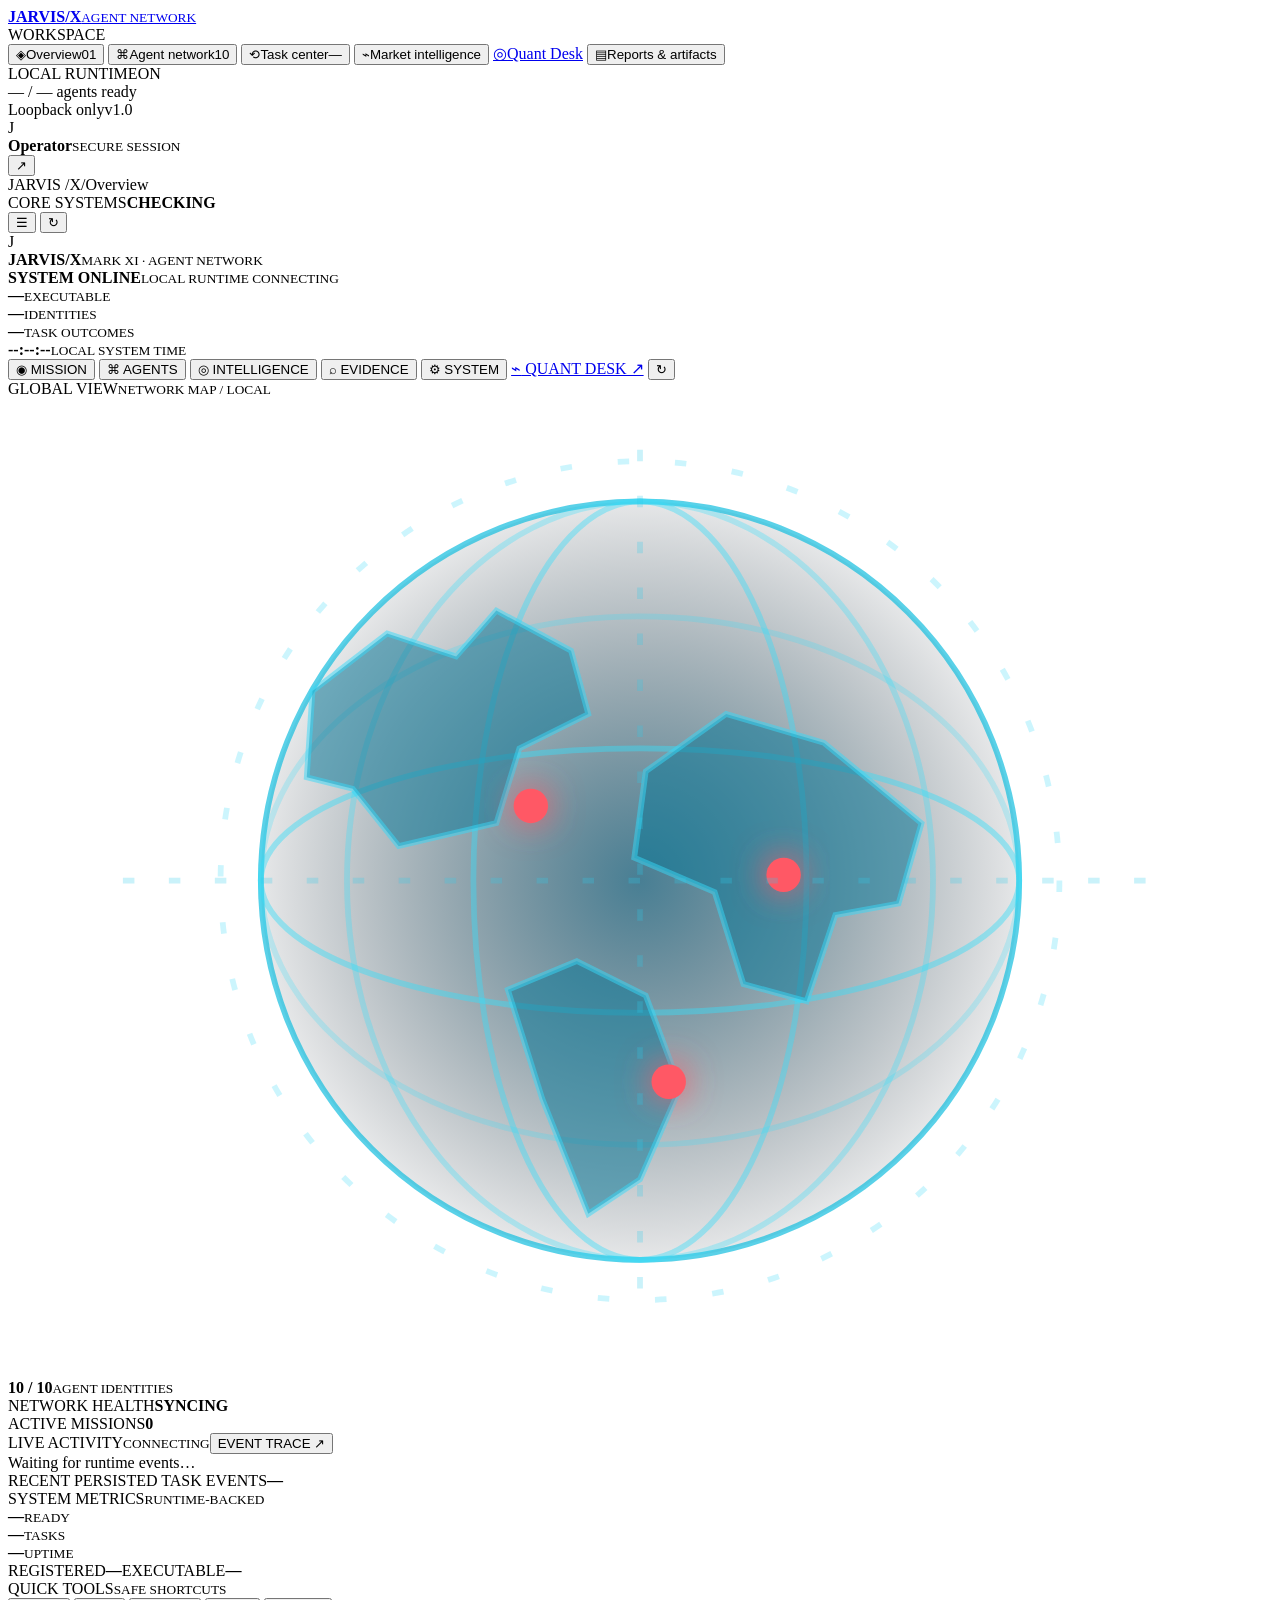
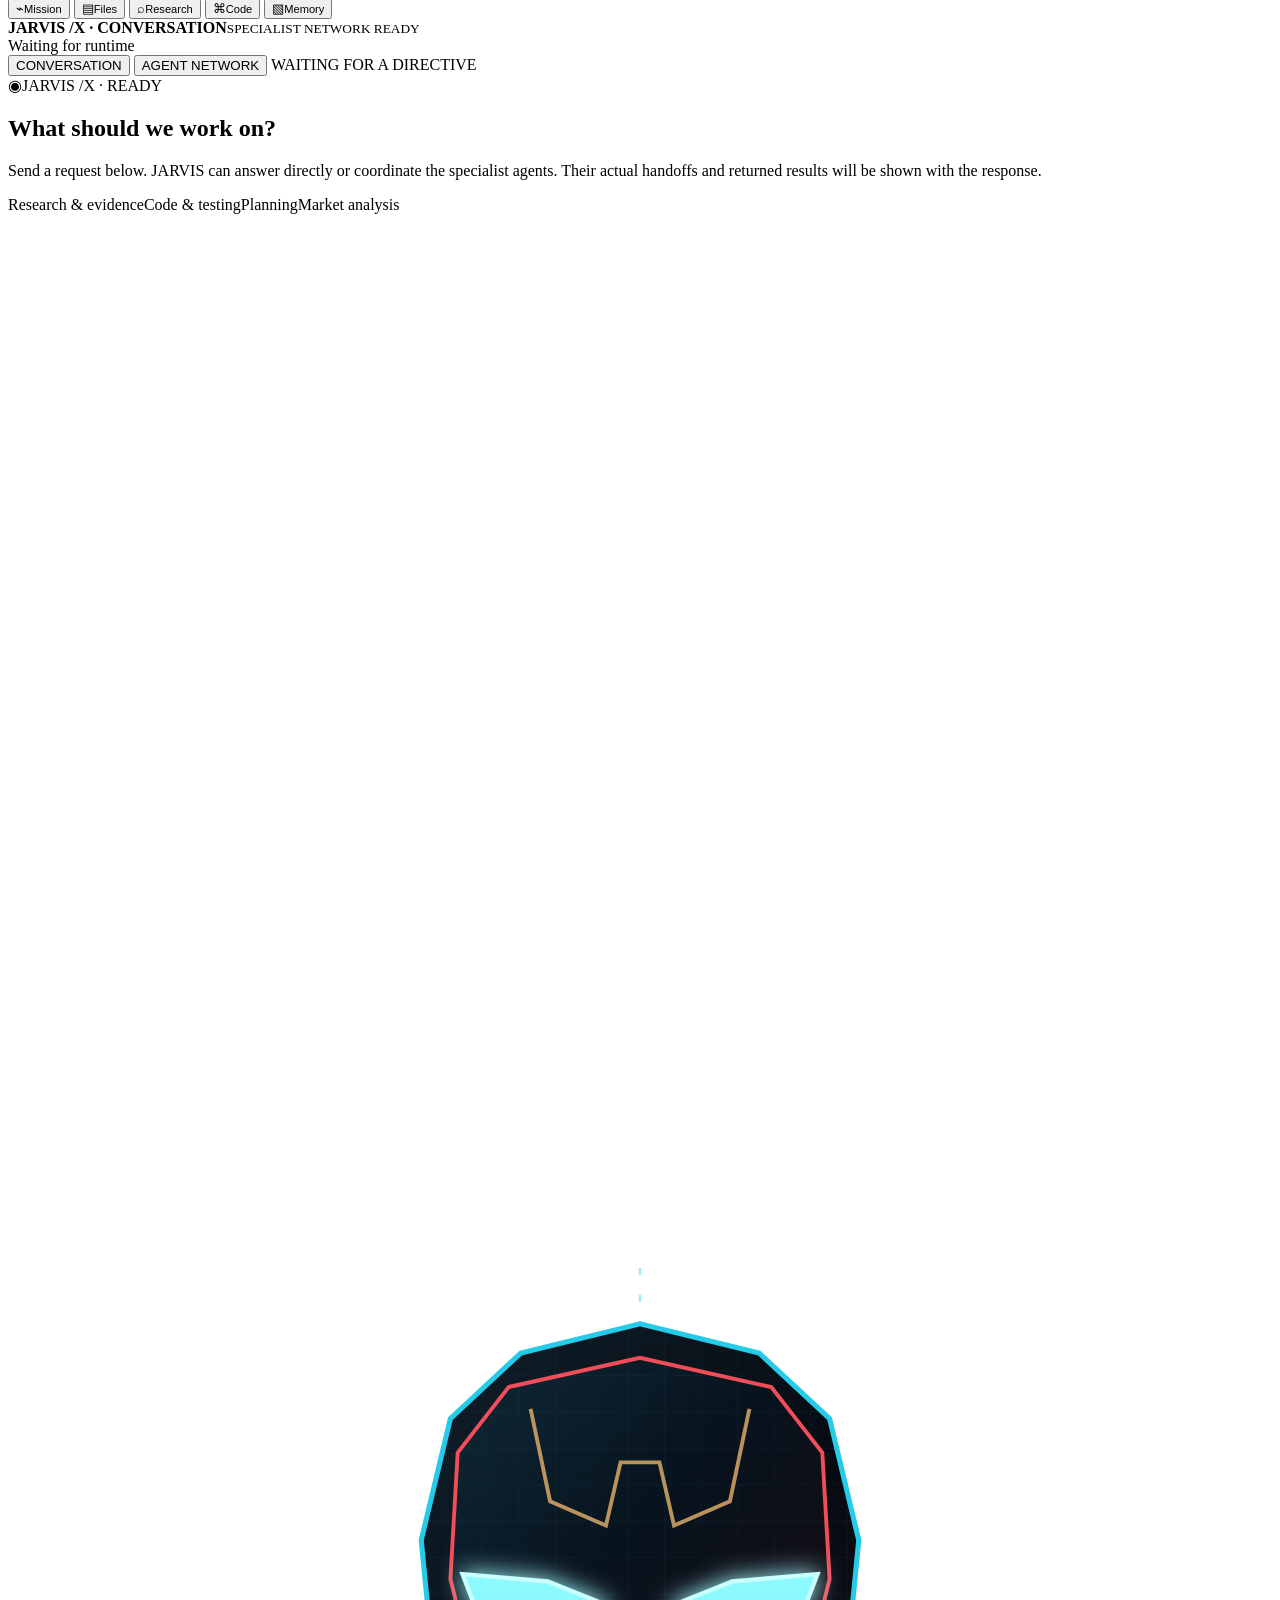
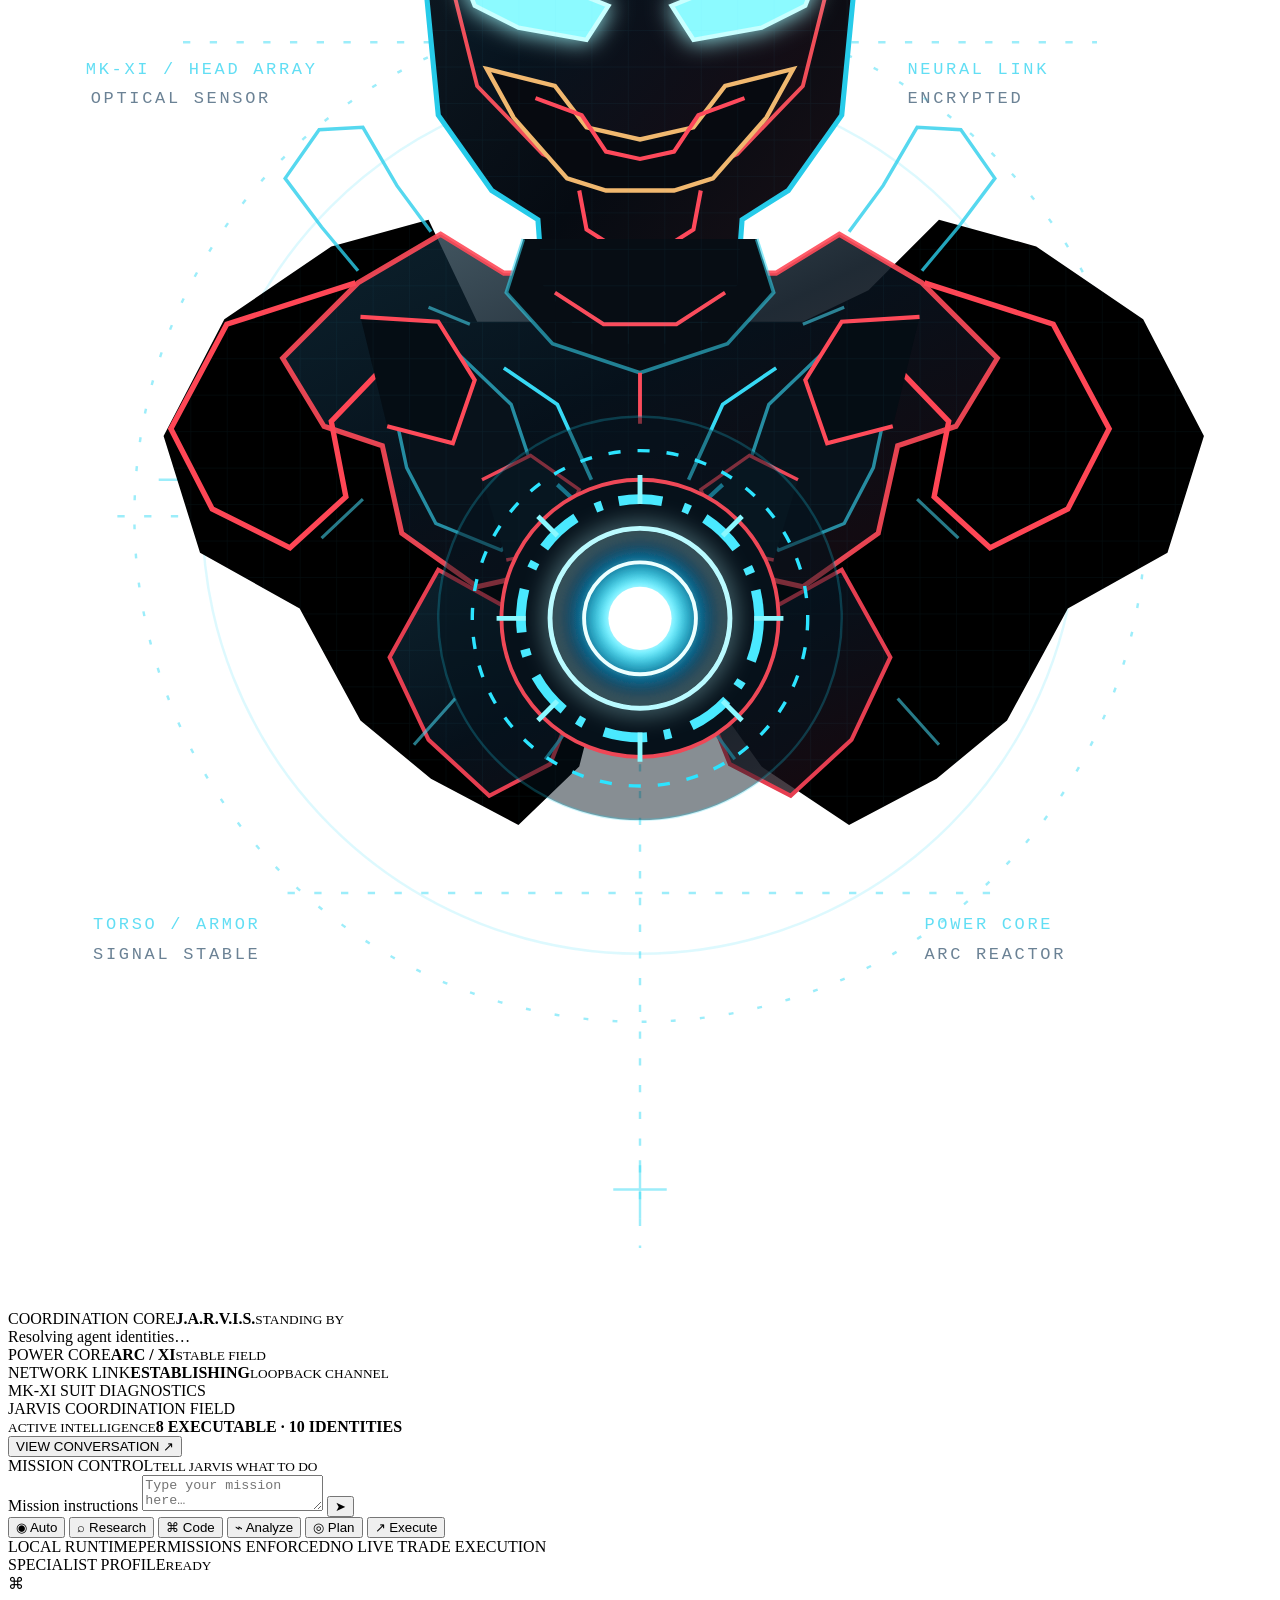
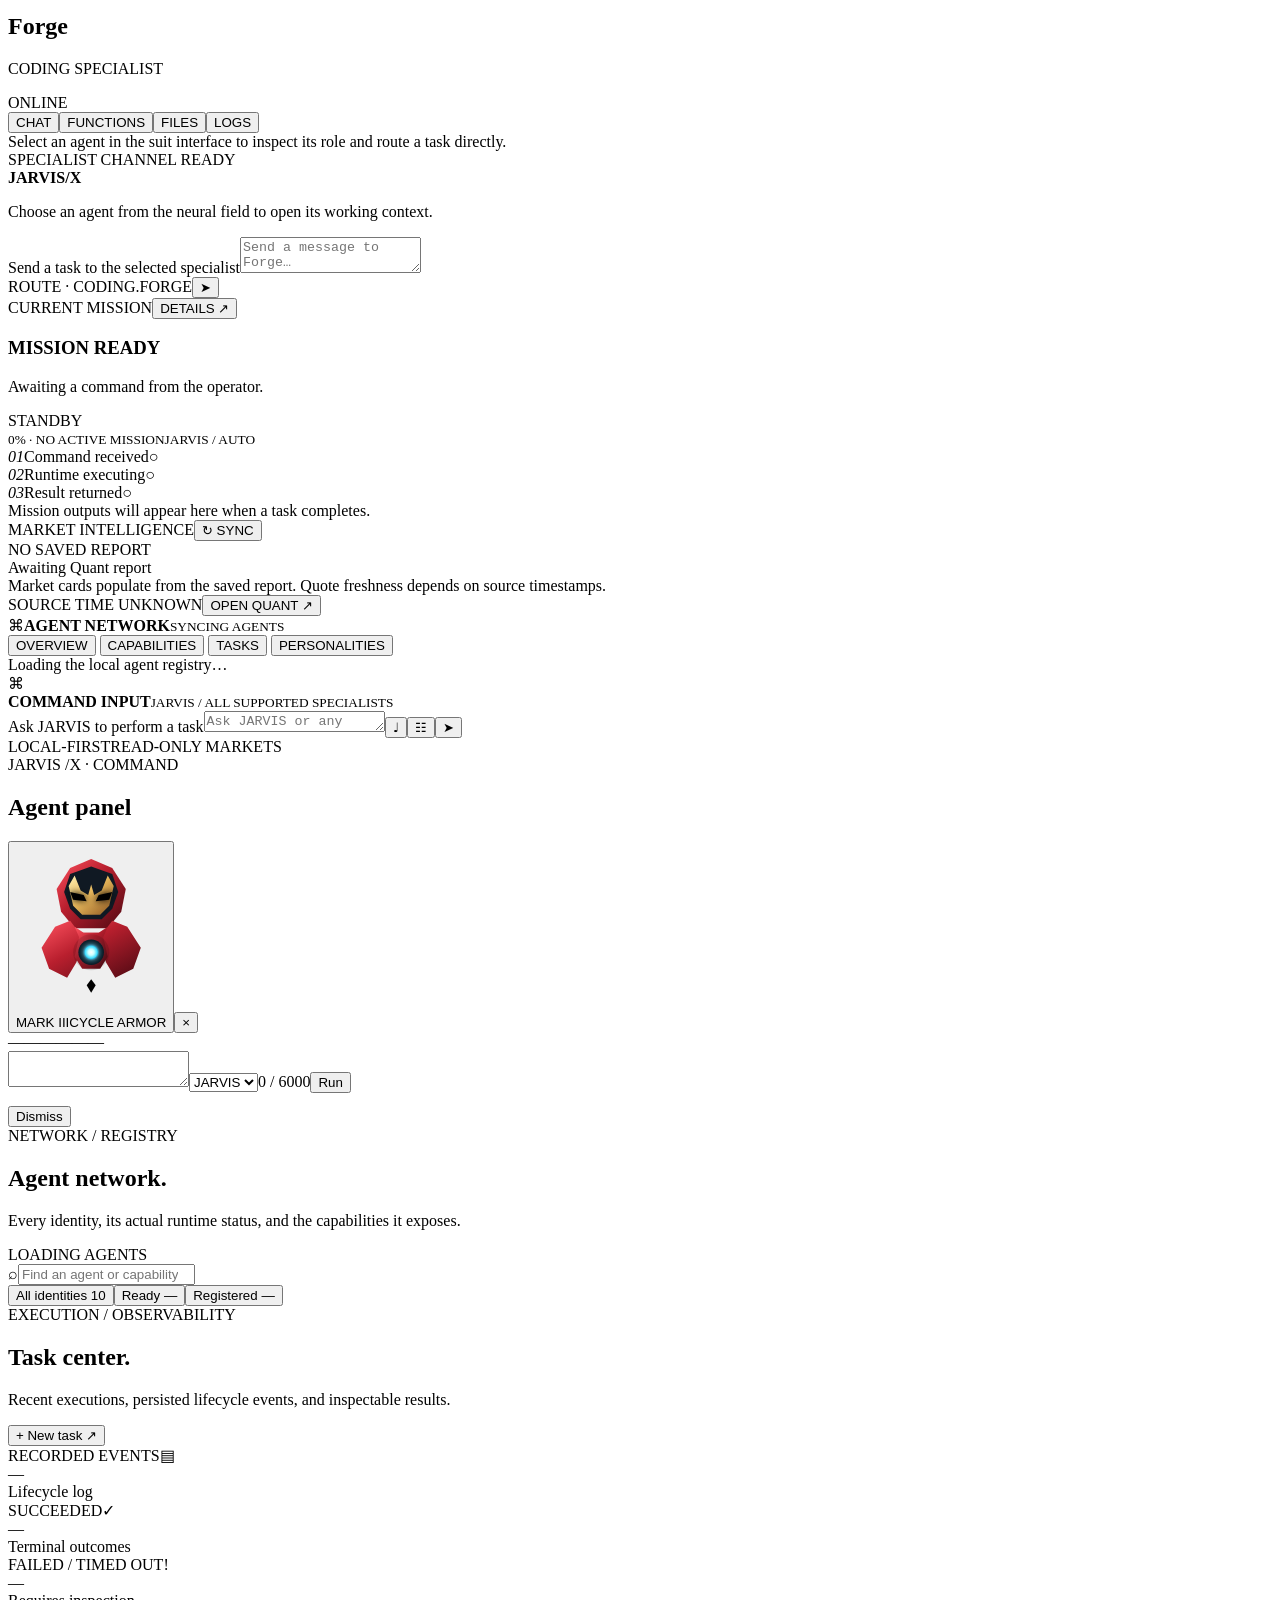
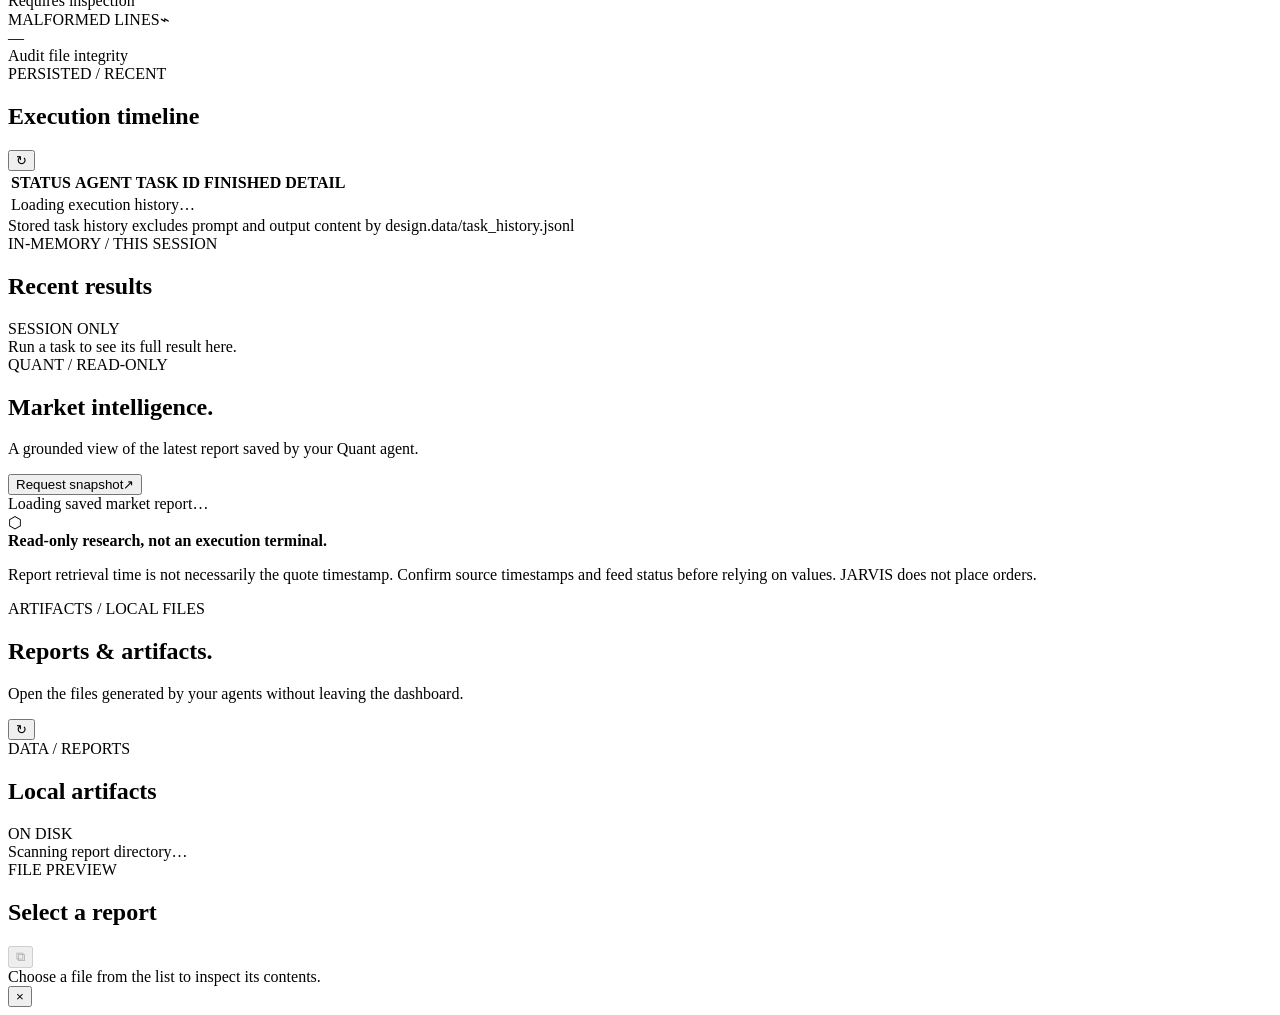
==== commit 78fa92f2: "Clarify return navigation from network map to conversation" ====
--- a/dashboard/index.html
+++ b/dashboard/index.html
@@ -194,7 +194,7 @@
                   <div class="mk-edge-readout mk-readout-left"><span>POWER CORE</span><b>ARC / XI</b><small>STABLE FIELD</small></div><div class="mk-edge-readout mk-readout-right"><span>NETWORK LINK</span><b id="hud-network-link">ESTABLISHING</b><small>LOOPBACK CHANNEL</small></div>
                   <div class="mk-scene-corner mk-corner-a">MK-XI <span>SUIT DIAGNOSTICS</span></div><div class="mk-scene-corner mk-corner-b">JARVIS <span>COORDINATION FIELD</span></div>
                 </div>
-                <div class="mk-stage-footer"><div><small>ACTIVE INTELLIGENCE</small><strong id="network-agent-summary-footer">8 EXECUTABLE · 10 IDENTITIES</strong></div><div class="mk-stage-wave" aria-hidden="true"><i></i><i></i><i></i><i></i><i></i><i></i><i></i><i></i><i></i><i></i><i></i><i></i><i></i><i></i><i></i><i></i><i></i><i></i><i></i><i></i><i></i><i></i></div><button type="button" class="mk-mini-link" data-stage-tab="conversation">BACK TO CONVERSATION ↗</button></div>
+                <div class="mk-stage-footer"><div><small>ACTIVE INTELLIGENCE</small><strong id="network-agent-summary-footer">8 EXECUTABLE · 10 IDENTITIES</strong></div><div class="mk-stage-wave" aria-hidden="true"><i></i><i></i><i></i><i></i><i></i><i></i><i></i><i></i><i></i><i></i><i></i><i></i><i></i><i></i><i></i><i></i><i></i><i></i><i></i><i></i><i></i><i></i></div><button type="button" class="mk-mini-link" data-stage-tab="conversation">VIEW CONVERSATION ↗</button></div>
               </section>
 
               <aside class="mk-rail mk-right-rail" aria-label="Mission and specialist console">
